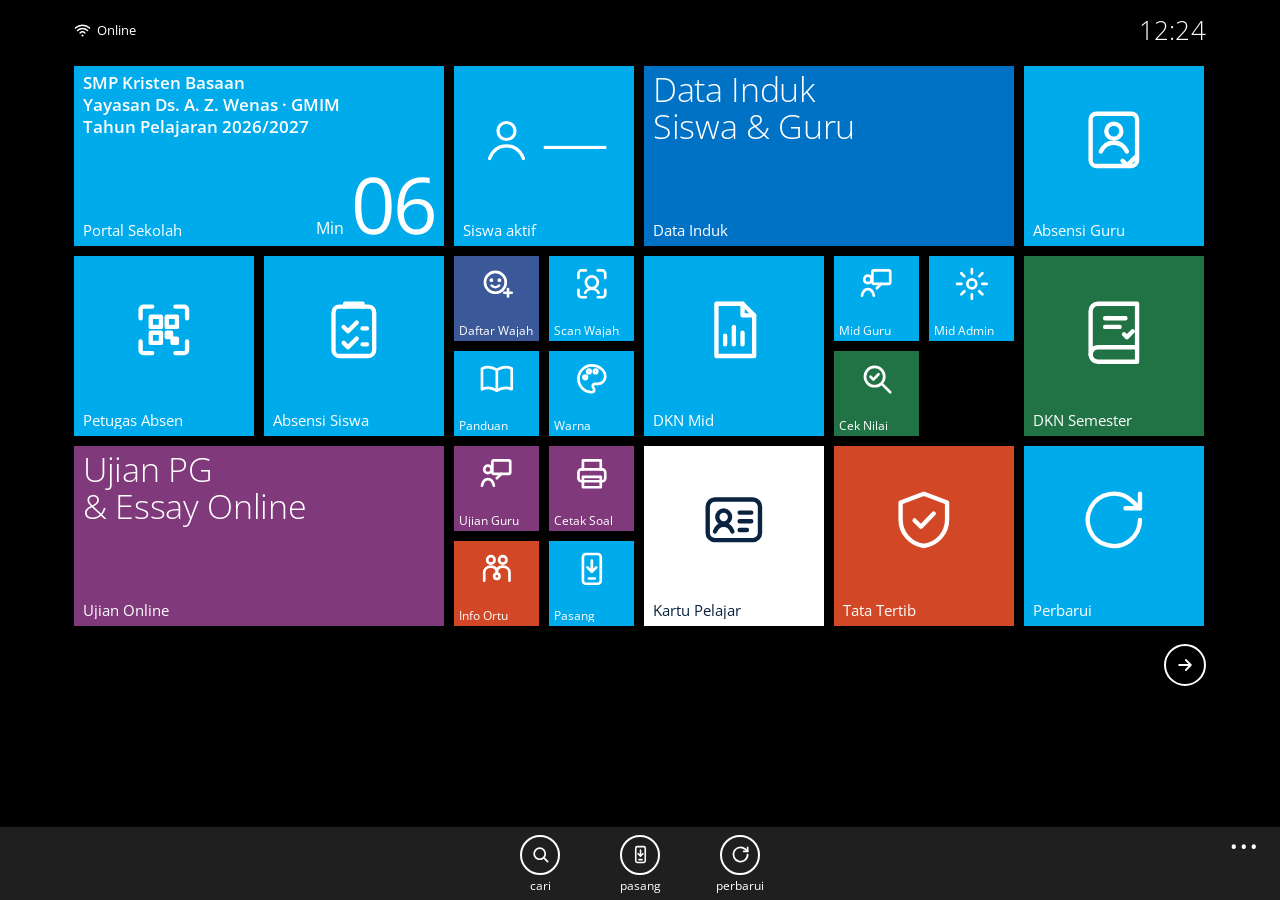
==== index.html @ 6b730ac7 "Add files via upload" ====
<!DOCTYPE html>
<html lang="id">
<head>
<meta charset="UTF-8">
<meta name="viewport" content="width=device-width, initial-scale=1, viewport-fit=cover">
<meta name="theme-color" content="#000000">
<meta name="description" content="Portal aplikasi sekolah SMP Kristen Basaan">
<meta http-equiv="Cache-Control" content="no-cache">
<meta name="apple-mobile-web-app-capable" content="yes">
<meta name="mobile-web-app-capable" content="yes">
<meta name="apple-mobile-web-app-status-bar-style" content="black">
<meta name="apple-mobile-web-app-title" content="Krisba">
<title>Portal SMP Kristen Basaan</title>
<link rel="manifest" href="manifest.webmanifest">
<link rel="icon" href="assets-landing/ikon-192.png">
<link rel="apple-touch-icon" href="assets-landing/ikon-180.png">
<link rel="preconnect" href="https://fonts.googleapis.com">
<link rel="preconnect" href="https://fonts.gstatic.com" crossorigin>
<link href="https://fonts.googleapis.com/css2?family=Open+Sans:wght@300;400;600&display=swap" rel="stylesheet">
<style>
/* =====================================================================
   Gaya "Windows Phone 8": latar hitam, ubin (tile) datar berwarna aksen,
   live tile yang berbalik, animasi turnstile, app bar bulat di bawah.
   ===================================================================== */
:root{--a:#00abec;--bar:#1f1f1f;--sub:#9a9a9a;--u:52px;--g:7px;--p:9px}
*{box-sizing:border-box}
html,body{margin:0;background:#000;color:#fff}
body{font-family:'Segoe WP','Segoe UI','Open Sans',system-ui,-apple-system,Roboto,sans-serif;-webkit-font-smoothing:antialiased;line-height:1.4;overflow-x:hidden}
a{color:inherit;text-decoration:none}
button{font:inherit;color:inherit}
svg{display:block}
.wrap{max-width:1180px;margin:0 auto;padding:0 14px}
@media (min-width:600px){.wrap{padding:0 24px}:root{--g:10px}}

/* ---------- status bar ---------- */
.sb{display:flex;align-items:center;justify-content:space-between;padding-top:calc(env(safe-area-inset-top) + 8px);min-height:52px;font-size:13px}
.sb .on{display:inline-flex;align-items:center;gap:6px;color:#fff}
.sb .on svg{width:17px;height:17px}
.sb .on.off{color:#ff5b5b}
.sb .jam{font-size:26px;font-weight:300;letter-spacing:.01em;font-variant-numeric:tabular-nums}

/* ---------- layar ---------- */
#layar{transform-origin:0 50%;padding-bottom:calc(96px + env(safe-area-inset-bottom))}
body.keluar #layar{animation:keluar .24s ease-in forwards}
@keyframes keluar{from{transform:perspective(1400px)}to{opacity:0;transform:perspective(1400px) rotateY(70deg)}}
#semua{display:none}
body.mode-semua #start{display:none}
body.mode-semua #semua{display:block}

/* ---------- grid ubin ---------- */
#ubin{--cols:6;display:grid;grid-template-columns:repeat(var(--cols),var(--u));grid-auto-rows:var(--u);gap:var(--g);grid-auto-flow:row dense;margin-top:14px;perspective:1600px}
@media (min-width:600px){#ubin{--cols:8}}
@media (min-width:1024px){#ubin{--cols:12}}
#ubin>*{animation:masuk .6s cubic-bezier(.1,.9,.2,1) both;animation-delay:var(--d,0ms);transform-origin:0 50%}
@keyframes masuk{from{opacity:0;transform:rotateY(-80deg) translateX(-14px)}to{opacity:1;transform:none}}
.W{grid-column:span 4;grid-row:span 2}
.M,.kl{grid-column:span 2;grid-row:span 2}
.kl{display:grid;grid-template-columns:1fr 1fr;grid-template-rows:1fr 1fr;gap:var(--g)}

.tile{position:relative;display:block;border:0;padding:0;margin:0;background:none;text-align:left;cursor:pointer;perspective:700px;-webkit-tap-highlight-color:transparent;-webkit-user-select:none;user-select:none}
.tile:focus-visible{outline:3px solid #fff;outline-offset:2px}
.tilt{position:absolute;inset:0;transform-style:preserve-3d;transition:transform .14s ease-out}
.flip{position:absolute;inset:0;transform-style:preserve-3d;transition:transform .85s cubic-bezier(.5,0,.2,1)}
.balik .flip{transform:rotateX(-180deg)}
.face{position:absolute;inset:0;overflow:hidden;background:var(--t,var(--a));color:var(--f,#fff);-webkit-backface-visibility:hidden;backface-visibility:hidden}
.face.back{transform:rotateX(180deg)}

.lbl{position:absolute;left:var(--p);right:var(--p);bottom:calc(var(--p)*.75);font-size:clamp(11.5px,calc(var(--u)*.24),15px);line-height:1.2;white-space:nowrap;overflow:hidden;text-overflow:ellipsis}
.ico{position:absolute;inset:0 0 calc(var(--u)*.38) 0;display:flex;align-items:center;justify-content:center;gap:calc(var(--u)*.1)}
.ico svg{width:calc(var(--u)*.82);height:calc(var(--u)*.82)}
.ico.n svg{width:calc(var(--u)*.6);height:calc(var(--u)*.6)}
.ico b{font-weight:300;font-size:calc(var(--u)*.8);line-height:1;letter-spacing:-.03em;font-variant-numeric:tabular-nums}
.ico b.pjg{font-size:calc(var(--u)*.4)}
.S .ico{bottom:calc(var(--u)*.34)}
.S .ico svg{width:calc(var(--u)*.42);height:calc(var(--u)*.42)}
.S .lbl{white-space:normal;font-size:clamp(9px,calc(var(--u)*.17),11.5px);line-height:1.08;left:5px;right:3px;bottom:4px;max-height:2.2em}
.ket{position:absolute;left:var(--p);right:var(--p);top:calc(var(--p)*.8);font-size:clamp(11.5px,calc(var(--u)*.235),15px);line-height:1.3;display:-webkit-box;-webkit-box-orient:vertical;-webkit-line-clamp:4;overflow:hidden}
.W .ket{-webkit-line-clamp:3;font-size:clamp(13px,calc(var(--u)*.28),19px);font-weight:300}
.judul{position:absolute;left:var(--p);right:var(--p);top:calc(var(--p)*.55);font-size:clamp(17px,calc(var(--u)*.44),34px);font-weight:300;line-height:1.1;letter-spacing:-.01em}
.lencana{position:absolute;right:var(--p);top:calc(var(--p)*.7);font-size:11px;font-weight:600;background:#fff;color:#000;padding:1px 6px;display:none}
.ada-baru .lencana{display:block}

/* ubin sekolah (gaya Calendar) */
.sek .teks{position:absolute;left:var(--p);right:var(--p);top:calc(var(--p)*.7);font-size:clamp(11.5px,calc(var(--u)*.25),17px);font-weight:600;line-height:1.28}
.sek .teks span{display:block;white-space:nowrap;overflow:hidden;text-overflow:ellipsis}
.sek .lbl{right:45%}
.tgl{position:absolute;right:var(--p);bottom:calc(var(--p)*.3);display:flex;align-items:baseline;gap:7px}
.tgl span{font-size:clamp(11.5px,calc(var(--u)*.26),16px)}
.tgl b{font-size:calc(var(--u)*.92);font-weight:400;line-height:1;letter-spacing:-.04em}
.logos{position:absolute;inset:0 0 calc(var(--u)*.4) 0;display:flex;align-items:center;justify-content:center;gap:calc(var(--u)*.35)}
.logos i{width:calc(var(--u)*1.15);height:calc(var(--u)*1.15);border-radius:50%;background:#fff;display:grid;place-items:center}
.logos img{width:80%;height:80%;object-fit:contain}

.ke-semua{display:flex;justify-content:flex-end;margin-top:18px}
.bulat{width:42px;height:42px;border:2px solid #fff;border-radius:50%;background:none;display:grid;place-items:center;cursor:pointer;flex:none;padding:0}
.bulat svg{width:20px;height:20px}
.bulat:active{background:#fff;color:#000}

/* ---------- daftar semua aplikasi (gaya app list / pivot) ---------- */
.pv-app{font-size:13px;font-weight:600;letter-spacing:.08em;text-transform:uppercase;margin-top:6px}
.pv-judul{font-size:clamp(42px,12vw,64px);font-weight:300;line-height:1.1;margin:0 0 14px;letter-spacing:-.02em}
.kotak-cari{display:flex;gap:12px;align-items:center;margin-bottom:6px}
.kotak-cari input{flex:1;min-width:0;font:inherit;font-size:17px;color:#000;background:#d6d6d6;border:2px solid #d6d6d6;border-radius:0;padding:7px 10px;outline:none;-webkit-appearance:none;appearance:none}
.kotak-cari input:focus{background:#fff;border-color:var(--a)}
.isi-daftar{columns:1}
@media (min-width:900px){.isi-daftar{columns:2;column-gap:48px}}
.grp{break-inside:avoid;padding-bottom:4px;animation:masuk .5s cubic-bezier(.1,.9,.2,1) both;animation-delay:var(--d,0ms);transform-origin:0 50%}
.huruf{width:50px;height:50px;background:var(--a);font-size:30px;font-weight:300;line-height:1;display:flex;align-items:flex-end;padding:0 0 4px 6px;margin:18px 0 8px;text-transform:lowercase}
.item{display:flex;align-items:center;gap:14px;padding:6px 0;-webkit-tap-highlight-color:transparent}
.item:active{opacity:.6}
.item i{width:50px;height:50px;flex:none;background:var(--t,var(--a));color:var(--f,#fff);display:grid;place-items:center}
.item i svg{width:28px;height:28px}
.item b{display:block;font-size:20px;font-weight:300;line-height:1.2}
.item small{display:block;color:var(--sub);font-size:13px}
.kosong{display:none;color:var(--sub);font-size:17px;font-weight:300;padding:24px 0}

/* ---------- app bar ---------- */
.ab{position:fixed;left:0;right:0;bottom:0;z-index:40;background:var(--bar);padding-bottom:env(safe-area-inset-bottom)}
.ab .baris{position:relative;display:flex;justify-content:center;gap:clamp(18px,7vw,44px);padding:8px 52px 6px}
.ab-btn{display:flex;flex-direction:column;align-items:center;gap:3px;background:none;border:0;padding:0;cursor:pointer;font-size:11.5px;min-width:56px;-webkit-tap-highlight-color:transparent}
.ab-btn i{width:40px;height:40px;border:2px solid #fff;border-radius:50%;display:grid;place-items:center}
.ab-btn svg{width:19px;height:19px}
.ab-btn:active i{background:#fff;color:#000}
.ab-btn.sorot i{background:var(--a);border-color:var(--a)}
.ab-btn.putar svg{animation:putar 1s linear infinite}
.ab-btn:disabled{opacity:.55;cursor:default}
@keyframes putar{to{transform:rotate(360deg)}}
.ab .titik{position:absolute;right:8px;top:2px;background:none;border:0;cursor:pointer;padding:8px 12px;font-size:20px;letter-spacing:2px;line-height:1}
.ab .menu{display:none;padding:2px 0 10px}
.ab.buka .menu{display:block}
.ab .menu button{display:block;width:100%;max-width:1180px;margin:0 auto;text-align:left;background:none;border:0;cursor:pointer;font-size:19px;font-weight:300;padding:9px 24px}
.ab .menu button:active{color:var(--a)}

/* ---------- toast & dialog ---------- */
.toast{position:fixed;left:0;right:0;top:0;z-index:60;background:var(--a);padding:calc(env(safe-area-inset-top) + 10px) 16px 10px;display:flex;gap:10px;align-items:center;font-size:14px;transform:translateY(-105%);transition:transform .32s cubic-bezier(.1,.9,.2,1)}
.toast.tampil{transform:none}
.toast img{width:22px;height:22px}
.toast b{font-weight:600;white-space:nowrap}
.dlg{position:fixed;inset:0;z-index:70;background:rgba(0,0,0,.7);display:none}
.dlg.tampil{display:block}
.dlg .kotak{background:var(--bar);padding:calc(env(safe-area-inset-top) + 22px) 22px 24px;animation:turun .3s cubic-bezier(.1,.9,.2,1)}
.dlg .dalam{max-width:640px;margin:0 auto}
@keyframes turun{from{transform:translateY(-30px);opacity:0}}
.dlg h3{margin:0 0 10px;font-size:24px;font-weight:600;line-height:1.2}
.dlg .isi{font-size:16px;line-height:1.5;color:#e4e4e4}
.dlg .isi ol{padding-left:22px;margin:8px 0}
.dlg .tb{display:flex;gap:12px;margin-top:22px}
.wbtn{flex:1;border:2px solid #fff;background:none;font-size:15px;font-weight:600;padding:9px 12px;cursor:pointer}
.wbtn:active{background:var(--a);border-color:var(--a)}
.sw{display:grid;grid-template-columns:repeat(5,1fr);gap:8px;margin-top:12px}
.sw button{aspect-ratio:1;border:0;cursor:pointer;padding:0}
.sw button.aktif{outline:3px solid #fff;outline-offset:-3px}

@media (prefers-reduced-motion:reduce){*{animation:none!important;transition:none!important}}
</style>
</head>
<body>

<div id="layar">
  <div class="wrap">
    <div class="sb">
      <span class="on" id="online"><svg viewBox="0 0 24 24" fill="none" stroke="currentColor" stroke-width="2" stroke-linecap="round"><path d="M2 8.5a15 15 0 0 1 20 0M5 12a10 10 0 0 1 14 0M8.5 15.5a5 5 0 0 1 7 0"/><path d="M12 19h.01" stroke-width="3"/></svg><span>Online</span></span>
      <span class="jam" id="jam" title="Waktu Indonesia Tengah">--:--</span>
    </div>

    <section id="start" aria-label="Layar utama">
      <h1 style="position:absolute;width:1px;height:1px;overflow:hidden;clip:rect(0 0 0 0)">Portal SMP Kristen Basaan</h1>
      <div id="ubin"></div>
      <div class="ke-semua"><button class="bulat" type="button" data-aksi="semua" aria-label="Semua aplikasi" title="Semua aplikasi"><svg viewBox="0 0 24 24" fill="none" stroke="currentColor" stroke-width="2.2" stroke-linecap="round" stroke-linejoin="round"><path d="M5 12h14M13 6l6 6-6 6"/></svg></button></div>
    </section>

    <section id="semua" aria-label="Semua aplikasi">
      <div class="pv-app">SMP Kristen Basaan</div>
      <h2 class="pv-judul">aplikasi</h2>
      <div class="kotak-cari">
        <button class="bulat" type="button" data-aksi="kembali" aria-label="Kembali" title="Kembali"><svg viewBox="0 0 24 24" fill="none" stroke="currentColor" stroke-width="2.2" stroke-linecap="round" stroke-linejoin="round"><path d="M19 12H5M11 6l-6 6 6 6"/></svg></button>
        <input id="cari" type="search" placeholder="cari aplikasi" aria-label="Cari aplikasi" autocomplete="off">
      </div>
      <div class="isi-daftar" id="isiDaftar"></div>
      <div class="kosong" id="kosong">Aplikasi tidak ditemukan.</div>
    </section>
  </div>
</div>

<nav class="ab" id="ab" aria-label="Menu portal">
  <div class="baris">
    <button class="ab-btn" type="button" data-aksi="cari"><i><svg viewBox="0 0 24 24" fill="none" stroke="currentColor" stroke-width="2.2" stroke-linecap="round"><circle cx="11" cy="11" r="7"/><path d="M21 21l-4.3-4.3"/></svg></i><span>cari</span></button>
    <button class="ab-btn" type="button" data-aksi="pasang" id="abPasang"><i><svg viewBox="0 0 24 24" fill="none" stroke="currentColor" stroke-width="2" stroke-linecap="round" stroke-linejoin="round"><rect x="6" y="2" width="12" height="20" rx="2"/><path d="M12 6.5v7.5M9 11l3 3 3-3M10 18.5h4"/></svg></i><span data-lbl="pasang">pasang</span></button>
    <button class="ab-btn" type="button" data-aksi="perbarui" id="abPerbarui"><i><svg viewBox="0 0 24 24" fill="none" stroke="currentColor" stroke-width="2.2" stroke-linecap="round" stroke-linejoin="round"><path d="M21 12a9 9 0 1 1-3-6.7L21 8"/><path d="M21 3v5h-5"/></svg></i><span>perbarui</span></button>
    <button class="titik" type="button" data-aksi="menu" aria-label="Menu lainnya" aria-expanded="false">•••</button>
  </div>
  <div class="menu">
    <button type="button" data-aksi="aksen">warna aksen</button>
    <button type="button" data-aksi="panduan">panduan (PDF)</button>
    <button type="button" data-aksi="tentang">tentang portal</button>
  </div>
</nav>

<div class="toast" id="toast" role="status" aria-live="polite"><img src="assets-landing/ikon-192.png" alt=""><span id="toastTxt"></span></div>
<div class="dlg" id="dlg" role="dialog" aria-modal="true" aria-labelledby="dlgJudul"><div class="kotak"><div class="dalam"><h3 id="dlgJudul"></h3><div class="isi" id="dlgIsi"></div><div class="tb" id="dlgTb"></div></div></div></div>

<script>
(function () {
'use strict';

/* =====================================================================
   PENGATURAN PORTAL

   PEMBARUAN OTOMATIS — tidak perlu mengubah nomor versi apa pun:
   - Halaman ini memeriksa dirinya sendiri di server setiap 5 menit, saat
     dibuka kembali, dan saat internet tersambung. Begitu isi index.html di
     server berubah, semua HP otomatis memuat versi baru.
   - versi.json dipakai sebagai "tombol paksa": ubah isinya (mis. tanggal baru)
     bila ingin semua HP juga memperbarui SELURUH aplikasi (service worker
     aplikasi 0–10) sekaligus. Nilai versi.json juga yang tampil sebagai versi portal.

   - DATA_INDUK_URL: URL Web App Data Induk (untuk angka statistik). Boleh dikosongkan.
   - Alamat aplikasi bersifat relatif terhadap folder ini. Jika suatu aplikasi
     di-hosting di alamat lain, ganti "url"-nya dengan alamat lengkap (https://...).
   ===================================================================== */
const DATA_INDUK_URL = 'https://script.google.com/macros/s/AKfycbw5OyCdVKuZvcABAaWWwzDQKWeN-kHJ4f0nIugc8HxNvtVBzZh9BpjzLQHwcuIa_aFY/exec';
const INTERVAL_CEK = 5 * 60 * 1000;

const IKON = {
  induk: '<path d="M4 6c0-1.7 3.6-3 8-3s8 1.3 8 3-3.6 3-8 3-8-1.3-8-3z"/><path d="M4 6v6c0 1.7 3.6 3 8 3s8-1.3 8-3V6"/><path d="M4 12v6c0 1.7 3.6 3 8 3 1 0 2-.1 2.9-.2"/><circle cx="18.5" cy="18.5" r="2.5"/><path d="M18.5 14.8v1.2M18.5 21v1.2M22.2 18.5H21M16 18.5h-1.2"/>',
  absenGuru: '<rect x="4" y="3" width="16" height="18" rx="2"/><circle cx="12" cy="9" r="2.6"/><path d="M7.5 16c.9-1.9 2.6-3 4.5-3s3.6 1.1 4.5 3"/><path d="M15 19.2l1.6 1.6 3.4-3.4"/>',
  petugas: '<path d="M4 8V5a1 1 0 0 1 1-1h3M16 4h3a1 1 0 0 1 1 1v3M20 16v3a1 1 0 0 1-1 1h-3M8 20H5a1 1 0 0 1-1-1v-3"/><rect x="7.5" y="7.5" width="3.5" height="3.5"/><rect x="13" y="7.5" width="3.5" height="3.5"/><rect x="7.5" y="13" width="3.5" height="3.5"/><path d="M13 13h1.5v1.5H13zM15 15h1.5v1.5H15z"/>',
  absenSiswa: '<rect x="5" y="4" width="14" height="17" rx="2"/><path d="M9 4V3h6v1"/><path d="M8.5 11l1.5 1.5 3-3M8.5 16.5l1.5 1.5 3-3"/><path d="M15 11.5h1.5M15 17h1.5"/>',
  kartu: '<rect x="3" y="5" width="18" height="14" rx="2.5"/><circle cx="8.5" cy="11" r="2.2"/><path d="M5.5 16c.6-1.5 1.7-2.3 3-2.3s2.4.8 3 2.3"/><path d="M14 9.5h4M14 12.5h4M14 15.5h2.5"/>',
  daftarWajah: '<circle cx="11" cy="11" r="7"/><path d="M8.3 9.5h.01M13.7 9.5h.01" stroke-width="2.6"/><path d="M8.5 13.2c1.4 1.3 3.6 1.3 5 0"/><path d="M19.5 15.5v5M17 18h5"/>',
  dknMid: '<path d="M6 3h9l4 4v14H6z"/><path d="M15 3v4h4"/><path d="M9 17v-3M12 17v-6M15 17v-4"/>',
  dknSem: '<path d="M4 5.5A2.5 2.5 0 0 1 6.5 3H20v15H6.5A2.5 2.5 0 0 0 4 20.5z"/><path d="M4 20.5A2.5 2.5 0 0 0 6.5 23H20v-5"/><path d="M9 8h7M9 11h5"/><path d="M15.5 13.5l1 1 2-2"/>',
  ujian: '<path d="M14 3H6a2 2 0 0 0-2 2v14a2 2 0 0 0 2 2h12a2 2 0 0 0 2-2V9z"/><path d="M14 3v6h6"/><path d="M8 13h3M8 17h6"/><path d="M15.2 13.8l1.3 1.3 2.6-2.6"/>',
  scanWajah: '<path d="M3 8V5a2 2 0 0 1 2-2h3M16 3h3a2 2 0 0 1 2 2v3M21 16v3a2 2 0 0 1-2 2h-3M8 21H5a2 2 0 0 1-2-2v-3"/><circle cx="12" cy="11" r="4"/><path d="M7.5 18c1-1.8 2.6-2.7 4.5-2.7s3.5.9 4.5 2.7"/>',
  tatib: '<path d="M12 3l8 3v6c0 4.6-3.4 8.3-8 9-4.6-.7-8-4.4-8-9V6z"/><path d="M8.8 12.2l2.2 2.2 4.4-4.6"/>',
  siswa: '<circle cx="12" cy="8" r="4"/><path d="M4 21c1.5-4 4.5-6 8-6s6.5 2 8 6"/>',
  lp: '<circle cx="9" cy="8" r="3"/><circle cx="17" cy="9" r="2.5"/><path d="M3 20c.8-3.3 3.2-5 6-5s5.2 1.7 6 5M14.5 15.3c2.8-.6 5.6.9 6.5 4.7"/>',
  guru: '<path d="M2 9l10-5 10 5-10 5z"/><path d="M6 11v5c3 2.5 9 2.5 12 0v-5"/>',
  kelas: '<rect x="3" y="4" width="18" height="13" rx="2"/><path d="M8 21h8M12 17v4"/>',
  pengajar: '<rect x="9" y="3" width="12" height="9" rx="1"/><circle cx="6" cy="9" r="2.5"/><path d="M2 20c.5-3 2-4.5 4-4.5s3.5 1.5 4 4.5"/><path d="M12 15l3-3"/>',
  admin: '<circle cx="12" cy="12" r="3"/><path d="M12 2v3M12 19v3M2 12h3M19 12h3M4.9 4.9L7 7M17 17l2.1 2.1M4.9 19.1L7 17M17 7l2.1-2.1"/>',
  cek: '<circle cx="10.5" cy="10.5" r="6.5"/><path d="M21 21l-5.6-5.6"/><path d="M7.8 10.6l1.9 1.9 3.4-3.6"/>',
  cetak: '<path d="M6 9V3h12v6"/><rect x="3" y="9" width="18" height="8" rx="2"/><path d="M6 14h12v7H6z"/>',
  ortu: '<circle cx="8" cy="6" r="2.5"/><circle cx="16" cy="6" r="2.5"/><path d="M3.5 20v-5.5C3.5 12 5.5 10.5 8 10.5s4 1.5 4 4"/><path d="M12 14.5c0-2.5 1.5-4 4-4s4.5 1.5 4.5 4V20"/><circle cx="12" cy="17" r="1.8"/>',
  panduan: '<path d="M2 5c3-1.3 6.5-1.3 10 1 3.5-2.3 7-2.3 10-1v14c-3-1.3-6.5-1.3-10 1-3.5-2.3-7-2.3-10-1z"/><path d="M12 6v14"/>',
  pasang: '<rect x="6" y="2" width="12" height="20" rx="2"/><path d="M12 6.5v7.5M9 11l3 3 3-3M10 18.5h4"/>',
  perbarui: '<path d="M21 12a9 9 0 1 1-3-6.7L21 8"/><path d="M21 3v5h-5"/>',
  aksen: '<path d="M12 3a9 9 0 1 0 0 18c1.1 0 1.6-.8 1.6-1.6 0-.5-.2-.8-.5-1.2-.3-.3-.5-.7-.5-1.2 0-.9.7-1.6 1.6-1.6H16a5 5 0 0 0 5-5c0-4.1-4-7.4-9-7.4z"/><circle cx="7.5" cy="11" r="1.2"/><circle cx="10" cy="7" r="1.2"/><circle cx="14.5" cy="7" r="1.2"/>'
};
const svg = (n, w) => '<svg viewBox="0 0 24 24" fill="none" stroke="currentColor" stroke-width="' + (w || 1.6) + '" stroke-linecap="round" stroke-linejoin="round" aria-hidden="true">' + IKON[n] + '</svg>';

/* Semua aplikasi & tautan. warna/fg = warna ubin khusus (kosong = warna aksen). */
const APP = {
  induk:       { nama: 'Data Induk Siswa & Guru', pendek: 'Data Induk', kat: 'Data Induk', ikon: 'induk', warna: '#0072c6',
                 ket: 'Kelola data siswa & guru lengkap dengan foto. Perubahan otomatis dikirim ke seluruh aplikasi sekolah.',
                 url: '0. Data Induk/index.html', cari: 'master siswa guru foto kelas wali' },
  absenGuru:   { nama: 'Absensi Guru', kat: 'Kehadiran', ikon: 'absenGuru', ket: 'Catat jam datang & pulang guru setiap hari.', url: '1. Absen Guru/AbsenGuru.html' },
  petugas:     { nama: 'Petugas Absen Siswa', pendek: 'Petugas Absen', kat: 'Kehadiran', ikon: 'petugas', ket: 'Petugas memindai kartu QR siswa di gerbang.', url: '2. Petugas Absen Siswa/absen-petugas.html', cari: 'qr scan gerbang' },
  absenSiswa:  { nama: 'Absensi Siswa', kat: 'Kehadiran', ikon: 'absenSiswa', ket: 'Absensi per mata pelajaran, rekap & laporan kehadiran.', url: '3. Absen Siswa/index.html' },
  daftarWajah: { nama: 'Daftar Wajah', kat: 'Kehadiran', ikon: 'daftarWajah', warna: '#3b5998', ket: 'Daftarkan wajah siswa untuk absensi pengenalan wajah.', url: '5. Daftar Wajah/Daftar_Wajah.html' },
  scanWajah:   { nama: 'Scan Wajah', kat: 'Kehadiran', ikon: 'scanWajah', ket: 'Absensi otomatis dengan kamera pengenal wajah.', url: '8. Scan Wajah/ScanWajah.html', cari: 'kamera face' },
  dknMid:      { nama: 'DKN Mid Semester', pendek: 'DKN Mid', kat: 'Penilaian & Rapor', ikon: 'dknMid', ket: 'Input nilai & cetak rapor tengah semester.', url: '5. DKN Mid Semester/index.html', cari: 'nilai rapor uts' },
  midGuru:     { nama: 'DKN Mid Semester — Guru', pendek: 'Mid Guru', kat: 'Penilaian & Rapor', ikon: 'pengajar', url: '5. DKN Mid Semester/guru.html' },
  midAdmin:    { nama: 'DKN Mid Semester — Admin', pendek: 'Mid Admin', kat: 'Penilaian & Rapor', ikon: 'admin', url: '5. DKN Mid Semester/admin.html' },
  dknSem:      { nama: 'DKN Semester (SIPAS)', pendek: 'DKN Semester', kat: 'Penilaian & Rapor', ikon: 'dknSem', warna: '#217346', ket: 'Penilaian akademik, leger & rapor semester.', url: '6. DKN Semester/index.html', cari: 'nilai rapor leger sipas' },
  cekNilai:    { nama: 'Cek Nilai Siswa', pendek: 'Cek Nilai', kat: 'Penilaian & Rapor', ikon: 'cek', warna: '#217346', url: '6. DKN Semester/cek-nilai.html' },
  ujian:       { nama: 'Ujian PG & Essay Online', pendek: 'Ujian Online', kat: 'Penilaian & Rapor', ikon: 'ujian', warna: '#80397b', ket: 'Ujian berbasis HP — pilihan ganda & essay dinilai AI.', url: '7. Ujian PG dan Essay Online/index.html', cari: 'ujian soal pg essay' },
  ujianGuru:   { nama: 'Ujian Online — Guru', pendek: 'Ujian Guru', kat: 'Penilaian & Rapor', ikon: 'pengajar', warna: '#80397b', url: '7. Ujian PG dan Essay Online/guru.html' },
  cetakSoal:   { nama: 'Cetak Soal Ujian', pendek: 'Cetak Soal', kat: 'Penilaian & Rapor', ikon: 'cetak', warna: '#80397b', url: '7. Ujian PG dan Essay Online/Cetak_Soal.html' },
  kartu:       { nama: 'Cetak Kartu Pelajar', pendek: 'Kartu Pelajar', kat: 'Kesiswaan', ikon: 'kartu', warna: '#ffffff', fg: '#0a2340', ket: 'Buat kartu tanda pelajar dengan foto & kode QR NIS.', url: '4. Cetak Kartu/CetakKartu.html' },
  tatib:       { nama: 'Tata Tertib', kat: 'Kesiswaan', ikon: 'tatib', warna: '#d24726', ket: 'Catatan pelanggaran, poin & tindak lanjut kedisiplinan.', url: '9. Tata Tertib/index.html', cari: 'pelanggaran disiplin poin' },
  infoOrtu:    { nama: 'Info Siswa & Orang Tua', pendek: 'Info Ortu', kat: 'Kesiswaan', ikon: 'ortu', warna: '#d24726', url: '9. Tata Tertib/DashboardSiswa.html', cari: 'orang tua wali' },
  panduan:     { nama: 'Panduan Portal (PDF)', pendek: 'Panduan', kat: 'Bantuan', ikon: 'panduan', url: 'Panduan.pdf', tabBaru: true, cari: 'bantuan manual' }
};

const AKSEN = ['#a4c400', '#60a917', '#008a00', '#00aba9', '#00abec', '#0050ef', '#6a00ff', '#aa00ff', '#f472d0', '#d80073',
               '#a20025', '#e51400', '#fa6800', '#f0a30a', '#e3c800', '#825a2c', '#6d8764', '#647687', '#76608a', '#87794e'];

const $ = s => document.querySelector(s);
const $$ = s => [...document.querySelectorAll(s)];
const esc = v => String(v == null ? '' : v).replace(/[&<>"']/g, c => ({ '&': '&amp;', '<': '&lt;', '>': '&gt;', '"': '&quot;', "'": '&#39;' }[c]));
const tautan = u => /^https?:\/\//.test(u) ? u : encodeURI(u);
const simpan = (k, v) => { try { localStorage.setItem(k, v); } catch (e) { /* abaikan */ } };
const ambil = k => { try { return localStorage.getItem(k); } catch (e) { return null; } };

/* ---------------------------------------------------------------- warna aksen */
function pakaiAksen(w) { document.documentElement.style.setProperty('--a', w); }
pakaiAksen(ambil('portal_aksen') || '#00abec');

/* ---------------------------------------------------------------- ubin */
function gayaWarna(a) { return (a.warna ? '--t:' + a.warna + ';' : '') + (a.fg ? '--f:' + a.fg + ';' : ''); }
function ubin(tag, attr, uk, depan, belakang, kelas) {
  return '<' + tag + ' class="tile ' + uk + (belakang ? ' live' : '') + (kelas ? ' ' + kelas : '') + '" ' + attr + '><div class="tilt"><div class="flip">' +
    '<div class="face">' + depan + '</div>' + (belakang ? '<div class="face back">' + belakang + '</div>' : '') + '</div></div></' + tag + '>';
}
function ubinApp(id, uk, judul) {
  const a = APP[id], lbl = '<span class="lbl">' + esc(a.pendek || a.nama) + '</span>';
  const depan = judul ? '<div class="judul">' + esc(judul).replace(/\n/g, '<br>') + '</div>' + lbl
                      : '<div class="ico">' + svg(a.ikon, uk === 'S' ? 1.8 : 1.5) + '</div>' + lbl;
  const belakang = uk !== 'S' && a.ket ? '<div class="ket">' + esc(a.ket) + '</div>' + lbl : '';
  return ubin('a', 'href="' + tautan(a.url) + '"' + (a.tabBaru ? ' target="_blank" rel="noopener"' : '') + ' style="' + gayaWarna(a) + '" aria-label="' + esc(a.nama) + '" title="' + esc(a.nama) + '"', uk, depan, belakang);
}
function ubinAksi(aksi, uk, ikon, label, belakang, id) {
  return ubin('button', 'type="button" data-aksi="' + aksi + '"' + (id ? ' id="' + id + '"' : '') + ' aria-label="' + esc(label) + '" title="' + esc(label) + '"', uk,
    '<div class="ico">' + svg(ikon, uk === 'S' ? 1.8 : 1.5) + '</div><span class="lbl" data-lbl="' + aksi + '">' + esc(label) + '</span><span class="lencana">baru</span>', belakang);
}
const kluster = isi => '<div class="kl">' + isi.join('') + '</div>';

function gambarUbin() {
  const sekolah = ubin('div', 'role="img" aria-label="SMP Kristen Basaan" id="tSekolah"', 'W',
    '<div class="teks"><span>SMP Kristen Basaan</span><span>Yayasan Ds. A. Z. Wenas · GMIM</span><span id="tp">Tahun Pelajaran 2026/2027</span></div>' +
    '<span class="lbl">Portal Sekolah</span><span class="tgl"><span id="hari">—</span><b id="tglN">--</b></span>',
    '<div class="logos"><i><img src="assets-landing/logo-yayasan.png" alt="Logo GMIM"></i><i><img src="assets-landing/logo-tutwuri.png" alt="Logo Tut Wuri Handayani"></i></div>' +
    '<span class="lbl">Desa Basaan Satu · Ratatotok · Minahasa Tenggara</span>', 'sek');
  const stat = ubin('a', 'href="' + tautan(APP.induk.url) + '" id="tStat" aria-label="Statistik sekolah"', 'M', '', ' ', 'stat');
  $('#ubin').innerHTML = [
    sekolah, stat,
    ubinApp('induk', 'W', 'Data Induk\nSiswa & Guru'), ubinApp('absenGuru', 'M'),
    ubinApp('petugas', 'M'), ubinApp('absenSiswa', 'M'),
    kluster([ubinApp('daftarWajah', 'S'), ubinApp('scanWajah', 'S'), ubinApp('panduan', 'S'), ubinAksi('aksen', 'S', 'aksen', 'Warna')]),
    ubinApp('dknMid', 'M'), kluster([ubinApp('midGuru', 'S'), ubinApp('midAdmin', 'S'), ubinApp('cekNilai', 'S')]), ubinApp('dknSem', 'M'),
    ubinApp('ujian', 'W', 'Ujian PG\n& Essay Online'), kluster([ubinApp('ujianGuru', 'S'), ubinApp('cetakSoal', 'S'), ubinApp('infoOrtu', 'S'), ubinAksi('pasang', 'S', 'pasang', 'Pasang')]),
    ubinApp('kartu', 'M'), ubinApp('tatib', 'M'),
    ubinAksi('perbarui', 'M', 'perbarui', 'Perbarui', '<div class="ket" id="stPerbarui">Memeriksa pembaruan…</div><span class="lbl">Perbarui</span>', 'tPerbarui')
  ].join('');
  $$('#ubin > *').forEach((el, i) => el.style.setProperty('--d', Math.min(i * 45, 700) + 'ms'));
}

/* ukuran satu petak = lebar grid dibagi jumlah kolom */
function ukur() {
  const el = $('#ubin'); if (!el.offsetParent) return;
  const cs = getComputedStyle(el), kol = parseInt(cs.getPropertyValue('--cols'), 10) || 6, g = parseFloat(cs.columnGap) || 8;
  el.style.setProperty('--u', Math.max(36, Math.floor((el.clientWidth - (kol - 1) * g) / kol)) + 'px');
}

/* ---------------------------------------------------------------- live tile */
const STAT = [
  { ikon: 'siswa', n: '—', l: 'Siswa aktif' }, { ikon: 'lp', n: '—', l: 'Laki-laki / Perempuan' },
  { ikon: 'guru', n: '—', l: 'Guru aktif' }, { ikon: 'kelas', n: '—', l: 'Rombongan belajar' }
];
let iStat = 0;
function isiStat(face, s) { face.innerHTML = '<div class="ico n">' + svg(s.ikon, 1.5) + '<b' + (String(s.n).length > 4 ? ' class="pjg"' : '') + '>' + esc(s.n) + '</b></div><span class="lbl">' + esc(s.l) + '</span>'; }
function wajahStat(tampak) { const t = $('#tStat'), f = t.querySelectorAll('.face'), b = t.classList.contains('balik'); return f[(b ? 1 : 0) ^ (tampak ? 0 : 1)]; }
function putarStat() {
  iStat = (iStat + 1) % STAT.length;
  isiStat(wajahStat(false), STAT[iStat]);
  $('#tStat').classList.toggle('balik');
}
function putarAcak() {
  if (document.hidden) return;
  const calon = $$('#ubin .tile.live:not(.stat):not(.balik)');
  const el = calon[Math.floor(Math.random() * calon.length)];
  if (!el) return;
  el.classList.add('balik');
  setTimeout(() => el.classList.remove('balik'), 4500 + Math.random() * 3000);
}

/* efek miring saat ubin ditekan */
let miring = null;
document.addEventListener('pointerdown', e => {
  const t = e.target.closest('.tile'); if (!t) return;
  const r = t.getBoundingClientRect(), x = (e.clientX - r.left) / r.width - .5, y = (e.clientY - r.top) / r.height - .5;
  miring = t.querySelector('.tilt');
  miring.style.transform = 'rotateX(' + (-y * 16).toFixed(1) + 'deg) rotateY(' + (x * 16).toFixed(1) + 'deg) scale(.96)';
});
const lepasMiring = () => { if (miring) { miring.style.transform = ''; miring = null; } };
['pointerup', 'pointercancel', 'dragstart'].forEach(ev => document.addEventListener(ev, lepasMiring));
window.addEventListener('scroll', lepasMiring, { passive: true });

/* animasi keluar (turnstile) saat membuka aplikasi */
const kurangGerak = matchMedia('(prefers-reduced-motion: reduce)').matches;
document.addEventListener('click', e => {
  const a = e.target.closest('a.tile, a.item');
  if (!a || a.target === '_blank' || e.defaultPrevented || e.ctrlKey || e.metaKey || e.shiftKey || e.altKey || e.button || kurangGerak) return;
  e.preventDefault();
  document.body.classList.add('keluar');
  setTimeout(() => { location.href = a.href; }, 230);
});
window.addEventListener('pageshow', () => document.body.classList.remove('keluar'));

/* ---------------------------------------------------------------- daftar semua aplikasi */
function gambarDaftar() {
  const urut = Object.keys(APP).map(k => APP[k]).sort((a, b) => a.nama.localeCompare(b.nama, 'id'));
  const grup = {};
  urut.forEach(a => { const h = a.nama[0].toLowerCase(); (grup[h] = grup[h] || []).push(a); });
  $('#isiDaftar').innerHTML = Object.keys(grup).map((h, i) => '<div class="grp" style="--d:' + Math.min(i * 40, 500) + 'ms"><div class="huruf">' + esc(h) + '</div>' +
    grup[h].map(a => '<a class="item" href="' + tautan(a.url) + '"' + (a.tabBaru ? ' target="_blank" rel="noopener"' : '') +
      ' data-cari="' + esc((a.nama + ' ' + (a.pendek || '') + ' ' + a.kat + ' ' + (a.ket || '') + ' ' + (a.cari || '')).toLowerCase()) + '">' +
      '<i style="' + gayaWarna(a) + '">' + svg(a.ikon, 1.6) + '</i><span><b>' + esc(a.nama) + '</b><small>' + esc(a.kat) + '</small></span></a>').join('') + '</div>').join('');
}
function saring(q) {
  q = q.trim().toLowerCase();
  let ada = 0;
  $$('.item').forEach(el => { const ok = !q || el.dataset.cari.includes(q); el.style.display = ok ? '' : 'none'; if (ok) ada++; });
  $$('.grp').forEach(g => { g.style.display = [...g.querySelectorAll('.item')].some(x => x.style.display !== 'none') ? '' : 'none'; });
  $('#kosong').style.display = ada ? 'none' : 'block';
}
function rute() {
  const semua = location.hash === '#aplikasi';
  document.body.classList.toggle('mode-semua', semua);
  if (semua) { $$('.grp').forEach(g => { g.style.animation = 'none'; void g.offsetWidth; g.style.animation = ''; }); }
  else { ukur(); }
  window.scrollTo(0, 0);
}
function bukaSemua(fokus) {
  if (location.hash !== '#aplikasi') { history.pushState({ semua: 1 }, '', '#aplikasi'); rute(); }
  if (fokus) setTimeout(() => $('#cari').focus(), 60);
}
function kembali() {
  if (history.state && history.state.semua) history.back();
  else { history.replaceState(null, '', location.pathname + location.search); rute(); }
}
window.addEventListener('popstate', rute);

/* geser kiri = semua aplikasi, geser kanan = kembali */
let gx = null, gy = 0, gt = 0;
document.addEventListener('touchstart', e => { if (e.touches.length !== 1) { gx = null; return; } gx = e.touches[0].clientX; gy = e.touches[0].clientY; gt = Date.now(); }, { passive: true });
document.addEventListener('touchend', e => {
  if (gx == null || $('#dlg').classList.contains('tampil')) return;
  const t = e.changedTouches[0], dx = t.clientX - gx, dy = t.clientY - gy; gx = null;
  if (Date.now() - gt > 700 || Math.abs(dx) < 70 || Math.abs(dy) > Math.abs(dx) * .6) return;
  const semua = document.body.classList.contains('mode-semua');
  if (dx < 0 && !semua) bukaSemua(false); else if (dx > 0 && semua) kembali();
}, { passive: true });

/* ---------------------------------------------------------------- toast & dialog */
function toast(judul, teks, ms) {
  $('#toastTxt').innerHTML = '<b>' + esc(judul) + '</b> ' + esc(teks || '');
  $('#toast').classList.add('tampil');
  clearTimeout(toast.t);
  toast.t = setTimeout(() => $('#toast').classList.remove('tampil'), ms || 3500);
}
function dialog(judul, isiHtml, tombol) {
  $('#dlgJudul').textContent = judul;
  $('#dlgIsi').innerHTML = isiHtml;
  const tb = $('#dlgTb'); tb.innerHTML = '';
  (tombol || [{ t: 'ok' }]).forEach(b => {
    const el = document.createElement('button'); el.type = 'button'; el.className = 'wbtn'; el.textContent = b.t;
    el.onclick = () => { tutupDialog(); if (b.f) b.f(); };
    tb.appendChild(el);
  });
  $('#dlg').classList.add('tampil');
  setTimeout(() => { const f = tb.querySelector('button'); if (f) f.focus(); }, 30);
}
function tutupDialog() { $('#dlg').classList.remove('tampil'); }
$('#dlg').addEventListener('click', e => { if (e.target.id === 'dlg') tutupDialog(); });

function pilihAksen() {
  const kini = (ambil('portal_aksen') || '#00abec').toLowerCase();
  dialog('warna aksen', 'Pilih warna ubin portal di perangkat ini.<div class="sw">' +
    AKSEN.map(w => '<button type="button" style="background:' + w + '" data-w="' + w + '" aria-label="Warna ' + w + '"' + (w === kini ? ' class="aktif"' : '') + '></button>').join('') + '</div>',
    [{ t: 'selesai' }]);
  $$('.sw button').forEach(b => b.addEventListener('click', () => {
    pakaiAksen(b.dataset.w); simpan('portal_aksen', b.dataset.w);
    $$('.sw button').forEach(x => x.classList.toggle('aktif', x === b));
  }));
}

/* ---------------------------------------------------------------- jam & status */
const HARI = ['Minggu', 'Senin', 'Selasa', 'Rabu', 'Kamis', 'Jumat', 'Sabtu'];
const BULAN = ['Januari', 'Februari', 'Maret', 'April', 'Mei', 'Juni', 'Juli', 'Agustus', 'September', 'Oktober', 'November', 'Desember'];
function waktuWita() { const d = new Date(); return new Date(d.getTime() + d.getTimezoneOffset() * 60000 + 8 * 3600000); }
function tikJam() {
  const w = waktuWita();
  $('#jam').textContent = w.getHours() + ':' + String(w.getMinutes()).padStart(2, '0');
  $('#hari').textContent = HARI[w.getDay()].slice(0, 3);
  $('#tglN').textContent = String(w.getDate()).padStart(2, '0');
  $('#tSekolah').title = HARI[w.getDay()] + ', ' + w.getDate() + ' ' + BULAN[w.getMonth()] + ' ' + w.getFullYear();
}
function statusOnline() {
  const on = navigator.onLine;
  $('#online').classList.toggle('off', !on);
  $('#online span').textContent = on ? 'Online' : 'Offline';
}

/* ---------------------------------------------------------------- statistik dari Data Induk */
function tampilStat(d) {
  if (!d) return;
  const n = v => v == null || v === '' ? '—' : v;
  STAT[0].n = n(d.siswaAktif); STAT[1].n = n(d.siswaL) + '/' + n(d.siswaP); STAT[2].n = n(d.guruAktif); STAT[3].n = n(d.jumlahKelas);
  isiStat(wajahStat(true), STAT[iStat]);
  if (d.tahunPelajaran) $('#tp').textContent = 'TP ' + d.tahunPelajaran + (d.semester ? ' · Semester ' + d.semester : '');
}
async function muatStat() {
  try { tampilStat(JSON.parse(ambil('portal_stat') || 'null')); } catch (e) { /* abaikan */ }
  if (!DATA_INDUK_URL || DATA_INDUK_URL.indexOf('PASTE_') === 0 || !navigator.onLine) return;
  try {
    const r = await fetch(DATA_INDUK_URL + '?action=ringkasan&t=' + Date.now(), { cache: 'no-store' });
    const d = await r.json();
    if (d && d.ok) { tampilStat(d); simpan('portal_stat', JSON.stringify(d)); }
  } catch (e) { /* tetap tampilkan angka terakhir */ }
}

/* ---------------------------------------------------------------- pasang (install) */
let tundaPasang = null;
const diIOS = /iphone|ipad|ipod/i.test(navigator.userAgent) || (navigator.platform === 'MacIntel' && navigator.maxTouchPoints > 1);
const terpasang = () => matchMedia('(display-mode: standalone)').matches || matchMedia('(display-mode: fullscreen)').matches || navigator.standalone === true;
function uiPasang() {
  const sudah = terpasang();
  $$('[data-lbl="pasang"]').forEach(el => { el.textContent = sudah ? (el.closest('.ab') ? 'terpasang' : 'Terpasang') : (el.closest('.ab') ? 'pasang' : 'Pasang'); });
  $('#abPasang').classList.toggle('sorot', !!tundaPasang && !sudah);
}
window.addEventListener('beforeinstallprompt', e => { e.preventDefault(); tundaPasang = e; uiPasang(); });
window.addEventListener('appinstalled', () => { tundaPasang = null; uiPasang(); toast('Terpasang', 'Portal sudah ada di layar utama HP.'); });
async function pasang() {
  if (terpasang()) { toast('Sudah terpasang', 'Portal sedang berjalan sebagai aplikasi.'); return; }
  if (tundaPasang) {
    const e = tundaPasang; tundaPasang = null;
    e.prompt();
    try { const p = await e.userChoice; if (p.outcome !== 'accepted') toast('Dibatalkan', 'Portal belum dipasang.'); } catch (x) { /* abaikan */ }
    uiPasang();
    return;
  }
  if (location.protocol === 'file:') {
    dialog('pasang portal', 'Portal sedang dibuka dari file lokal. Buka portal lewat alamat web (https://…) agar bisa dipasang di HP.');
  } else if (diIOS) {
    dialog('pasang di iPhone / iPad', '<ol><li>Buka halaman ini di <b>Safari</b>.</li><li>Ketuk tombol <b>Bagikan</b> (kotak dengan panah ke atas).</li><li>Pilih <b>Tambahkan ke Layar Utama</b>, lalu ketuk <b>Tambah</b>.</li></ol>');
  } else {
    dialog('pasang portal', '<ol><li>Buka menu browser <b>⋮</b> (pojok kanan atas).</li><li>Pilih <b>Instal aplikasi</b> atau <b>Tambahkan ke layar utama</b>.</li><li>Ketuk <b>Instal</b>.</li></ol>Disarankan memakai Google Chrome atau Microsoft Edge.');
  }
}

/* ---------------------------------------------------------------- pembaruan otomatis & manual */
let sedangMuatUlang = false, dasarHalaman = null, adaBaru = false, teksStatus = '';
const versiTampil = () => ambil('portal_versi') || '—';
function hashTeks(s) { let h = 0x811c9dc5; for (let i = 0; i < s.length; i++) { h ^= s.charCodeAt(i); h = Math.imul(h, 16777619); } return (h >>> 0).toString(36); }
function statusPerbarui(teks, baru) {
  teksStatus = teks; adaBaru = !!baru;
  const el = $('#stPerbarui'); if (el) el.textContent = 'Portal versi ' + versiTampil() + '. ' + teks;
  $('#tPerbarui').classList.toggle('ada-baru', adaBaru);
  $('#abPerbarui').classList.toggle('sorot', adaBaru);
}
async function hashServer() {
  const r = await fetch(location.pathname + '?cek=' + Date.now(), { cache: 'no-store' });
  if (!r.ok) throw new Error('HTTP ' + r.status);
  return hashTeks(await r.text());
}
async function versiServer() {
  const r = await fetch('versi.json?t=' + Date.now(), { cache: 'no-store' });
  if (!r.ok) throw new Error('HTTP ' + r.status);
  return (await r.json()).versi;
}
async function cekVersi(otomatis) {
  if (location.protocol === 'file:') { statusPerbarui('Dibuka dari file lokal.'); return false; }
  if (!navigator.onLine) { statusPerbarui('Offline — memakai versi tersimpan.'); return false; }
  try {
    const [v, h] = await Promise.all([versiServer().catch(() => null), hashServer()]);
    if (!dasarHalaman) dasarHalaman = h;                        // isi halaman yang sedang tampil
    const lama = ambil('portal_versi');
    const paksa = !!(v && lama && v !== lama);                 // versi.json diubah → perbarui semua aplikasi
    if (v && !lama) simpan('portal_versi', v);
    const baru = paksa || h !== dasarHalaman;
    const jam = waktuWita(), j = jam.getHours() + '.' + String(jam.getMinutes()).padStart(2, '0');
    statusPerbarui(baru ? 'Versi baru tersedia.' : 'Sudah terbaru · dicek ' + j + '.', baru);
    if (baru && otomatis && !sedangMuatUlang) {
      const token = (v || '') + '|' + h;
      if (sessionStorage.getItem('portal_coba') !== token) {   // cegah muat ulang berulang bila server belum sinkron
        sessionStorage.setItem('portal_coba', token);
        if (v) simpan('portal_versi', v);
        toast('Pembaruan', 'Memuat versi terbaru portal…');
        setTimeout(muatUlangBersih, 1200);
      }
    }
    return baru;
  } catch (e) { statusPerbarui('Tidak bisa memeriksa pembaruan.'); return false; }
}
async function muatUlangBersih() {
  if (sedangMuatUlang) return;
  sedangMuatUlang = true;
  try {
    // hanya cache milik portal yang dibersihkan — cache aplikasi lain (mis. soal ujian offline) tidak disentuh
    if (window.caches) { const ks = await caches.keys(); await Promise.all(ks.filter(k => k.indexOf('portal-') === 0).map(k => caches.delete(k))); }
    // minta setiap aplikasi memeriksa versi barunya (aplikasi sendiri yang memutuskan kapan memakai versi baru)
    if (navigator.serviceWorker) { const rs = await navigator.serviceWorker.getRegistrations(); await Promise.all(rs.map(r => r.update().catch(() => {}))); }
  } catch (e) { /* abaikan */ }
  location.replace(location.pathname + '?v=' + Date.now() + location.hash);
}
async function perbaruiManual() {
  const b = $('#abPerbarui');
  if (!navigator.onLine) { toast('Offline', 'Sambungkan internet lalu coba lagi.'); return; }
  b.disabled = true; b.classList.add('putar');
  toast('Memperbarui', 'Memeriksa portal & semua aplikasi…', 8000);
  sessionStorage.removeItem('portal_coba');
  try { const v = await versiServer(); if (v) simpan('portal_versi', v); } catch (e) { /* abaikan */ }
  await muatStat();
  await muatUlangBersih();
}
function tentang() {
  dialog('tentang portal',
    'Portal SMP Kristen Basaan<br>Versi <b>' + esc(versiTampil()) + '</b><br>' + esc(teksStatus) +
    '<br><br>Portal memeriksa pembaruan otomatis setiap 5 menit, saat dibuka kembali, dan saat internet tersambung. ' +
    'Ketuk <b>perbarui</b> untuk memuat ulang portal dan meminta semua aplikasi memeriksa versi terbarunya.' +
    (terpasang() ? '<br><br>Status: terpasang sebagai aplikasi.' : ''),
    [{ t: 'perbarui sekarang', f: perbaruiManual }, { t: 'tutup' }]);
}

/* ---------------------------------------------------------------- tombol */
function tutupMenu() { $('#ab').classList.remove('buka'); $('.ab .titik').setAttribute('aria-expanded', 'false'); }
document.addEventListener('click', e => {
  const t = e.target.closest('[data-aksi]');
  if (!t) { if (!e.target.closest('.ab')) tutupMenu(); return; }
  const aksi = t.dataset.aksi;
  if (aksi !== 'menu') tutupMenu();
  if (aksi === 'menu') { const b = $('#ab').classList.toggle('buka'); t.setAttribute('aria-expanded', String(b)); }
  else if (aksi === 'semua') bukaSemua(false);
  else if (aksi === 'cari') bukaSemua(true);
  else if (aksi === 'kembali') kembali();
  else if (aksi === 'pasang') pasang();
  else if (aksi === 'perbarui') perbaruiManual();
  else if (aksi === 'aksen') pilihAksen();
  else if (aksi === 'panduan') window.open(tautan(APP.panduan.url), '_blank', 'noopener');
  else if (aksi === 'tentang') tentang();
});
document.addEventListener('keydown', e => {
  if (e.key !== 'Escape') return;
  if ($('#dlg').classList.contains('tampil')) tutupDialog();
  else if ($('#ab').classList.contains('buka')) tutupMenu();
  else if (document.body.classList.contains('mode-semua')) kembali();
});

/* ---------------------------------------------------------------- mulai */
gambarUbin();
gambarDaftar();
isiStat(wajahStat(true), STAT[0]);
ukur();
window.addEventListener('resize', ukur);
rute();
$('#cari').addEventListener('input', e => saring(e.target.value));
tikJam(); setInterval(tikJam, 10000);
uiPasang();
const mqStandalone = matchMedia('(display-mode: standalone)');
if (mqStandalone.addEventListener) mqStandalone.addEventListener('change', uiPasang);
statusOnline();
window.addEventListener('online', () => { statusOnline(); cekVersi(true); muatStat(); });
window.addEventListener('offline', () => { statusOnline(); statusPerbarui('Offline — memakai versi tersimpan.'); });
muatStat();
setTimeout(() => cekVersi(true), 600);
setInterval(() => cekVersi(true), INTERVAL_CEK);
setInterval(muatStat, 10 * 60 * 1000);
document.addEventListener('visibilitychange', () => { if (document.visibilityState === 'visible') { cekVersi(true); muatStat(); } });
setInterval(() => { if (!document.hidden) putarStat(); }, 4200);
setTimeout(() => setInterval(putarAcak, 2600), 1500);
if (/[?&]v=/.test(location.search)) { history.replaceState(history.state, '', location.pathname + location.hash); setTimeout(() => toast('Selesai', 'Portal sudah versi terbaru.', 2500), 700); }

// service worker portal — scope hanya halaman ini, aplikasi di subfolder TIDAK ikut dikendalikan
if ('serviceWorker' in navigator && /^https?:$/.test(location.protocol)) {
  const nama = /\.html?$/i.test(location.pathname) ? location.pathname.split('/').pop() : 'index.html';
  navigator.serviceWorker.register('sw-portal.js', { scope: './' + nama, updateViaCache: 'none' }).catch(() => {});
}
})();
</script>
</body>
</html>
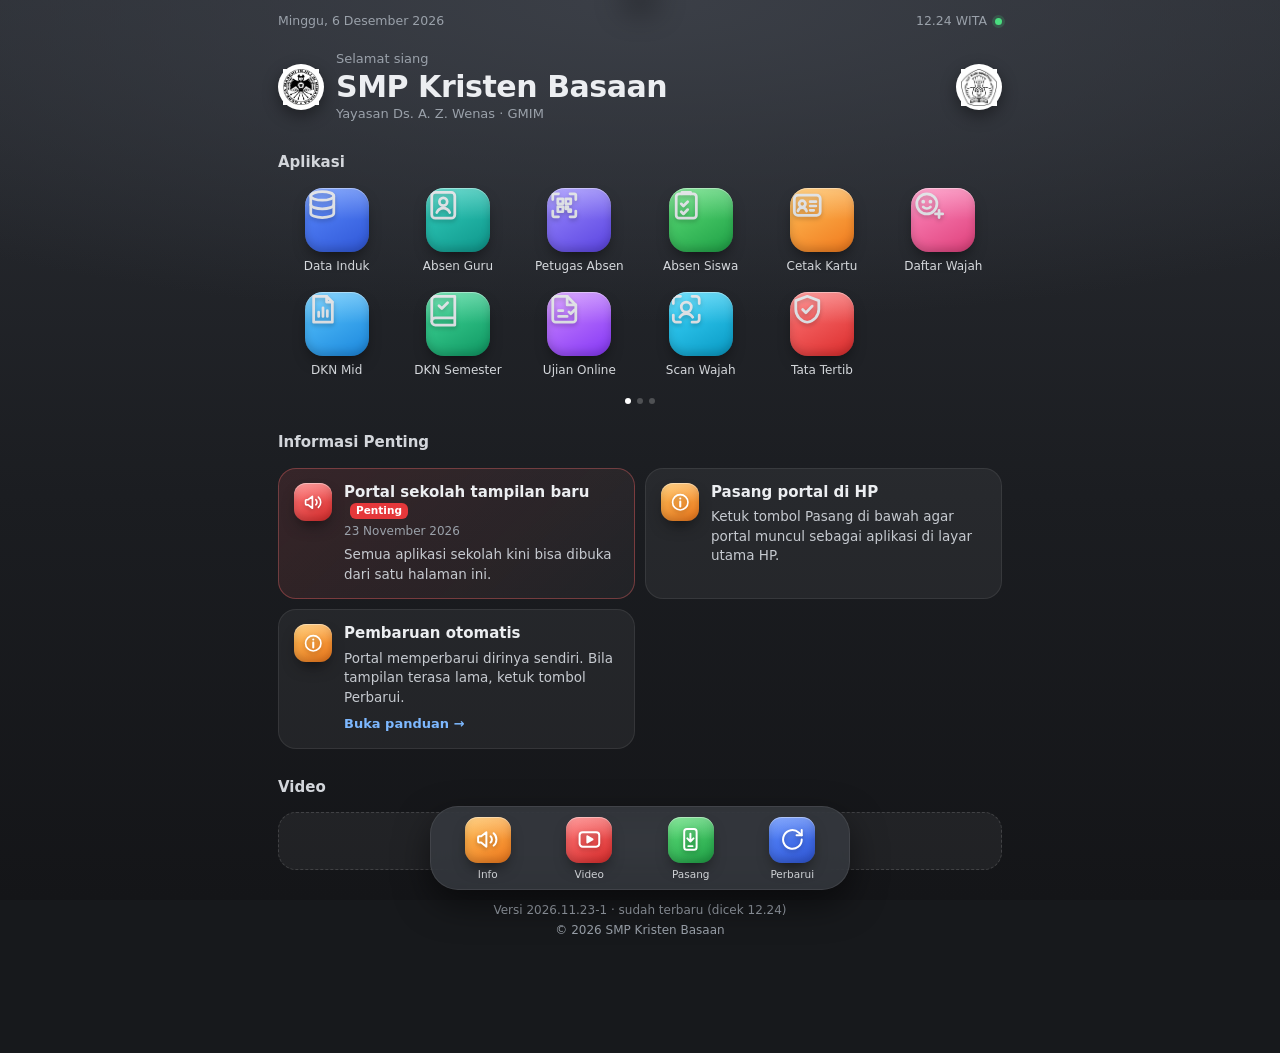
==== commit d2bd1dea: "Add files via upload" ====
--- a/index.html
+++ b/index.html
@@ -3,7 +3,7 @@
 <head>
 <meta charset="UTF-8">
 <meta name="viewport" content="width=device-width, initial-scale=1, viewport-fit=cover">
-<meta name="theme-color" content="#000000">
+<meta name="theme-color" content="#1c1e22">
 <meta name="description" content="Portal aplikasi sekolah SMP Kristen Basaan">
 <meta http-equiv="Cache-Control" content="no-cache">
 <meta name="apple-mobile-web-app-capable" content="yes">
@@ -14,521 +14,430 @@
 <link rel="manifest" href="manifest.webmanifest">
 <link rel="icon" href="assets-landing/ikon-192.png">
 <link rel="apple-touch-icon" href="assets-landing/ikon-180.png">
-<link rel="preconnect" href="https://fonts.googleapis.com">
-<link rel="preconnect" href="https://fonts.gstatic.com" crossorigin>
-<link href="https://fonts.googleapis.com/css2?family=Open+Sans:wght@300;400;600&display=swap" rel="stylesheet">
+
+<script>
+/* #####################################################################
+   ##                                                                 ##
+   ##   PENGATURAN PORTAL — CUKUP UBAH BAGIAN INI                     ##
+   ##                                                                 ##
+   ##   Aturan menulis:                                               ##
+   ##   - Teks ditulis di antara tanda kutip '...'                    ##
+   ##   - Setiap baris { ... } diakhiri tanda koma ,                  ##
+   ##   - Bila teks mengandung tanda kutip ', tulis \'  (mis. Jum\'at)##
+   ##   Setelah diubah, upload index.html ke GitHub → semua HP        ##
+   ##   otomatis memakai versi baru dalam beberapa menit.             ##
+   ##                                                                 ##
+   ##################################################################### */
+
+
+/* =====================================================================
+   [1] JUDUL DI BAGIAN ATAS
+   ===================================================================== */
+const PORTAL = {
+  judul:     'SMP Kristen Basaan',
+  subjudul:  'Yayasan Ds. A. Z. Wenas · GMIM',
+  logoKiri:  'assets-landing/logo-yayasan.png',   // kosongkan '' bila tidak dipakai
+  logoKanan: 'assets-landing/logo-tutwuri.png'    // kosongkan '' bila tidak dipakai
+};
+
+
+/* =====================================================================
+   [2] IKON APLIKASI
+   ---------------------------------------------------------------------
+   MENAMBAH ikon : salin satu baris { ... }, tempel di bawahnya, ubah isinya.
+   MENGHAPUS ikon: hapus barisnya.
+   MENGURUTKAN   : pindahkan barisnya ke atas / bawah.
+
+   nama   : tulisan di bawah ikon (usahakan pendek)
+   link   : alamat yang dibuka, mis. '0. Data Induk/index.html'  atau  'https://...'
+   ikon   : nama gambar ikon. Pilihan:
+            data, guru, qr, ceklis, kartu, wajahPlus, nilai, rapor, ujian, scan, tatib,
+            buku, video, info, pengumuman, kalender, link, rumah, foto, pesan, uang, piala
+   warna  : dua warna gradasi latar ikon ['atas', 'bawah']
+   gambar : (boleh tidak diisi) pakai gambar sendiri sebagai ikon,
+            mis. gambar: 'assets-landing/ikon-saya.png'  → menggantikan 'ikon'
+   tabBaru: (boleh tidak diisi) true = dibuka di tab baru
+   ===================================================================== */
+const APLIKASI = [
+  { nama: 'Data Induk',    link: '0. Data Induk/index.html',                  ikon: 'data',      warna: ['#5b8cff', '#2f56d6'] },
+  { nama: 'Absen Guru',    link: '1. Absen Guru/AbsenGuru.html',              ikon: 'guru',      warna: ['#34d1bf', '#0e958a'] },
+  { nama: 'Petugas Absen', link: '2. Petugas Absen Siswa/absen-petugas.html', ikon: 'qr',        warna: ['#9b8cff', '#5a43e0'] },
+  { nama: 'Absen Siswa',   link: '3. Absen Siswa/index.html',                 ikon: 'ceklis',    warna: ['#5fe07a', '#1e9f45'] },
+  { nama: 'Cetak Kartu',   link: '4. Cetak Kartu/CetakKartu.html',            ikon: 'kartu',     warna: ['#ffc15a', '#f0781c'] },
+  { nama: 'Daftar Wajah',  link: '5. Daftar Wajah/Daftar_Wajah.html',         ikon: 'wajahPlus', warna: ['#ff8cc0', '#de3f7a'] },
+  { nama: 'DKN Mid',       link: '5. DKN Mid Semester/index.html',            ikon: 'nilai',     warna: ['#5cc8ff', '#1b86dc'] },
+  { nama: 'DKN Semester',  link: '6. DKN Semester/index.html',                ikon: 'rapor',     warna: ['#45dd9c', '#0f9662'] },
+  { nama: 'Ujian Online',  link: '7. Ujian PG dan Essay Online/index.html',   ikon: 'ujian',     warna: ['#cf8cff', '#8436f5'] },
+  { nama: 'Scan Wajah',    link: '8. Scan Wajah/ScanWajah.html',              ikon: 'scan',      warna: ['#3ed8ff', '#0898c2'] },
+  { nama: 'Tata Tertib',   link: '9. Tata Tertib/index.html',                 ikon: 'tatib',     warna: ['#ff7a7a', '#db2c2c'] },
+  // { nama: 'Nama Baru',  link: 'folder/halaman.html',                       ikon: 'link',      warna: ['#9aa3ae', '#5b6470'] },
+];
+
+
+/* =====================================================================
+   [3] INFORMASI PENTING
+   ---------------------------------------------------------------------
+   MENAMBAH info: salin satu baris { ... }. Info paling atas tampil paling atas.
+
+   judul    : judul pengumuman
+   isi      : isi pengumuman (pindah baris dengan \n)
+   tanggal  : 'TAHUN-BULAN-TANGGAL', mis. '2026-11-23'   (boleh '' )
+   penting  : true = diberi tanda merah "Penting"
+   link     : (boleh '') alamat untuk "Selengkapnya", mis. file PDF / Google Drive
+   teksLink : (boleh tidak diisi) tulisan tombol link, bawaan "Selengkapnya"
+   ===================================================================== */
+const INFO = [
+  { judul: 'Portal sekolah tampilan baru', isi: 'Semua aplikasi sekolah kini bisa dibuka dari satu halaman ini.', tanggal: '2026-11-23', penting: true, link: '' },
+  { judul: 'Pasang portal di HP', isi: 'Ketuk tombol Pasang di bawah agar portal muncul sebagai aplikasi di layar utama HP.', tanggal: '', penting: false, link: '' },
+  { judul: 'Pembaruan otomatis', isi: 'Portal memperbarui dirinya sendiri. Bila tampilan terasa lama, ketuk tombol Perbarui.', tanggal: '', penting: false, link: 'Panduan.pdf', teksLink: 'Buka panduan' },
+];
+
+
+/* =====================================================================
+   [4] LINK VIDEO
+   ---------------------------------------------------------------------
+   MENAMBAH video: salin contoh di bawah, hapus tanda // di depannya.
+   Video YouTube otomatis memakai gambar sampulnya & diputar di halaman ini.
+   Video selain YouTube (Google Drive, dll.) dibuka di tab baru.
+
+   judul  : judul video
+   link   : alamat video, mis. 'https://youtu.be/xxxxxxxxxxx' atau 'https://www.youtube.com/watch?v=...'
+   ket    : (boleh tidak diisi) keterangan singkat
+   gambar : (boleh tidak diisi) gambar sampul sendiri untuk video non-YouTube
+   ===================================================================== */
+const VIDEO = [
+  // { judul: 'Cara absen dengan Scan Wajah', link: 'https://youtu.be/XXXXXXXXXXX', ket: 'Panduan untuk guru' },
+  // { judul: 'Cara mengerjakan Ujian Online', link: 'https://www.youtube.com/watch?v=XXXXXXXXXXX' },
+];
+
+/* ######################  AKHIR PENGATURAN  ########################## */
+</script>
+
 <style>
-/* =====================================================================
-   Gaya "Windows Phone 8": latar hitam, ubin (tile) datar berwarna aksen,
-   live tile yang berbalik, animasi turnstile, app bar bulat di bawah.
-   ===================================================================== */
-:root{--a:#00abec;--bar:#1f1f1f;--sub:#9a9a9a;--u:52px;--g:7px;--p:9px}
+:root{--teks:#eceef1;--redup:#9aa1aa;--kartu:rgba(255,255,255,.055);--garis:rgba(255,255,255,.08);--ikon:clamp(52px,15.5vw,64px)}
 *{box-sizing:border-box}
-html,body{margin:0;background:#000;color:#fff}
-body{font-family:'Segoe WP','Segoe UI','Open Sans',system-ui,-apple-system,Roboto,sans-serif;-webkit-font-smoothing:antialiased;line-height:1.4;overflow-x:hidden}
+html{background:#17191c}
+body{margin:0;min-height:100vh;color:var(--teks);font-family:system-ui,-apple-system,'Segoe UI',Roboto,'Helvetica Neue',Arial,sans-serif;-webkit-font-smoothing:antialiased;line-height:1.45}
+body::before{content:"";position:fixed;inset:0;z-index:-1;background:radial-gradient(130% 55% at 50% 0%,#3b3f47 0%,rgba(59,63,71,0) 65%),linear-gradient(180deg,#2a2d33 0%,#1b1d21 55%,#141518 100%)}
 a{color:inherit;text-decoration:none}
 button{font:inherit;color:inherit}
 svg{display:block}
-.wrap{max-width:1180px;margin:0 auto;padding:0 14px}
-@media (min-width:600px){.wrap{padding:0 24px}:root{--g:10px}}
-
-/* ---------- status bar ---------- */
-.sb{display:flex;align-items:center;justify-content:space-between;padding-top:calc(env(safe-area-inset-top) + 8px);min-height:52px;font-size:13px}
-.sb .on{display:inline-flex;align-items:center;gap:6px;color:#fff}
-.sb .on svg{width:17px;height:17px}
-.sb .on.off{color:#ff5b5b}
-.sb .jam{font-size:26px;font-weight:300;letter-spacing:.01em;font-variant-numeric:tabular-nums}
-
-/* ---------- layar ---------- */
-#layar{transform-origin:0 50%;padding-bottom:calc(96px + env(safe-area-inset-bottom))}
-body.keluar #layar{animation:keluar .24s ease-in forwards}
-@keyframes keluar{from{transform:perspective(1400px)}to{opacity:0;transform:perspective(1400px) rotateY(70deg)}}
-#semua{display:none}
-body.mode-semua #start{display:none}
-body.mode-semua #semua{display:block}
-
-/* ---------- grid ubin ---------- */
-#ubin{--cols:6;display:grid;grid-template-columns:repeat(var(--cols),var(--u));grid-auto-rows:var(--u);gap:var(--g);grid-auto-flow:row dense;margin-top:14px;perspective:1600px}
-@media (min-width:600px){#ubin{--cols:8}}
-@media (min-width:1024px){#ubin{--cols:12}}
-#ubin>*{animation:masuk .6s cubic-bezier(.1,.9,.2,1) both;animation-delay:var(--d,0ms);transform-origin:0 50%}
-@keyframes masuk{from{opacity:0;transform:rotateY(-80deg) translateX(-14px)}to{opacity:1;transform:none}}
-.W{grid-column:span 4;grid-row:span 2}
-.M,.kl{grid-column:span 2;grid-row:span 2}
-.kl{display:grid;grid-template-columns:1fr 1fr;grid-template-rows:1fr 1fr;gap:var(--g)}
-
-.tile{position:relative;display:block;border:0;padding:0;margin:0;background:none;text-align:left;cursor:pointer;perspective:700px;-webkit-tap-highlight-color:transparent;-webkit-user-select:none;user-select:none}
-.tile:focus-visible{outline:3px solid #fff;outline-offset:2px}
-.tilt{position:absolute;inset:0;transform-style:preserve-3d;transition:transform .14s ease-out}
-.flip{position:absolute;inset:0;transform-style:preserve-3d;transition:transform .85s cubic-bezier(.5,0,.2,1)}
-.balik .flip{transform:rotateX(-180deg)}
-.face{position:absolute;inset:0;overflow:hidden;background:var(--t,var(--a));color:var(--f,#fff);-webkit-backface-visibility:hidden;backface-visibility:hidden}
-.face.back{transform:rotateX(180deg)}
-
-.lbl{position:absolute;left:var(--p);right:var(--p);bottom:calc(var(--p)*.75);font-size:clamp(11.5px,calc(var(--u)*.24),15px);line-height:1.2;white-space:nowrap;overflow:hidden;text-overflow:ellipsis}
-.ico{position:absolute;inset:0 0 calc(var(--u)*.38) 0;display:flex;align-items:center;justify-content:center;gap:calc(var(--u)*.1)}
-.ico svg{width:calc(var(--u)*.82);height:calc(var(--u)*.82)}
-.ico.n svg{width:calc(var(--u)*.6);height:calc(var(--u)*.6)}
-.ico b{font-weight:300;font-size:calc(var(--u)*.8);line-height:1;letter-spacing:-.03em;font-variant-numeric:tabular-nums}
-.ico b.pjg{font-size:calc(var(--u)*.4)}
-.S .ico{bottom:calc(var(--u)*.34)}
-.S .ico svg{width:calc(var(--u)*.42);height:calc(var(--u)*.42)}
-.S .lbl{white-space:normal;font-size:clamp(9px,calc(var(--u)*.17),11.5px);line-height:1.08;left:5px;right:3px;bottom:4px;max-height:2.2em}
-.ket{position:absolute;left:var(--p);right:var(--p);top:calc(var(--p)*.8);font-size:clamp(11.5px,calc(var(--u)*.235),15px);line-height:1.3;display:-webkit-box;-webkit-box-orient:vertical;-webkit-line-clamp:4;overflow:hidden}
-.W .ket{-webkit-line-clamp:3;font-size:clamp(13px,calc(var(--u)*.28),19px);font-weight:300}
-.judul{position:absolute;left:var(--p);right:var(--p);top:calc(var(--p)*.55);font-size:clamp(17px,calc(var(--u)*.44),34px);font-weight:300;line-height:1.1;letter-spacing:-.01em}
-.lencana{position:absolute;right:var(--p);top:calc(var(--p)*.7);font-size:11px;font-weight:600;background:#fff;color:#000;padding:1px 6px;display:none}
-.ada-baru .lencana{display:block}
-
-/* ubin sekolah (gaya Calendar) */
-.sek .teks{position:absolute;left:var(--p);right:var(--p);top:calc(var(--p)*.7);font-size:clamp(11.5px,calc(var(--u)*.25),17px);font-weight:600;line-height:1.28}
-.sek .teks span{display:block;white-space:nowrap;overflow:hidden;text-overflow:ellipsis}
-.sek .lbl{right:45%}
-.tgl{position:absolute;right:var(--p);bottom:calc(var(--p)*.3);display:flex;align-items:baseline;gap:7px}
-.tgl span{font-size:clamp(11.5px,calc(var(--u)*.26),16px)}
-.tgl b{font-size:calc(var(--u)*.92);font-weight:400;line-height:1;letter-spacing:-.04em}
-.logos{position:absolute;inset:0 0 calc(var(--u)*.4) 0;display:flex;align-items:center;justify-content:center;gap:calc(var(--u)*.35)}
-.logos i{width:calc(var(--u)*1.15);height:calc(var(--u)*1.15);border-radius:50%;background:#fff;display:grid;place-items:center}
-.logos img{width:80%;height:80%;object-fit:contain}
-
-.ke-semua{display:flex;justify-content:flex-end;margin-top:18px}
-.bulat{width:42px;height:42px;border:2px solid #fff;border-radius:50%;background:none;display:grid;place-items:center;cursor:pointer;flex:none;padding:0}
-.bulat svg{width:20px;height:20px}
-.bulat:active{background:#fff;color:#000}
-
-/* ---------- daftar semua aplikasi (gaya app list / pivot) ---------- */
-.pv-app{font-size:13px;font-weight:600;letter-spacing:.08em;text-transform:uppercase;margin-top:6px}
-.pv-judul{font-size:clamp(42px,12vw,64px);font-weight:300;line-height:1.1;margin:0 0 14px;letter-spacing:-.02em}
-.kotak-cari{display:flex;gap:12px;align-items:center;margin-bottom:6px}
-.kotak-cari input{flex:1;min-width:0;font:inherit;font-size:17px;color:#000;background:#d6d6d6;border:2px solid #d6d6d6;border-radius:0;padding:7px 10px;outline:none;-webkit-appearance:none;appearance:none}
-.kotak-cari input:focus{background:#fff;border-color:var(--a)}
-.isi-daftar{columns:1}
-@media (min-width:900px){.isi-daftar{columns:2;column-gap:48px}}
-.grp{break-inside:avoid;padding-bottom:4px;animation:masuk .5s cubic-bezier(.1,.9,.2,1) both;animation-delay:var(--d,0ms);transform-origin:0 50%}
-.huruf{width:50px;height:50px;background:var(--a);font-size:30px;font-weight:300;line-height:1;display:flex;align-items:flex-end;padding:0 0 4px 6px;margin:18px 0 8px;text-transform:lowercase}
-.item{display:flex;align-items:center;gap:14px;padding:6px 0;-webkit-tap-highlight-color:transparent}
-.item:active{opacity:.6}
-.item i{width:50px;height:50px;flex:none;background:var(--t,var(--a));color:var(--f,#fff);display:grid;place-items:center}
-.item i svg{width:28px;height:28px}
-.item b{display:block;font-size:20px;font-weight:300;line-height:1.2}
-.item small{display:block;color:var(--sub);font-size:13px}
-.kosong{display:none;color:var(--sub);font-size:17px;font-weight:300;padding:24px 0}
-
-/* ---------- app bar ---------- */
-.ab{position:fixed;left:0;right:0;bottom:0;z-index:40;background:var(--bar);padding-bottom:env(safe-area-inset-bottom)}
-.ab .baris{position:relative;display:flex;justify-content:center;gap:clamp(18px,7vw,44px);padding:8px 52px 6px}
-.ab-btn{display:flex;flex-direction:column;align-items:center;gap:3px;background:none;border:0;padding:0;cursor:pointer;font-size:11.5px;min-width:56px;-webkit-tap-highlight-color:transparent}
-.ab-btn i{width:40px;height:40px;border:2px solid #fff;border-radius:50%;display:grid;place-items:center}
-.ab-btn svg{width:19px;height:19px}
-.ab-btn:active i{background:#fff;color:#000}
-.ab-btn.sorot i{background:var(--a);border-color:var(--a)}
-.ab-btn.putar svg{animation:putar 1s linear infinite}
-.ab-btn:disabled{opacity:.55;cursor:default}
+.wrap{max-width:760px;margin:0 auto;padding:0 18px calc(112px + env(safe-area-inset-bottom))}
+
+/* ---------- atas ---------- */
+.atas{display:flex;justify-content:space-between;align-items:center;gap:10px;padding-top:calc(env(safe-area-inset-top) + 12px);font-size:12.5px;color:var(--redup)}
+.atas .kanan{display:flex;align-items:center;gap:8px;font-variant-numeric:tabular-nums}
+.on{width:7px;height:7px;border-radius:50%;background:#4ade80;box-shadow:0 0 0 3px rgba(74,222,128,.18)}
+.on.off{background:#f87171;box-shadow:0 0 0 3px rgba(248,113,113,.18)}
+.kepala{display:flex;align-items:center;gap:12px;margin:20px 0 4px}
+.logo{width:46px;height:46px;border-radius:50%;background:#fff;display:grid;place-items:center;flex:none;box-shadow:0 6px 16px rgba(0,0,0,.4)}
+.logo img{width:80%;height:80%;object-fit:contain}
+.kepala .teks{flex:1;min-width:0}
+.sapa{font-size:13px;color:var(--redup)}
+h1{margin:1px 0 1px;font-size:clamp(22px,6.4vw,30px);line-height:1.15;font-weight:700;letter-spacing:-.015em}
+.sub{font-size:13px;color:var(--redup)}
+h2{display:flex;align-items:center;gap:8px;margin:28px 0 14px;font-size:15px;font-weight:600;color:#d3d6db}
+h2 small{margin-left:auto;font-weight:400;font-size:12px;color:var(--redup)}
+
+/* ---------- ikon aplikasi ---------- */
+.apps{display:grid;grid-template-columns:repeat(4,minmax(0,1fr));gap:18px 4px}
+@media (min-width:600px){.apps{grid-template-columns:repeat(6,minmax(0,1fr))}}
+.app{display:flex;flex-direction:column;align-items:center;gap:7px;text-align:center;-webkit-tap-highlight-color:transparent;outline:none}
+.app span{font-size:12px;line-height:1.25;color:#d9dce0;max-width:100%;display:-webkit-box;-webkit-line-clamp:2;-webkit-box-orient:vertical;overflow:hidden}
+.ik{position:relative;width:var(--ikon);height:var(--ikon);flex:none;border-radius:28%;display:grid;place-items:center;color:#fff;background:linear-gradient(150deg,var(--w1,#9aa3ae),var(--w2,#5b6470));box-shadow:inset 0 1px 0 rgba(255,255,255,.38),inset 0 -4px 8px rgba(0,0,0,.18),0 8px 16px -6px rgba(0,0,0,.65);transition:transform .15s}
+.ik::after{content:"";position:absolute;inset:0;border-radius:inherit;background:linear-gradient(180deg,rgba(255,255,255,.26),rgba(255,255,255,0) 50%);pointer-events:none}
+.ik svg{width:54%;height:54%;filter:drop-shadow(0 2px 2px rgba(0,0,0,.25))}
+.ik img{width:100%;height:100%;object-fit:cover;border-radius:inherit}
+.app:active .ik,.dock button:active .ik{transform:scale(.9)}
+.app:focus-visible .ik,.dock button:focus-visible .ik{outline:2px solid #fff;outline-offset:3px}
+.titik{display:flex;justify-content:center;gap:6px;margin-top:20px}
+.titik i{width:6px;height:6px;border-radius:50%;background:rgba(255,255,255,.22)}
+.titik i:first-child{background:#fff}
+
+/* ---------- informasi ---------- */
+.info{display:grid;gap:10px}
+@media (min-width:700px){.info{grid-template-columns:1fr 1fr}}
+.kartu{display:flex;gap:12px;align-items:flex-start;background:var(--kartu);border:1px solid var(--garis);border-radius:18px;padding:14px 15px}
+.kartu.penting{border-color:rgba(255,107,107,.35);background:linear-gradient(135deg,rgba(255,92,92,.12),rgba(255,255,255,.04))}
+.kartu .ik{--ikon:38px;border-radius:12px}
+.kartu .isi{flex:1;min-width:0}
+.kartu h3{margin:0;font-size:15px;line-height:1.3}
+.tag{display:inline-block;font-size:10.5px;font-weight:700;background:#e5383b;color:#fff;border-radius:6px;padding:1px 6px;margin-left:6px;vertical-align:2px}
+.kartu small{display:block;color:var(--redup);font-size:12px;margin-top:1px}
+.kartu p{margin:5px 0 0;font-size:13.5px;color:#c6cad0;white-space:pre-line}
+.lanjut{display:inline-block;margin-top:7px;color:#7db8ff;font-size:13px;font-weight:600}
+
+/* ---------- video ---------- */
+.video{display:grid;grid-auto-flow:column;grid-auto-columns:78%;gap:12px;overflow-x:auto;scroll-snap-type:x mandatory;margin:0 -18px;padding:0 18px 6px;scrollbar-width:none}
+.video::-webkit-scrollbar{display:none}
+@media (min-width:700px){.video{grid-auto-flow:row;grid-template-columns:repeat(3,minmax(0,1fr));grid-auto-columns:auto;overflow:visible;margin:0;padding:0}}
+.vid{scroll-snap-align:start;display:block;width:100%;text-align:left;padding:0;cursor:pointer;background:var(--kartu);border:1px solid var(--garis);border-radius:18px;overflow:hidden;-webkit-tap-highlight-color:transparent}
+.vid .th{position:relative;display:block;aspect-ratio:16/9;background:linear-gradient(150deg,#3a3f48,#23262b)}
+.vid .th img{position:absolute;inset:0;width:100%;height:100%;object-fit:cover}
+.vid .main{position:absolute;left:50%;top:50%;width:46px;height:46px;margin:-23px 0 0 -23px;border-radius:50%;background:rgba(0,0,0,.55);display:grid;place-items:center;-webkit-backdrop-filter:blur(4px);backdrop-filter:blur(4px)}
+.vid .main svg{width:20px;height:20px;margin-left:3px}
+.vid b{display:block;padding:10px 12px 0;font-size:13.5px;font-weight:600;line-height:1.35}
+.vid small{display:block;padding:2px 12px 0;color:var(--redup);font-size:12px}
+.vid::after{content:"";display:block;height:11px}
+.vid:active{transform:scale(.98)}
+.kosong{color:var(--redup);font-size:13.5px;background:var(--kartu);border:1px dashed rgba(255,255,255,.14);border-radius:18px;padding:18px;text-align:center}
+
+.kaki{margin-top:30px;text-align:center;color:var(--redup);font-size:12px;line-height:1.7}
+
+/* ---------- dock bawah ---------- */
+.dock{--ikon:46px;position:fixed;left:50%;bottom:calc(10px + env(safe-area-inset-bottom));transform:translateX(-50%);z-index:30;width:min(420px,calc(100% - 24px));display:grid;grid-template-columns:repeat(4,1fr);padding:10px 6px 7px;border-radius:28px;background:rgba(56,59,66,.78);-webkit-backdrop-filter:blur(14px);backdrop-filter:blur(14px);border:1px solid rgba(255,255,255,.08);box-shadow:0 14px 34px rgba(0,0,0,.5)}
+.dock button{position:relative;display:flex;flex-direction:column;align-items:center;gap:4px;background:none;border:0;padding:0;cursor:pointer;font-size:10.5px;color:#d9dce0;-webkit-tap-highlight-color:transparent;outline:none}
+.dock button.ada::before{content:"";position:absolute;z-index:2;top:-3px;left:calc(50% + 15px);width:12px;height:12px;border-radius:50%;background:#ff3b30;border:2px solid #383b42}
+.dock button:disabled{opacity:.6}
+.dock .putar svg{animation:putar 1s linear infinite}
 @keyframes putar{to{transform:rotate(360deg)}}
-.ab .titik{position:absolute;right:8px;top:2px;background:none;border:0;cursor:pointer;padding:8px 12px;font-size:20px;letter-spacing:2px;line-height:1}
-.ab .menu{display:none;padding:2px 0 10px}
-.ab.buka .menu{display:block}
-.ab .menu button{display:block;width:100%;max-width:1180px;margin:0 auto;text-align:left;background:none;border:0;cursor:pointer;font-size:19px;font-weight:300;padding:9px 24px}
-.ab .menu button:active{color:var(--a)}
-
-/* ---------- toast & dialog ---------- */
-.toast{position:fixed;left:0;right:0;top:0;z-index:60;background:var(--a);padding:calc(env(safe-area-inset-top) + 10px) 16px 10px;display:flex;gap:10px;align-items:center;font-size:14px;transform:translateY(-105%);transition:transform .32s cubic-bezier(.1,.9,.2,1)}
-.toast.tampil{transform:none}
-.toast img{width:22px;height:22px}
-.toast b{font-weight:600;white-space:nowrap}
-.dlg{position:fixed;inset:0;z-index:70;background:rgba(0,0,0,.7);display:none}
-.dlg.tampil{display:block}
-.dlg .kotak{background:var(--bar);padding:calc(env(safe-area-inset-top) + 22px) 22px 24px;animation:turun .3s cubic-bezier(.1,.9,.2,1)}
-.dlg .dalam{max-width:640px;margin:0 auto}
-@keyframes turun{from{transform:translateY(-30px);opacity:0}}
-.dlg h3{margin:0 0 10px;font-size:24px;font-weight:600;line-height:1.2}
-.dlg .isi{font-size:16px;line-height:1.5;color:#e4e4e4}
-.dlg .isi ol{padding-left:22px;margin:8px 0}
-.dlg .tb{display:flex;gap:12px;margin-top:22px}
-.wbtn{flex:1;border:2px solid #fff;background:none;font-size:15px;font-weight:600;padding:9px 12px;cursor:pointer}
-.wbtn:active{background:var(--a);border-color:var(--a)}
-.sw{display:grid;grid-template-columns:repeat(5,1fr);gap:8px;margin-top:12px}
-.sw button{aspect-ratio:1;border:0;cursor:pointer;padding:0}
-.sw button.aktif{outline:3px solid #fff;outline-offset:-3px}
+
+/* ---------- pesan & jendela ---------- */
+.toast{position:fixed;left:50%;top:calc(env(safe-area-inset-top) + 12px);z-index:60;transform:translate(-50%,-160%);transition:transform .3s cubic-bezier(.2,.9,.3,1);max-width:calc(100% - 24px);background:rgba(44,47,53,.97);border:1px solid var(--garis);border-radius:16px;padding:10px 16px;font-size:13.5px;box-shadow:0 12px 30px rgba(0,0,0,.45)}
+.toast.tampil{transform:translate(-50%,0)}
+.modal{position:fixed;inset:0;z-index:70;display:none;align-items:center;justify-content:center;padding:18px;background:rgba(0,0,0,.65)}
+.modal.tampil{display:flex}
+.mbox{width:min(440px,100%);background:#26292e;border:1px solid var(--garis);border-radius:22px;padding:20px;box-shadow:0 20px 50px rgba(0,0,0,.5);animation:naik .25s ease-out}
+@keyframes naik{from{transform:translateY(14px);opacity:0}}
+.mbox h3{margin:0 0 8px;font-size:18px}
+.mbox .isi{font-size:14.5px;color:#d0d3d8;line-height:1.55}
+.mbox ol{margin:6px 0;padding-left:20px}
+.tombol{display:flex;gap:10px;justify-content:flex-end;margin-top:18px}
+.tbl{border:0;border-radius:12px;padding:10px 16px;font-weight:600;cursor:pointer;background:rgba(255,255,255,.1)}
+.tbl.utama{background:#3b82f6}
+.mbox.lebar{width:min(900px,100%);padding:0;overflow:hidden}
+.vframe{aspect-ratio:16/9;background:#000}
+.vframe iframe{width:100%;height:100%;border:0;display:block}
+.vjudul{display:flex;align-items:center;gap:10px;padding:12px 14px}
+.vjudul b{flex:1;font-size:14.5px}
 
 @media (prefers-reduced-motion:reduce){*{animation:none!important;transition:none!important}}
 </style>
 </head>
 <body>
 
-<div id="layar">
-  <div class="wrap">
-    <div class="sb">
-      <span class="on" id="online"><svg viewBox="0 0 24 24" fill="none" stroke="currentColor" stroke-width="2" stroke-linecap="round"><path d="M2 8.5a15 15 0 0 1 20 0M5 12a10 10 0 0 1 14 0M8.5 15.5a5 5 0 0 1 7 0"/><path d="M12 19h.01" stroke-width="3"/></svg><span>Online</span></span>
-      <span class="jam" id="jam" title="Waktu Indonesia Tengah">--:--</span>
+<div class="wrap">
+  <div class="atas">
+    <span id="tanggal">&nbsp;</span>
+    <span class="kanan"><span id="jam">--.--</span><i class="on" id="online" title="Online"></i></span>
+  </div>
+
+  <header class="kepala">
+    <span class="logo" id="logoKiri"></span>
+    <div class="teks">
+      <div class="sapa" id="sapa">Selamat datang</div>
+      <h1 id="judul"></h1>
+      <div class="sub" id="subjudul"></div>
     </div>
-
-    <section id="start" aria-label="Layar utama">
-      <h1 style="position:absolute;width:1px;height:1px;overflow:hidden;clip:rect(0 0 0 0)">Portal SMP Kristen Basaan</h1>
-      <div id="ubin"></div>
-      <div class="ke-semua"><button class="bulat" type="button" data-aksi="semua" aria-label="Semua aplikasi" title="Semua aplikasi"><svg viewBox="0 0 24 24" fill="none" stroke="currentColor" stroke-width="2.2" stroke-linecap="round" stroke-linejoin="round"><path d="M5 12h14M13 6l6 6-6 6"/></svg></button></div>
-    </section>
-
-    <section id="semua" aria-label="Semua aplikasi">
-      <div class="pv-app">SMP Kristen Basaan</div>
-      <h2 class="pv-judul">aplikasi</h2>
-      <div class="kotak-cari">
-        <button class="bulat" type="button" data-aksi="kembali" aria-label="Kembali" title="Kembali"><svg viewBox="0 0 24 24" fill="none" stroke="currentColor" stroke-width="2.2" stroke-linecap="round" stroke-linejoin="round"><path d="M19 12H5M11 6l-6 6 6 6"/></svg></button>
-        <input id="cari" type="search" placeholder="cari aplikasi" aria-label="Cari aplikasi" autocomplete="off">
-      </div>
-      <div class="isi-daftar" id="isiDaftar"></div>
-      <div class="kosong" id="kosong">Aplikasi tidak ditemukan.</div>
-    </section>
-  </div>
+    <span class="logo" id="logoKanan"></span>
+  </header>
+
+  <h2>Aplikasi</h2>
+  <nav class="apps" id="apps" aria-label="Aplikasi sekolah"></nav>
+  <div class="titik" aria-hidden="true"><i></i><i></i><i></i></div>
+
+  <h2 id="info">Informasi Penting</h2>
+  <section class="info" id="daftarInfo"></section>
+
+  <h2 id="video">Video</h2>
+  <section class="video" id="daftarVideo"></section>
+
+  <footer class="kaki">
+    <div id="status">Memeriksa pembaruan…</div>
+    <div>© <span id="tahun">2026</span> SMP Kristen Basaan</div>
+  </footer>
 </div>
 
-<nav class="ab" id="ab" aria-label="Menu portal">
-  <div class="baris">
-    <button class="ab-btn" type="button" data-aksi="cari"><i><svg viewBox="0 0 24 24" fill="none" stroke="currentColor" stroke-width="2.2" stroke-linecap="round"><circle cx="11" cy="11" r="7"/><path d="M21 21l-4.3-4.3"/></svg></i><span>cari</span></button>
-    <button class="ab-btn" type="button" data-aksi="pasang" id="abPasang"><i><svg viewBox="0 0 24 24" fill="none" stroke="currentColor" stroke-width="2" stroke-linecap="round" stroke-linejoin="round"><rect x="6" y="2" width="12" height="20" rx="2"/><path d="M12 6.5v7.5M9 11l3 3 3-3M10 18.5h4"/></svg></i><span data-lbl="pasang">pasang</span></button>
-    <button class="ab-btn" type="button" data-aksi="perbarui" id="abPerbarui"><i><svg viewBox="0 0 24 24" fill="none" stroke="currentColor" stroke-width="2.2" stroke-linecap="round" stroke-linejoin="round"><path d="M21 12a9 9 0 1 1-3-6.7L21 8"/><path d="M21 3v5h-5"/></svg></i><span>perbarui</span></button>
-    <button class="titik" type="button" data-aksi="menu" aria-label="Menu lainnya" aria-expanded="false">•••</button>
-  </div>
-  <div class="menu">
-    <button type="button" data-aksi="aksen">warna aksen</button>
-    <button type="button" data-aksi="panduan">panduan (PDF)</button>
-    <button type="button" data-aksi="tentang">tentang portal</button>
-  </div>
+<nav class="dock" aria-label="Menu">
+  <button type="button" data-aksi="info"><span class="ik" style="--w1:#ffc15a;--w2:#f0781c" data-ikon="pengumuman"></span>Info</button>
+  <button type="button" data-aksi="video"><span class="ik" style="--w1:#ff7a7a;--w2:#db2c2c" data-ikon="video"></span>Video</button>
+  <button type="button" data-aksi="pasang" id="btnPasang"><span class="ik" style="--w1:#5fe07a;--w2:#1e9f45" data-ikon="pasang"></span><span id="lblPasang">Pasang</span></button>
+  <button type="button" data-aksi="perbarui" id="btnPerbarui"><span class="ik" style="--w1:#5b8cff;--w2:#2f56d6" data-ikon="perbarui"></span>Perbarui</button>
 </nav>
 
-<div class="toast" id="toast" role="status" aria-live="polite"><img src="assets-landing/ikon-192.png" alt=""><span id="toastTxt"></span></div>
-<div class="dlg" id="dlg" role="dialog" aria-modal="true" aria-labelledby="dlgJudul"><div class="kotak"><div class="dalam"><h3 id="dlgJudul"></h3><div class="isi" id="dlgIsi"></div><div class="tb" id="dlgTb"></div></div></div></div>
+<div class="toast" id="toast" role="status" aria-live="polite"></div>
+<div class="modal" id="modal" role="dialog" aria-modal="true"><div class="mbox" id="mbox"></div></div>
 
 <script>
 (function () {
 'use strict';
 
 /* =====================================================================
-   PENGATURAN PORTAL
-
-   PEMBARUAN OTOMATIS — tidak perlu mengubah nomor versi apa pun:
-   - Halaman ini memeriksa dirinya sendiri di server setiap 5 menit, saat
-     dibuka kembali, dan saat internet tersambung. Begitu isi index.html di
-     server berubah, semua HP otomatis memuat versi baru.
-   - versi.json dipakai sebagai "tombol paksa": ubah isinya (mis. tanggal baru)
-     bila ingin semua HP juga memperbarui SELURUH aplikasi (service worker
-     aplikasi 0–10) sekaligus. Nilai versi.json juga yang tampil sebagai versi portal.
-
-   - DATA_INDUK_URL: URL Web App Data Induk (untuk angka statistik). Boleh dikosongkan.
-   - Alamat aplikasi bersifat relatif terhadap folder ini. Jika suatu aplikasi
-     di-hosting di alamat lain, ganti "url"-nya dengan alamat lengkap (https://...).
+   [5] DAFTAR GAMBAR IKON (garis putih, ukuran 24×24)
+   Menambah gambar ikon baru: tambahkan baris  nama: '<path d="..."/>',
+   lalu pakai namanya di bagian [2]. Gambar bisa diambil dari lucide.dev
+   (salin isi di dalam tag <svg> ... </svg>).
    ===================================================================== */
-const DATA_INDUK_URL = 'https://script.google.com/macros/s/AKfycbw5OyCdVKuZvcABAaWWwzDQKWeN-kHJ4f0nIugc8HxNvtVBzZh9BpjzLQHwcuIa_aFY/exec';
-const INTERVAL_CEK = 5 * 60 * 1000;
-
 const IKON = {
-  induk: '<path d="M4 6c0-1.7 3.6-3 8-3s8 1.3 8 3-3.6 3-8 3-8-1.3-8-3z"/><path d="M4 6v6c0 1.7 3.6 3 8 3s8-1.3 8-3V6"/><path d="M4 12v6c0 1.7 3.6 3 8 3 1 0 2-.1 2.9-.2"/><circle cx="18.5" cy="18.5" r="2.5"/><path d="M18.5 14.8v1.2M18.5 21v1.2M22.2 18.5H21M16 18.5h-1.2"/>',
-  absenGuru: '<rect x="4" y="3" width="16" height="18" rx="2"/><circle cx="12" cy="9" r="2.6"/><path d="M7.5 16c.9-1.9 2.6-3 4.5-3s3.6 1.1 4.5 3"/><path d="M15 19.2l1.6 1.6 3.4-3.4"/>',
-  petugas: '<path d="M4 8V5a1 1 0 0 1 1-1h3M16 4h3a1 1 0 0 1 1 1v3M20 16v3a1 1 0 0 1-1 1h-3M8 20H5a1 1 0 0 1-1-1v-3"/><rect x="7.5" y="7.5" width="3.5" height="3.5"/><rect x="13" y="7.5" width="3.5" height="3.5"/><rect x="7.5" y="13" width="3.5" height="3.5"/><path d="M13 13h1.5v1.5H13zM15 15h1.5v1.5H15z"/>',
-  absenSiswa: '<rect x="5" y="4" width="14" height="17" rx="2"/><path d="M9 4V3h6v1"/><path d="M8.5 11l1.5 1.5 3-3M8.5 16.5l1.5 1.5 3-3"/><path d="M15 11.5h1.5M15 17h1.5"/>',
+  data: '<ellipse cx="12" cy="5.5" rx="8" ry="3"/><path d="M4 5.5v6c0 1.7 3.6 3 8 3s8-1.3 8-3v-6"/><path d="M4 11.5v6c0 1.7 3.6 3 8 3s8-1.3 8-3v-6"/>',
+  guru: '<rect x="4" y="3" width="16" height="18" rx="2.5"/><circle cx="12" cy="9.5" r="2.7"/><path d="M7.5 17c.9-1.9 2.6-3 4.5-3s3.6 1.1 4.5 3"/>',
+  qr: '<path d="M4 8V5a1 1 0 0 1 1-1h3M16 4h3a1 1 0 0 1 1 1v3M20 16v3a1 1 0 0 1-1 1h-3M8 20H5a1 1 0 0 1-1-1v-3"/><rect x="7.5" y="7.5" width="3.5" height="3.5"/><rect x="13" y="7.5" width="3.5" height="3.5"/><rect x="7.5" y="13" width="3.5" height="3.5"/><path d="M13 13h1.5v1.5H13zM15 15h1.5v1.5H15z"/>',
+  ceklis: '<rect x="5" y="4" width="14" height="17" rx="2"/><path d="M9 4V3h6v1"/><path d="M8.5 11l1.5 1.5 3-3M8.5 16.5l1.5 1.5 3-3"/>',
   kartu: '<rect x="3" y="5" width="18" height="14" rx="2.5"/><circle cx="8.5" cy="11" r="2.2"/><path d="M5.5 16c.6-1.5 1.7-2.3 3-2.3s2.4.8 3 2.3"/><path d="M14 9.5h4M14 12.5h4M14 15.5h2.5"/>',
-  daftarWajah: '<circle cx="11" cy="11" r="7"/><path d="M8.3 9.5h.01M13.7 9.5h.01" stroke-width="2.6"/><path d="M8.5 13.2c1.4 1.3 3.6 1.3 5 0"/><path d="M19.5 15.5v5M17 18h5"/>',
-  dknMid: '<path d="M6 3h9l4 4v14H6z"/><path d="M15 3v4h4"/><path d="M9 17v-3M12 17v-6M15 17v-4"/>',
-  dknSem: '<path d="M4 5.5A2.5 2.5 0 0 1 6.5 3H20v15H6.5A2.5 2.5 0 0 0 4 20.5z"/><path d="M4 20.5A2.5 2.5 0 0 0 6.5 23H20v-5"/><path d="M9 8h7M9 11h5"/><path d="M15.5 13.5l1 1 2-2"/>',
+  wajahPlus: '<circle cx="11" cy="11" r="7"/><path d="M8.5 9.5h.01M13.5 9.5h.01" stroke-width="2.6"/><path d="M8.5 13.2c1.4 1.3 3.6 1.3 5 0"/><path d="M19.5 15.5v5M17 18h5"/>',
+  nilai: '<path d="M6 3h9l4 4v14H6z"/><path d="M15 3v4h4"/><path d="M9.5 17v-3M12.5 17v-6M15.5 17v-4"/>',
+  rapor: '<path d="M4 5.5A2.5 2.5 0 0 1 6.5 3H20v15H6.5A2.5 2.5 0 0 0 4 20.5z"/><path d="M4 20.5A2.5 2.5 0 0 0 6.5 23H20v-5"/><path d="M9 9.5l2 2 4-4"/>',
   ujian: '<path d="M14 3H6a2 2 0 0 0-2 2v14a2 2 0 0 0 2 2h12a2 2 0 0 0 2-2V9z"/><path d="M14 3v6h6"/><path d="M8 13h3M8 17h6"/><path d="M15.2 13.8l1.3 1.3 2.6-2.6"/>',
-  scanWajah: '<path d="M3 8V5a2 2 0 0 1 2-2h3M16 3h3a2 2 0 0 1 2 2v3M21 16v3a2 2 0 0 1-2 2h-3M8 21H5a2 2 0 0 1-2-2v-3"/><circle cx="12" cy="11" r="4"/><path d="M7.5 18c1-1.8 2.6-2.7 4.5-2.7s3.5.9 4.5 2.7"/>',
+  scan: '<path d="M3 8V5a2 2 0 0 1 2-2h3M16 3h3a2 2 0 0 1 2 2v3M21 16v3a2 2 0 0 1-2 2h-3M8 21H5a2 2 0 0 1-2-2v-3"/><circle cx="12" cy="10.5" r="3.5"/><path d="M7.5 17.5c1-1.6 2.6-2.5 4.5-2.5s3.5.9 4.5 2.5"/>',
   tatib: '<path d="M12 3l8 3v6c0 4.6-3.4 8.3-8 9-4.6-.7-8-4.4-8-9V6z"/><path d="M8.8 12.2l2.2 2.2 4.4-4.6"/>',
-  siswa: '<circle cx="12" cy="8" r="4"/><path d="M4 21c1.5-4 4.5-6 8-6s6.5 2 8 6"/>',
-  lp: '<circle cx="9" cy="8" r="3"/><circle cx="17" cy="9" r="2.5"/><path d="M3 20c.8-3.3 3.2-5 6-5s5.2 1.7 6 5M14.5 15.3c2.8-.6 5.6.9 6.5 4.7"/>',
-  guru: '<path d="M2 9l10-5 10 5-10 5z"/><path d="M6 11v5c3 2.5 9 2.5 12 0v-5"/>',
-  kelas: '<rect x="3" y="4" width="18" height="13" rx="2"/><path d="M8 21h8M12 17v4"/>',
-  pengajar: '<rect x="9" y="3" width="12" height="9" rx="1"/><circle cx="6" cy="9" r="2.5"/><path d="M2 20c.5-3 2-4.5 4-4.5s3.5 1.5 4 4.5"/><path d="M12 15l3-3"/>',
-  admin: '<circle cx="12" cy="12" r="3"/><path d="M12 2v3M12 19v3M2 12h3M19 12h3M4.9 4.9L7 7M17 17l2.1 2.1M4.9 19.1L7 17M17 7l2.1-2.1"/>',
-  cek: '<circle cx="10.5" cy="10.5" r="6.5"/><path d="M21 21l-5.6-5.6"/><path d="M7.8 10.6l1.9 1.9 3.4-3.6"/>',
-  cetak: '<path d="M6 9V3h12v6"/><rect x="3" y="9" width="18" height="8" rx="2"/><path d="M6 14h12v7H6z"/>',
-  ortu: '<circle cx="8" cy="6" r="2.5"/><circle cx="16" cy="6" r="2.5"/><path d="M3.5 20v-5.5C3.5 12 5.5 10.5 8 10.5s4 1.5 4 4"/><path d="M12 14.5c0-2.5 1.5-4 4-4s4.5 1.5 4.5 4V20"/><circle cx="12" cy="17" r="1.8"/>',
-  panduan: '<path d="M2 5c3-1.3 6.5-1.3 10 1 3.5-2.3 7-2.3 10-1v14c-3-1.3-6.5-1.3-10 1-3.5-2.3-7-2.3-10-1z"/><path d="M12 6v14"/>',
-  pasang: '<rect x="6" y="2" width="12" height="20" rx="2"/><path d="M12 6.5v7.5M9 11l3 3 3-3M10 18.5h4"/>',
+  buku: '<path d="M2 5c3-1.3 6.5-1.3 10 1 3.5-2.3 7-2.3 10-1v14c-3-1.3-6.5-1.3-10 1-3.5-2.3-7-2.3-10-1z"/><path d="M12 6v14"/>',
+  video: '<rect x="2.5" y="5" width="19" height="14" rx="3"/><path d="M10 9l5 3-5 3z" fill="currentColor"/>',
+  info: '<circle cx="12" cy="12" r="9"/><path d="M12 11v6M12 7.5h.01" stroke-width="2.4"/>',
+  pengumuman: '<path d="M3 10v4a1 1 0 0 0 1 1h2l5 4V5L6 9H4a1 1 0 0 0-1 1z"/><path d="M15 9a4 4 0 0 1 0 6M18 6a8 8 0 0 1 0 12"/>',
+  kalender: '<rect x="3" y="5" width="18" height="16" rx="2.5"/><path d="M3 10h18M8 3v4M16 3v4"/>',
+  link: '<path d="M10 14a5 5 0 0 0 7 0l3-3a5 5 0 0 0-7-7l-1 1"/><path d="M14 10a5 5 0 0 0-7 0l-3 3a5 5 0 0 0 7 7l1-1"/>',
+  rumah: '<path d="M3 11l9-7 9 7"/><path d="M5 10v10h14V10"/><path d="M10 20v-6h4v6"/>',
+  foto: '<rect x="3" y="5" width="18" height="14" rx="2.5"/><circle cx="9" cy="10" r="2"/><path d="M21 16l-5-5-8 8"/>',
+  pesan: '<path d="M4 5h16v11H9l-5 4z"/>',
+  uang: '<rect x="2.5" y="6" width="19" height="12" rx="2"/><circle cx="12" cy="12" r="2.5"/><path d="M6 9.5v5M18 9.5v5"/>',
+  piala: '<path d="M8 4h8v6a4 4 0 0 1-8 0z"/><path d="M8 6H5a3 3 0 0 0 3 4M16 6h3a3 3 0 0 1-3 4"/><path d="M12 14v4M8 21h8M9.5 18h5"/>',
+  pasang: '<rect x="6" y="2" width="12" height="20" rx="2.5"/><path d="M12 6.5v7.5M9 11l3 3 3-3M10 18.5h4"/>',
   perbarui: '<path d="M21 12a9 9 0 1 1-3-6.7L21 8"/><path d="M21 3v5h-5"/>',
-  aksen: '<path d="M12 3a9 9 0 1 0 0 18c1.1 0 1.6-.8 1.6-1.6 0-.5-.2-.8-.5-1.2-.3-.3-.5-.7-.5-1.2 0-.9.7-1.6 1.6-1.6H16a5 5 0 0 0 5-5c0-4.1-4-7.4-9-7.4z"/><circle cx="7.5" cy="11" r="1.2"/><circle cx="10" cy="7" r="1.2"/><circle cx="14.5" cy="7" r="1.2"/>'
+  main: '<path d="M7 4l13 8-13 8z" fill="currentColor" stroke="none"/>'
 };
-const svg = (n, w) => '<svg viewBox="0 0 24 24" fill="none" stroke="currentColor" stroke-width="' + (w || 1.6) + '" stroke-linecap="round" stroke-linejoin="round" aria-hidden="true">' + IKON[n] + '</svg>';
-
-/* Semua aplikasi & tautan. warna/fg = warna ubin khusus (kosong = warna aksen). */
-const APP = {
-  induk:       { nama: 'Data Induk Siswa & Guru', pendek: 'Data Induk', kat: 'Data Induk', ikon: 'induk', warna: '#0072c6',
-                 ket: 'Kelola data siswa & guru lengkap dengan foto. Perubahan otomatis dikirim ke seluruh aplikasi sekolah.',
-                 url: '0. Data Induk/index.html', cari: 'master siswa guru foto kelas wali' },
-  absenGuru:   { nama: 'Absensi Guru', kat: 'Kehadiran', ikon: 'absenGuru', ket: 'Catat jam datang & pulang guru setiap hari.', url: '1. Absen Guru/AbsenGuru.html' },
-  petugas:     { nama: 'Petugas Absen Siswa', pendek: 'Petugas Absen', kat: 'Kehadiran', ikon: 'petugas', ket: 'Petugas memindai kartu QR siswa di gerbang.', url: '2. Petugas Absen Siswa/absen-petugas.html', cari: 'qr scan gerbang' },
-  absenSiswa:  { nama: 'Absensi Siswa', kat: 'Kehadiran', ikon: 'absenSiswa', ket: 'Absensi per mata pelajaran, rekap & laporan kehadiran.', url: '3. Absen Siswa/index.html' },
-  daftarWajah: { nama: 'Daftar Wajah', kat: 'Kehadiran', ikon: 'daftarWajah', warna: '#3b5998', ket: 'Daftarkan wajah siswa untuk absensi pengenalan wajah.', url: '5. Daftar Wajah/Daftar_Wajah.html' },
-  scanWajah:   { nama: 'Scan Wajah', kat: 'Kehadiran', ikon: 'scanWajah', ket: 'Absensi otomatis dengan kamera pengenal wajah.', url: '8. Scan Wajah/ScanWajah.html', cari: 'kamera face' },
-  dknMid:      { nama: 'DKN Mid Semester', pendek: 'DKN Mid', kat: 'Penilaian & Rapor', ikon: 'dknMid', ket: 'Input nilai & cetak rapor tengah semester.', url: '5. DKN Mid Semester/index.html', cari: 'nilai rapor uts' },
-  midGuru:     { nama: 'DKN Mid Semester — Guru', pendek: 'Mid Guru', kat: 'Penilaian & Rapor', ikon: 'pengajar', url: '5. DKN Mid Semester/guru.html' },
-  midAdmin:    { nama: 'DKN Mid Semester — Admin', pendek: 'Mid Admin', kat: 'Penilaian & Rapor', ikon: 'admin', url: '5. DKN Mid Semester/admin.html' },
-  dknSem:      { nama: 'DKN Semester (SIPAS)', pendek: 'DKN Semester', kat: 'Penilaian & Rapor', ikon: 'dknSem', warna: '#217346', ket: 'Penilaian akademik, leger & rapor semester.', url: '6. DKN Semester/index.html', cari: 'nilai rapor leger sipas' },
-  cekNilai:    { nama: 'Cek Nilai Siswa', pendek: 'Cek Nilai', kat: 'Penilaian & Rapor', ikon: 'cek', warna: '#217346', url: '6. DKN Semester/cek-nilai.html' },
-  ujian:       { nama: 'Ujian PG & Essay Online', pendek: 'Ujian Online', kat: 'Penilaian & Rapor', ikon: 'ujian', warna: '#80397b', ket: 'Ujian berbasis HP — pilihan ganda & essay dinilai AI.', url: '7. Ujian PG dan Essay Online/index.html', cari: 'ujian soal pg essay' },
-  ujianGuru:   { nama: 'Ujian Online — Guru', pendek: 'Ujian Guru', kat: 'Penilaian & Rapor', ikon: 'pengajar', warna: '#80397b', url: '7. Ujian PG dan Essay Online/guru.html' },
-  cetakSoal:   { nama: 'Cetak Soal Ujian', pendek: 'Cetak Soal', kat: 'Penilaian & Rapor', ikon: 'cetak', warna: '#80397b', url: '7. Ujian PG dan Essay Online/Cetak_Soal.html' },
-  kartu:       { nama: 'Cetak Kartu Pelajar', pendek: 'Kartu Pelajar', kat: 'Kesiswaan', ikon: 'kartu', warna: '#ffffff', fg: '#0a2340', ket: 'Buat kartu tanda pelajar dengan foto & kode QR NIS.', url: '4. Cetak Kartu/CetakKartu.html' },
-  tatib:       { nama: 'Tata Tertib', kat: 'Kesiswaan', ikon: 'tatib', warna: '#d24726', ket: 'Catatan pelanggaran, poin & tindak lanjut kedisiplinan.', url: '9. Tata Tertib/index.html', cari: 'pelanggaran disiplin poin' },
-  infoOrtu:    { nama: 'Info Siswa & Orang Tua', pendek: 'Info Ortu', kat: 'Kesiswaan', ikon: 'ortu', warna: '#d24726', url: '9. Tata Tertib/DashboardSiswa.html', cari: 'orang tua wali' },
-  panduan:     { nama: 'Panduan Portal (PDF)', pendek: 'Panduan', kat: 'Bantuan', ikon: 'panduan', url: 'Panduan.pdf', tabBaru: true, cari: 'bantuan manual' }
-};
-
-const AKSEN = ['#a4c400', '#60a917', '#008a00', '#00aba9', '#00abec', '#0050ef', '#6a00ff', '#aa00ff', '#f472d0', '#d80073',
-               '#a20025', '#e51400', '#fa6800', '#f0a30a', '#e3c800', '#825a2c', '#6d8764', '#647687', '#76608a', '#87794e'];
+
+/* =====================================================================
+   Kode di bawah ini mengatur cara kerja portal — tidak perlu diubah.
+   ===================================================================== */
+const INTERVAL_CEK = 5 * 60 * 1000;   // periksa pembaruan tiap 5 menit
+const HARI = ['Minggu', 'Senin', 'Selasa', 'Rabu', 'Kamis', 'Jumat', 'Sabtu'];
+const BULAN = ['Januari', 'Februari', 'Maret', 'April', 'Mei', 'Juni', 'Juli', 'Agustus', 'September', 'Oktober', 'November', 'Desember'];
 
 const $ = s => document.querySelector(s);
-const $$ = s => [...document.querySelectorAll(s)];
 const esc = v => String(v == null ? '' : v).replace(/[&<>"']/g, c => ({ '&': '&amp;', '<': '&lt;', '>': '&gt;', '"': '&quot;', "'": '&#39;' }[c]));
-const tautan = u => /^https?:\/\//.test(u) ? u : encodeURI(u);
+const tautan = u => /^(https?:|mailto:|tel:)/i.test(u || '') ? u : encodeURI(u || '#');
 const simpan = (k, v) => { try { localStorage.setItem(k, v); } catch (e) { /* abaikan */ } };
 const ambil = k => { try { return localStorage.getItem(k); } catch (e) { return null; } };
-
-/* ---------------------------------------------------------------- warna aksen */
-function pakaiAksen(w) { document.documentElement.style.setProperty('--a', w); }
-pakaiAksen(ambil('portal_aksen') || '#00abec');
-
-/* ---------------------------------------------------------------- ubin */
-function gayaWarna(a) { return (a.warna ? '--t:' + a.warna + ';' : '') + (a.fg ? '--f:' + a.fg + ';' : ''); }
-function ubin(tag, attr, uk, depan, belakang, kelas) {
-  return '<' + tag + ' class="tile ' + uk + (belakang ? ' live' : '') + (kelas ? ' ' + kelas : '') + '" ' + attr + '><div class="tilt"><div class="flip">' +
-    '<div class="face">' + depan + '</div>' + (belakang ? '<div class="face back">' + belakang + '</div>' : '') + '</div></div></' + tag + '>';
-}
-function ubinApp(id, uk, judul) {
-  const a = APP[id], lbl = '<span class="lbl">' + esc(a.pendek || a.nama) + '</span>';
-  const depan = judul ? '<div class="judul">' + esc(judul).replace(/\n/g, '<br>') + '</div>' + lbl
-                      : '<div class="ico">' + svg(a.ikon, uk === 'S' ? 1.8 : 1.5) + '</div>' + lbl;
-  const belakang = uk !== 'S' && a.ket ? '<div class="ket">' + esc(a.ket) + '</div>' + lbl : '';
-  return ubin('a', 'href="' + tautan(a.url) + '"' + (a.tabBaru ? ' target="_blank" rel="noopener"' : '') + ' style="' + gayaWarna(a) + '" aria-label="' + esc(a.nama) + '" title="' + esc(a.nama) + '"', uk, depan, belakang);
-}
-function ubinAksi(aksi, uk, ikon, label, belakang, id) {
-  return ubin('button', 'type="button" data-aksi="' + aksi + '"' + (id ? ' id="' + id + '"' : '') + ' aria-label="' + esc(label) + '" title="' + esc(label) + '"', uk,
-    '<div class="ico">' + svg(ikon, uk === 'S' ? 1.8 : 1.5) + '</div><span class="lbl" data-lbl="' + aksi + '">' + esc(label) + '</span><span class="lencana">baru</span>', belakang);
-}
-const kluster = isi => '<div class="kl">' + isi.join('') + '</div>';
-
-function gambarUbin() {
-  const sekolah = ubin('div', 'role="img" aria-label="SMP Kristen Basaan" id="tSekolah"', 'W',
-    '<div class="teks"><span>SMP Kristen Basaan</span><span>Yayasan Ds. A. Z. Wenas · GMIM</span><span id="tp">Tahun Pelajaran 2026/2027</span></div>' +
-    '<span class="lbl">Portal Sekolah</span><span class="tgl"><span id="hari">—</span><b id="tglN">--</b></span>',
-    '<div class="logos"><i><img src="assets-landing/logo-yayasan.png" alt="Logo GMIM"></i><i><img src="assets-landing/logo-tutwuri.png" alt="Logo Tut Wuri Handayani"></i></div>' +
-    '<span class="lbl">Desa Basaan Satu · Ratatotok · Minahasa Tenggara</span>', 'sek');
-  const stat = ubin('a', 'href="' + tautan(APP.induk.url) + '" id="tStat" aria-label="Statistik sekolah"', 'M', '', ' ', 'stat');
-  $('#ubin').innerHTML = [
-    sekolah, stat,
-    ubinApp('induk', 'W', 'Data Induk\nSiswa & Guru'), ubinApp('absenGuru', 'M'),
-    ubinApp('petugas', 'M'), ubinApp('absenSiswa', 'M'),
-    kluster([ubinApp('daftarWajah', 'S'), ubinApp('scanWajah', 'S'), ubinApp('panduan', 'S'), ubinAksi('aksen', 'S', 'aksen', 'Warna')]),
-    ubinApp('dknMid', 'M'), kluster([ubinApp('midGuru', 'S'), ubinApp('midAdmin', 'S'), ubinApp('cekNilai', 'S')]), ubinApp('dknSem', 'M'),
-    ubinApp('ujian', 'W', 'Ujian PG\n& Essay Online'), kluster([ubinApp('ujianGuru', 'S'), ubinApp('cetakSoal', 'S'), ubinApp('infoOrtu', 'S'), ubinAksi('pasang', 'S', 'pasang', 'Pasang')]),
-    ubinApp('kartu', 'M'), ubinApp('tatib', 'M'),
-    ubinAksi('perbarui', 'M', 'perbarui', 'Perbarui', '<div class="ket" id="stPerbarui">Memeriksa pembaruan…</div><span class="lbl">Perbarui</span>', 'tPerbarui')
-  ].join('');
-  $$('#ubin > *').forEach((el, i) => el.style.setProperty('--d', Math.min(i * 45, 700) + 'ms'));
-}
-
-/* ukuran satu petak = lebar grid dibagi jumlah kolom */
-function ukur() {
-  const el = $('#ubin'); if (!el.offsetParent) return;
-  const cs = getComputedStyle(el), kol = parseInt(cs.getPropertyValue('--cols'), 10) || 6, g = parseFloat(cs.columnGap) || 8;
-  el.style.setProperty('--u', Math.max(36, Math.floor((el.clientWidth - (kol - 1) * g) / kol)) + 'px');
-}
-
-/* ---------------------------------------------------------------- live tile */
-const STAT = [
-  { ikon: 'siswa', n: '—', l: 'Siswa aktif' }, { ikon: 'lp', n: '—', l: 'Laki-laki / Perempuan' },
-  { ikon: 'guru', n: '—', l: 'Guru aktif' }, { ikon: 'kelas', n: '—', l: 'Rombongan belajar' }
-];
-let iStat = 0;
-function isiStat(face, s) { face.innerHTML = '<div class="ico n">' + svg(s.ikon, 1.5) + '<b' + (String(s.n).length > 4 ? ' class="pjg"' : '') + '>' + esc(s.n) + '</b></div><span class="lbl">' + esc(s.l) + '</span>'; }
-function wajahStat(tampak) { const t = $('#tStat'), f = t.querySelectorAll('.face'), b = t.classList.contains('balik'); return f[(b ? 1 : 0) ^ (tampak ? 0 : 1)]; }
-function putarStat() {
-  iStat = (iStat + 1) % STAT.length;
-  isiStat(wajahStat(false), STAT[iStat]);
-  $('#tStat').classList.toggle('balik');
-}
-function putarAcak() {
-  if (document.hidden) return;
-  const calon = $$('#ubin .tile.live:not(.stat):not(.balik)');
-  const el = calon[Math.floor(Math.random() * calon.length)];
-  if (!el) return;
-  el.classList.add('balik');
-  setTimeout(() => el.classList.remove('balik'), 4500 + Math.random() * 3000);
-}
-
-/* efek miring saat ubin ditekan */
-let miring = null;
-document.addEventListener('pointerdown', e => {
-  const t = e.target.closest('.tile'); if (!t) return;
-  const r = t.getBoundingClientRect(), x = (e.clientX - r.left) / r.width - .5, y = (e.clientY - r.top) / r.height - .5;
-  miring = t.querySelector('.tilt');
-  miring.style.transform = 'rotateX(' + (-y * 16).toFixed(1) + 'deg) rotateY(' + (x * 16).toFixed(1) + 'deg) scale(.96)';
-});
-const lepasMiring = () => { if (miring) { miring.style.transform = ''; miring = null; } };
-['pointerup', 'pointercancel', 'dragstart'].forEach(ev => document.addEventListener(ev, lepasMiring));
-window.addEventListener('scroll', lepasMiring, { passive: true });
-
-/* animasi keluar (turnstile) saat membuka aplikasi */
-const kurangGerak = matchMedia('(prefers-reduced-motion: reduce)').matches;
-document.addEventListener('click', e => {
-  const a = e.target.closest('a.tile, a.item');
-  if (!a || a.target === '_blank' || e.defaultPrevented || e.ctrlKey || e.metaKey || e.shiftKey || e.altKey || e.button || kurangGerak) return;
-  e.preventDefault();
-  document.body.classList.add('keluar');
-  setTimeout(() => { location.href = a.href; }, 230);
-});
-window.addEventListener('pageshow', () => document.body.classList.remove('keluar'));
-
-/* ---------------------------------------------------------------- daftar semua aplikasi */
-function gambarDaftar() {
-  const urut = Object.keys(APP).map(k => APP[k]).sort((a, b) => a.nama.localeCompare(b.nama, 'id'));
-  const grup = {};
-  urut.forEach(a => { const h = a.nama[0].toLowerCase(); (grup[h] = grup[h] || []).push(a); });
-  $('#isiDaftar').innerHTML = Object.keys(grup).map((h, i) => '<div class="grp" style="--d:' + Math.min(i * 40, 500) + 'ms"><div class="huruf">' + esc(h) + '</div>' +
-    grup[h].map(a => '<a class="item" href="' + tautan(a.url) + '"' + (a.tabBaru ? ' target="_blank" rel="noopener"' : '') +
-      ' data-cari="' + esc((a.nama + ' ' + (a.pendek || '') + ' ' + a.kat + ' ' + (a.ket || '') + ' ' + (a.cari || '')).toLowerCase()) + '">' +
-      '<i style="' + gayaWarna(a) + '">' + svg(a.ikon, 1.6) + '</i><span><b>' + esc(a.nama) + '</b><small>' + esc(a.kat) + '</small></span></a>').join('') + '</div>').join('');
-}
-function saring(q) {
-  q = q.trim().toLowerCase();
-  let ada = 0;
-  $$('.item').forEach(el => { const ok = !q || el.dataset.cari.includes(q); el.style.display = ok ? '' : 'none'; if (ok) ada++; });
-  $$('.grp').forEach(g => { g.style.display = [...g.querySelectorAll('.item')].some(x => x.style.display !== 'none') ? '' : 'none'; });
-  $('#kosong').style.display = ada ? 'none' : 'block';
-}
-function rute() {
-  const semua = location.hash === '#aplikasi';
-  document.body.classList.toggle('mode-semua', semua);
-  if (semua) { $$('.grp').forEach(g => { g.style.animation = 'none'; void g.offsetWidth; g.style.animation = ''; }); }
-  else { ukur(); }
-  window.scrollTo(0, 0);
-}
-function bukaSemua(fokus) {
-  if (location.hash !== '#aplikasi') { history.pushState({ semua: 1 }, '', '#aplikasi'); rute(); }
-  if (fokus) setTimeout(() => $('#cari').focus(), 60);
-}
-function kembali() {
-  if (history.state && history.state.semua) history.back();
-  else { history.replaceState(null, '', location.pathname + location.search); rute(); }
-}
-window.addEventListener('popstate', rute);
-
-/* geser kiri = semua aplikasi, geser kanan = kembali */
-let gx = null, gy = 0, gt = 0;
-document.addEventListener('touchstart', e => { if (e.touches.length !== 1) { gx = null; return; } gx = e.touches[0].clientX; gy = e.touches[0].clientY; gt = Date.now(); }, { passive: true });
-document.addEventListener('touchend', e => {
-  if (gx == null || $('#dlg').classList.contains('tampil')) return;
-  const t = e.changedTouches[0], dx = t.clientX - gx, dy = t.clientY - gy; gx = null;
-  if (Date.now() - gt > 700 || Math.abs(dx) < 70 || Math.abs(dy) > Math.abs(dx) * .6) return;
-  const semua = document.body.classList.contains('mode-semua');
-  if (dx < 0 && !semua) bukaSemua(false); else if (dx > 0 && semua) kembali();
-}, { passive: true });
-
-/* ---------------------------------------------------------------- toast & dialog */
-function toast(judul, teks, ms) {
-  $('#toastTxt').innerHTML = '<b>' + esc(judul) + '</b> ' + esc(teks || '');
+const svg = n => '<svg viewBox="0 0 24 24" fill="none" stroke="currentColor" stroke-width="1.9" stroke-linecap="round" stroke-linejoin="round" aria-hidden="true">' + (IKON[n] || IKON.link) + '</svg>';
+function ikon(o, kelas) {
+  const w = o.warna || [];
+  const gaya = w[0] ? ' style="--w1:' + esc(w[0]) + ';--w2:' + esc(w[1] || w[0]) + '"' : '';
+  return '<span class="ik' + (kelas ? ' ' + kelas : '') + '"' + gaya + '>' + (o.gambar ? '<img src="' + esc(tautan(o.gambar)) + '" alt="" loading="lazy">' : svg(o.ikon)) + '</span>';
+}
+const tabBaru = o => o.tabBaru || /^https?:/i.test(o.link || '') ? ' target="_blank" rel="noopener"' : '';
+
+/* ---------------------------------------------------------------- isi halaman */
+function gambarJudul() {
+  $('#judul').textContent = PORTAL.judul || '';
+  $('#subjudul').textContent = PORTAL.subjudul || '';
+  [['#logoKiri', PORTAL.logoKiri], ['#logoKanan', PORTAL.logoKanan]].forEach(([id, src]) => {
+    const el = $(id);
+    if (src) el.innerHTML = '<img src="' + esc(tautan(src)) + '" alt="Logo">'; else el.style.display = 'none';
+  });
+}
+function gambarAplikasi() {
+  $('#apps').innerHTML = APLIKASI.map(a =>
+    '<a class="app" href="' + esc(tautan(a.link)) + '"' + tabBaru(a) + ' title="' + esc(a.nama) + '">' + ikon(a) + '<span>' + esc(a.nama) + '</span></a>').join('');
+}
+function tglIndo(t) {
+  const m = /^(\d{4})-(\d{1,2})-(\d{1,2})$/.exec(t || '');
+  return m ? (+m[3]) + ' ' + BULAN[+m[2] - 1] + ' ' + m[1] : (t || '');
+}
+function gambarInfo() {
+  $('#daftarInfo').innerHTML = INFO.length ? INFO.map(i =>
+    '<article class="kartu' + (i.penting ? ' penting' : '') + '">' +
+      ikon({ ikon: i.penting ? 'pengumuman' : 'info', warna: i.penting ? ['#ff7a7a', '#db2c2c'] : ['#ffc15a', '#f0781c'] }) +
+      '<div class="isi"><h3>' + esc(i.judul) + (i.penting ? '<span class="tag">Penting</span>' : '') + '</h3>' +
+      (i.tanggal ? '<small>' + esc(tglIndo(i.tanggal)) + '</small>' : '') +
+      (i.isi ? '<p>' + esc(i.isi) + '</p>' : '') +
+      (i.link ? '<a class="lanjut" href="' + esc(tautan(i.link)) + '" target="_blank" rel="noopener">' + esc(i.teksLink || 'Selengkapnya') + ' →</a>' : '') +
+    '</div></article>').join('') : '<div class="kosong">Belum ada informasi.</div>';
+}
+function idYoutube(u) {
+  const m = /(?:youtu\.be\/|youtube\.com\/(?:watch\?(?:.*&)?v=|embed\/|shorts\/|live\/))([\w-]{11})/.exec(u || '');
+  return m ? m[1] : null;
+}
+function gambarVideo() {
+  $('#daftarVideo').style.display = VIDEO.length ? '' : 'block';
+  $('#daftarVideo').innerHTML = VIDEO.length ? VIDEO.map((v, i) => {
+    const id = idYoutube(v.link);
+    const sampul = v.gambar ? tautan(v.gambar) : id ? 'https://i.ytimg.com/vi/' + id + '/mqdefault.jpg' : '';
+    return '<button class="vid" type="button" data-video="' + i + '"><span class="th">' + (sampul ? '<img src="' + esc(sampul) + '" alt="" loading="lazy">' : '') +
+      '<span class="main">' + svg('main') + '</span></span><b>' + esc(v.judul) + '</b>' + (v.ket ? '<small>' + esc(v.ket) + '</small>' : '') + '</button>';
+  }).join('') : '<div class="kosong" style="grid-column:1/-1">Belum ada video.</div>';
+}
+function putarVideo(v) {
+  const id = idYoutube(v.link);
+  if (!id) { window.open(tautan(v.link), '_blank', 'noopener'); return; }
+  $('#mbox').className = 'mbox lebar';
+  $('#mbox').innerHTML = '<div class="vframe"><iframe src="https://www.youtube-nocookie.com/embed/' + id + '?autoplay=1&rel=0" title="' + esc(v.judul) +
+    '" allow="autoplay; encrypted-media; picture-in-picture; fullscreen" allowfullscreen></iframe></div>' +
+    '<div class="vjudul"><b>' + esc(v.judul) + '</b><button class="tbl" type="button" data-tutup>Tutup</button></div>';
+  $('#modal').classList.add('tampil');
+}
+
+/* ---------------------------------------------------------------- pesan & jendela */
+function toast(teks, ms) {
+  $('#toast').textContent = teks;
   $('#toast').classList.add('tampil');
   clearTimeout(toast.t);
   toast.t = setTimeout(() => $('#toast').classList.remove('tampil'), ms || 3500);
 }
 function dialog(judul, isiHtml, tombol) {
-  $('#dlgJudul').textContent = judul;
-  $('#dlgIsi').innerHTML = isiHtml;
-  const tb = $('#dlgTb'); tb.innerHTML = '';
-  (tombol || [{ t: 'ok' }]).forEach(b => {
-    const el = document.createElement('button'); el.type = 'button'; el.className = 'wbtn'; el.textContent = b.t;
-    el.onclick = () => { tutupDialog(); if (b.f) b.f(); };
-    tb.appendChild(el);
+  $('#mbox').className = 'mbox';
+  $('#mbox').innerHTML = '<h3>' + esc(judul) + '</h3><div class="isi">' + isiHtml + '</div><div class="tombol"></div>';
+  (tombol || [{ t: 'OK', utama: true }]).forEach(b => {
+    const el = document.createElement('button');
+    el.type = 'button'; el.className = 'tbl' + (b.utama ? ' utama' : ''); el.textContent = b.t;
+    el.onclick = () => { tutupModal(); if (b.f) b.f(); };
+    $('#mbox .tombol').appendChild(el);
   });
-  $('#dlg').classList.add('tampil');
-  setTimeout(() => { const f = tb.querySelector('button'); if (f) f.focus(); }, 30);
-}
-function tutupDialog() { $('#dlg').classList.remove('tampil'); }
-$('#dlg').addEventListener('click', e => { if (e.target.id === 'dlg') tutupDialog(); });
-
-function pilihAksen() {
-  const kini = (ambil('portal_aksen') || '#00abec').toLowerCase();
-  dialog('warna aksen', 'Pilih warna ubin portal di perangkat ini.<div class="sw">' +
-    AKSEN.map(w => '<button type="button" style="background:' + w + '" data-w="' + w + '" aria-label="Warna ' + w + '"' + (w === kini ? ' class="aktif"' : '') + '></button>').join('') + '</div>',
-    [{ t: 'selesai' }]);
-  $$('.sw button').forEach(b => b.addEventListener('click', () => {
-    pakaiAksen(b.dataset.w); simpan('portal_aksen', b.dataset.w);
-    $$('.sw button').forEach(x => x.classList.toggle('aktif', x === b));
-  }));
-}
-
-/* ---------------------------------------------------------------- jam & status */
-const HARI = ['Minggu', 'Senin', 'Selasa', 'Rabu', 'Kamis', 'Jumat', 'Sabtu'];
-const BULAN = ['Januari', 'Februari', 'Maret', 'April', 'Mei', 'Juni', 'Juli', 'Agustus', 'September', 'Oktober', 'November', 'Desember'];
+  $('#modal').classList.add('tampil');
+}
+function tutupModal() { $('#modal').classList.remove('tampil'); $('#mbox').innerHTML = ''; }
+$('#modal').addEventListener('click', e => { if (e.target.id === 'modal' || e.target.closest('[data-tutup]')) tutupModal(); });
+document.addEventListener('keydown', e => { if (e.key === 'Escape') tutupModal(); });
+
+/* ---------------------------------------------------------------- jam */
 function waktuWita() { const d = new Date(); return new Date(d.getTime() + d.getTimezoneOffset() * 60000 + 8 * 3600000); }
 function tikJam() {
-  const w = waktuWita();
-  $('#jam').textContent = w.getHours() + ':' + String(w.getMinutes()).padStart(2, '0');
-  $('#hari').textContent = HARI[w.getDay()].slice(0, 3);
-  $('#tglN').textContent = String(w.getDate()).padStart(2, '0');
-  $('#tSekolah').title = HARI[w.getDay()] + ', ' + w.getDate() + ' ' + BULAN[w.getMonth()] + ' ' + w.getFullYear();
+  const w = waktuWita(), j = w.getHours();
+  $('#tanggal').textContent = HARI[w.getDay()] + ', ' + w.getDate() + ' ' + BULAN[w.getMonth()] + ' ' + w.getFullYear();
+  $('#jam').textContent = String(j).padStart(2, '0') + '.' + String(w.getMinutes()).padStart(2, '0') + ' WITA';
+  $('#sapa').textContent = 'Selamat ' + (j < 4 ? 'malam' : j < 11 ? 'pagi' : j < 15 ? 'siang' : j < 18 ? 'sore' : 'malam');
+  $('#tahun').textContent = w.getFullYear();
 }
 function statusOnline() {
   const on = navigator.onLine;
   $('#online').classList.toggle('off', !on);
-  $('#online span').textContent = on ? 'Online' : 'Offline';
-}
-
-/* ---------------------------------------------------------------- statistik dari Data Induk */
-function tampilStat(d) {
-  if (!d) return;
-  const n = v => v == null || v === '' ? '—' : v;
-  STAT[0].n = n(d.siswaAktif); STAT[1].n = n(d.siswaL) + '/' + n(d.siswaP); STAT[2].n = n(d.guruAktif); STAT[3].n = n(d.jumlahKelas);
-  isiStat(wajahStat(true), STAT[iStat]);
-  if (d.tahunPelajaran) $('#tp').textContent = 'TP ' + d.tahunPelajaran + (d.semester ? ' · Semester ' + d.semester : '');
-}
-async function muatStat() {
-  try { tampilStat(JSON.parse(ambil('portal_stat') || 'null')); } catch (e) { /* abaikan */ }
-  if (!DATA_INDUK_URL || DATA_INDUK_URL.indexOf('PASTE_') === 0 || !navigator.onLine) return;
-  try {
-    const r = await fetch(DATA_INDUK_URL + '?action=ringkasan&t=' + Date.now(), { cache: 'no-store' });
-    const d = await r.json();
-    if (d && d.ok) { tampilStat(d); simpan('portal_stat', JSON.stringify(d)); }
-  } catch (e) { /* tetap tampilkan angka terakhir */ }
-}
-
-/* ---------------------------------------------------------------- pasang (install) */
+  $('#online').title = on ? 'Online' : 'Offline';
+}
+
+/* ---------------------------------------------------------------- tombol PASANG (install) */
 let tundaPasang = null;
 const diIOS = /iphone|ipad|ipod/i.test(navigator.userAgent) || (navigator.platform === 'MacIntel' && navigator.maxTouchPoints > 1);
 const terpasang = () => matchMedia('(display-mode: standalone)').matches || matchMedia('(display-mode: fullscreen)').matches || navigator.standalone === true;
 function uiPasang() {
   const sudah = terpasang();
-  $$('[data-lbl="pasang"]').forEach(el => { el.textContent = sudah ? (el.closest('.ab') ? 'terpasang' : 'Terpasang') : (el.closest('.ab') ? 'pasang' : 'Pasang'); });
-  $('#abPasang').classList.toggle('sorot', !!tundaPasang && !sudah);
+  $('#lblPasang').textContent = sudah ? 'Terpasang' : 'Pasang';
+  $('#btnPasang').classList.toggle('ada', !!tundaPasang && !sudah);
 }
 window.addEventListener('beforeinstallprompt', e => { e.preventDefault(); tundaPasang = e; uiPasang(); });
-window.addEventListener('appinstalled', () => { tundaPasang = null; uiPasang(); toast('Terpasang', 'Portal sudah ada di layar utama HP.'); });
+window.addEventListener('appinstalled', () => { tundaPasang = null; uiPasang(); toast('Portal sudah terpasang di layar utama HP.'); });
 async function pasang() {
-  if (terpasang()) { toast('Sudah terpasang', 'Portal sedang berjalan sebagai aplikasi.'); return; }
+  if (terpasang()) { toast('Portal sudah terpasang sebagai aplikasi.'); return; }
   if (tundaPasang) {
     const e = tundaPasang; tundaPasang = null;
     e.prompt();
-    try { const p = await e.userChoice; if (p.outcome !== 'accepted') toast('Dibatalkan', 'Portal belum dipasang.'); } catch (x) { /* abaikan */ }
+    try { const p = await e.userChoice; if (p.outcome !== 'accepted') toast('Pemasangan dibatalkan.'); } catch (x) { /* abaikan */ }
     uiPasang();
     return;
   }
-  if (location.protocol === 'file:') {
-    dialog('pasang portal', 'Portal sedang dibuka dari file lokal. Buka portal lewat alamat web (https://…) agar bisa dipasang di HP.');
-  } else if (diIOS) {
-    dialog('pasang di iPhone / iPad', '<ol><li>Buka halaman ini di <b>Safari</b>.</li><li>Ketuk tombol <b>Bagikan</b> (kotak dengan panah ke atas).</li><li>Pilih <b>Tambahkan ke Layar Utama</b>, lalu ketuk <b>Tambah</b>.</li></ol>');
-  } else {
-    dialog('pasang portal', '<ol><li>Buka menu browser <b>⋮</b> (pojok kanan atas).</li><li>Pilih <b>Instal aplikasi</b> atau <b>Tambahkan ke layar utama</b>.</li><li>Ketuk <b>Instal</b>.</li></ol>Disarankan memakai Google Chrome atau Microsoft Edge.');
-  }
-}
-
-/* ---------------------------------------------------------------- pembaruan otomatis & manual */
-let sedangMuatUlang = false, dasarHalaman = null, adaBaru = false, teksStatus = '';
-const versiTampil = () => ambil('portal_versi') || '—';
+  if (location.protocol === 'file:') dialog('Pasang portal', 'Portal sedang dibuka dari file lokal. Buka lewat alamat web (https://…) agar bisa dipasang di HP.');
+  else if (diIOS) dialog('Pasang di iPhone / iPad', '<ol><li>Buka halaman ini di <b>Safari</b>.</li><li>Ketuk tombol <b>Bagikan</b> (kotak dengan panah ke atas).</li><li>Pilih <b>Tambahkan ke Layar Utama</b>, lalu <b>Tambah</b>.</li></ol>');
+  else dialog('Pasang portal', '<ol><li>Buka menu browser <b>⋮</b> (pojok kanan atas).</li><li>Pilih <b>Instal aplikasi</b> atau <b>Tambahkan ke layar utama</b>.</li><li>Ketuk <b>Instal</b>.</li></ol>Disarankan memakai Google Chrome atau Microsoft Edge.');
+}
+
+/* ---------------------------------------------------------------- tombol PERBARUI & pembaruan otomatis
+   - Portal membandingkan dirinya dengan index.html di server (tiap 5 menit, saat dibuka
+     kembali, dan saat internet tersambung). Bila berbeda → otomatis memuat versi baru.
+   - versi.json = "tombol paksa": ubah isinya bila ingin semua HP juga memperbarui
+     SELURUH aplikasi 0–9 sekaligus. */
+let sedangMuatUlang = false, dasarHalaman = null;
 function hashTeks(s) { let h = 0x811c9dc5; for (let i = 0; i < s.length; i++) { h ^= s.charCodeAt(i); h = Math.imul(h, 16777619); } return (h >>> 0).toString(36); }
-function statusPerbarui(teks, baru) {
-  teksStatus = teks; adaBaru = !!baru;
-  const el = $('#stPerbarui'); if (el) el.textContent = 'Portal versi ' + versiTampil() + '. ' + teks;
-  $('#tPerbarui').classList.toggle('ada-baru', adaBaru);
-  $('#abPerbarui').classList.toggle('sorot', adaBaru);
+function status(teks, baru) {
+  $('#status').textContent = 'Versi ' + (ambil('portal_versi') || '—') + ' · ' + teks;
+  $('#btnPerbarui').classList.toggle('ada', !!baru);
 }
 async function hashServer() {
   const r = await fetch(location.pathname + '?cek=' + Date.now(), { cache: 'no-store' });
@@ -541,108 +450,79 @@
   return (await r.json()).versi;
 }
 async function cekVersi(otomatis) {
-  if (location.protocol === 'file:') { statusPerbarui('Dibuka dari file lokal.'); return false; }
-  if (!navigator.onLine) { statusPerbarui('Offline — memakai versi tersimpan.'); return false; }
+  if (location.protocol === 'file:') { status('dibuka dari file lokal'); return; }
+  if (!navigator.onLine) { status('offline — memakai versi tersimpan'); return; }
   try {
     const [v, h] = await Promise.all([versiServer().catch(() => null), hashServer()]);
-    if (!dasarHalaman) dasarHalaman = h;                        // isi halaman yang sedang tampil
+    if (!dasarHalaman) dasarHalaman = h;
     const lama = ambil('portal_versi');
-    const paksa = !!(v && lama && v !== lama);                 // versi.json diubah → perbarui semua aplikasi
     if (v && !lama) simpan('portal_versi', v);
-    const baru = paksa || h !== dasarHalaman;
-    const jam = waktuWita(), j = jam.getHours() + '.' + String(jam.getMinutes()).padStart(2, '0');
-    statusPerbarui(baru ? 'Versi baru tersedia.' : 'Sudah terbaru · dicek ' + j + '.', baru);
+    const baru = !!(v && lama && v !== lama) || h !== dasarHalaman;
+    const w = waktuWita();
+    status(baru ? 'versi baru tersedia' : 'sudah terbaru (dicek ' + w.getHours() + '.' + String(w.getMinutes()).padStart(2, '0') + ')', baru);
     if (baru && otomatis && !sedangMuatUlang) {
       const token = (v || '') + '|' + h;
-      if (sessionStorage.getItem('portal_coba') !== token) {   // cegah muat ulang berulang bila server belum sinkron
+      if (sessionStorage.getItem('portal_coba') !== token) {   // cegah muat ulang berulang
         sessionStorage.setItem('portal_coba', token);
         if (v) simpan('portal_versi', v);
-        toast('Pembaruan', 'Memuat versi terbaru portal…');
+        toast('Memuat versi terbaru portal…');
         setTimeout(muatUlangBersih, 1200);
       }
     }
-    return baru;
-  } catch (e) { statusPerbarui('Tidak bisa memeriksa pembaruan.'); return false; }
+  } catch (e) { status('tidak bisa memeriksa pembaruan'); }
 }
 async function muatUlangBersih() {
   if (sedangMuatUlang) return;
   sedangMuatUlang = true;
   try {
-    // hanya cache milik portal yang dibersihkan — cache aplikasi lain (mis. soal ujian offline) tidak disentuh
+    // hanya cache milik portal yang dihapus — data aplikasi lain tidak disentuh
     if (window.caches) { const ks = await caches.keys(); await Promise.all(ks.filter(k => k.indexOf('portal-') === 0).map(k => caches.delete(k))); }
-    // minta setiap aplikasi memeriksa versi barunya (aplikasi sendiri yang memutuskan kapan memakai versi baru)
+    // minta setiap aplikasi memeriksa versi terbarunya
     if (navigator.serviceWorker) { const rs = await navigator.serviceWorker.getRegistrations(); await Promise.all(rs.map(r => r.update().catch(() => {}))); }
   } catch (e) { /* abaikan */ }
-  location.replace(location.pathname + '?v=' + Date.now() + location.hash);
-}
-async function perbaruiManual() {
-  const b = $('#abPerbarui');
-  if (!navigator.onLine) { toast('Offline', 'Sambungkan internet lalu coba lagi.'); return; }
-  b.disabled = true; b.classList.add('putar');
-  toast('Memperbarui', 'Memeriksa portal & semua aplikasi…', 8000);
+  location.replace(location.pathname + '?v=' + Date.now());
+}
+async function perbarui() {
+  if (!navigator.onLine) { toast('Tidak ada internet. Sambungkan lalu coba lagi.'); return; }
+  const b = $('#btnPerbarui');
+  b.disabled = true; b.querySelector('.ik').classList.add('putar');
+  toast('Memperbarui portal & semua aplikasi…', 8000);
   sessionStorage.removeItem('portal_coba');
   try { const v = await versiServer(); if (v) simpan('portal_versi', v); } catch (e) { /* abaikan */ }
-  await muatStat();
   await muatUlangBersih();
 }
-function tentang() {
-  dialog('tentang portal',
-    'Portal SMP Kristen Basaan<br>Versi <b>' + esc(versiTampil()) + '</b><br>' + esc(teksStatus) +
-    '<br><br>Portal memeriksa pembaruan otomatis setiap 5 menit, saat dibuka kembali, dan saat internet tersambung. ' +
-    'Ketuk <b>perbarui</b> untuk memuat ulang portal dan meminta semua aplikasi memeriksa versi terbarunya.' +
-    (terpasang() ? '<br><br>Status: terpasang sebagai aplikasi.' : ''),
-    [{ t: 'perbarui sekarang', f: perbaruiManual }, { t: 'tutup' }]);
-}
 
 /* ---------------------------------------------------------------- tombol */
-function tutupMenu() { $('#ab').classList.remove('buka'); $('.ab .titik').setAttribute('aria-expanded', 'false'); }
 document.addEventListener('click', e => {
+  const v = e.target.closest('[data-video]');
+  if (v) { putarVideo(VIDEO[+v.dataset.video]); return; }
   const t = e.target.closest('[data-aksi]');
-  if (!t) { if (!e.target.closest('.ab')) tutupMenu(); return; }
-  const aksi = t.dataset.aksi;
-  if (aksi !== 'menu') tutupMenu();
-  if (aksi === 'menu') { const b = $('#ab').classList.toggle('buka'); t.setAttribute('aria-expanded', String(b)); }
-  else if (aksi === 'semua') bukaSemua(false);
-  else if (aksi === 'cari') bukaSemua(true);
-  else if (aksi === 'kembali') kembali();
-  else if (aksi === 'pasang') pasang();
-  else if (aksi === 'perbarui') perbaruiManual();
-  else if (aksi === 'aksen') pilihAksen();
-  else if (aksi === 'panduan') window.open(tautan(APP.panduan.url), '_blank', 'noopener');
-  else if (aksi === 'tentang') tentang();
+  if (!t) return;
+  const a = t.dataset.aksi;
+  if (a === 'info' || a === 'video') document.getElementById(a).scrollIntoView({ behavior: 'smooth', block: 'start' });
+  else if (a === 'pasang') pasang();
+  else if (a === 'perbarui') perbarui();
 });
-document.addEventListener('keydown', e => {
-  if (e.key !== 'Escape') return;
-  if ($('#dlg').classList.contains('tampil')) tutupDialog();
-  else if ($('#ab').classList.contains('buka')) tutupMenu();
-  else if (document.body.classList.contains('mode-semua')) kembali();
-});
 
 /* ---------------------------------------------------------------- mulai */
-gambarUbin();
-gambarDaftar();
-isiStat(wajahStat(true), STAT[0]);
-ukur();
-window.addEventListener('resize', ukur);
-rute();
-$('#cari').addEventListener('input', e => saring(e.target.value));
-tikJam(); setInterval(tikJam, 10000);
+gambarJudul();
+gambarAplikasi();
+gambarInfo();
+gambarVideo();
+document.querySelectorAll('[data-ikon]').forEach(el => { el.innerHTML = svg(el.dataset.ikon); });
+tikJam(); setInterval(tikJam, 15000);
+statusOnline();
 uiPasang();
-const mqStandalone = matchMedia('(display-mode: standalone)');
-if (mqStandalone.addEventListener) mqStandalone.addEventListener('change', uiPasang);
-statusOnline();
-window.addEventListener('online', () => { statusOnline(); cekVersi(true); muatStat(); });
-window.addEventListener('offline', () => { statusOnline(); statusPerbarui('Offline — memakai versi tersimpan.'); });
-muatStat();
+const mq = matchMedia('(display-mode: standalone)');
+if (mq.addEventListener) mq.addEventListener('change', uiPasang);
+window.addEventListener('online', () => { statusOnline(); cekVersi(true); });
+window.addEventListener('offline', () => { statusOnline(); status('offline — memakai versi tersimpan'); });
 setTimeout(() => cekVersi(true), 600);
 setInterval(() => cekVersi(true), INTERVAL_CEK);
-setInterval(muatStat, 10 * 60 * 1000);
-document.addEventListener('visibilitychange', () => { if (document.visibilityState === 'visible') { cekVersi(true); muatStat(); } });
-setInterval(() => { if (!document.hidden) putarStat(); }, 4200);
-setTimeout(() => setInterval(putarAcak, 2600), 1500);
-if (/[?&]v=/.test(location.search)) { history.replaceState(history.state, '', location.pathname + location.hash); setTimeout(() => toast('Selesai', 'Portal sudah versi terbaru.', 2500), 700); }
-
-// service worker portal — scope hanya halaman ini, aplikasi di subfolder TIDAK ikut dikendalikan
+document.addEventListener('visibilitychange', () => { if (document.visibilityState === 'visible') cekVersi(true); });
+if (/[?&]v=/.test(location.search)) { history.replaceState(null, '', location.pathname); setTimeout(() => toast('Portal sudah versi terbaru.', 2500), 500); }
+
+// service worker portal — hanya mengendalikan halaman ini, aplikasi 0–9 tidak ikut
 if ('serviceWorker' in navigator && /^https?:$/.test(location.protocol)) {
   const nama = /\.html?$/i.test(location.pathname) ? location.pathname.split('/').pop() : 'index.html';
   navigator.serviceWorker.register('sw-portal.js', { scope: './' + nama, updateViaCache: 'none' }).catch(() => {});
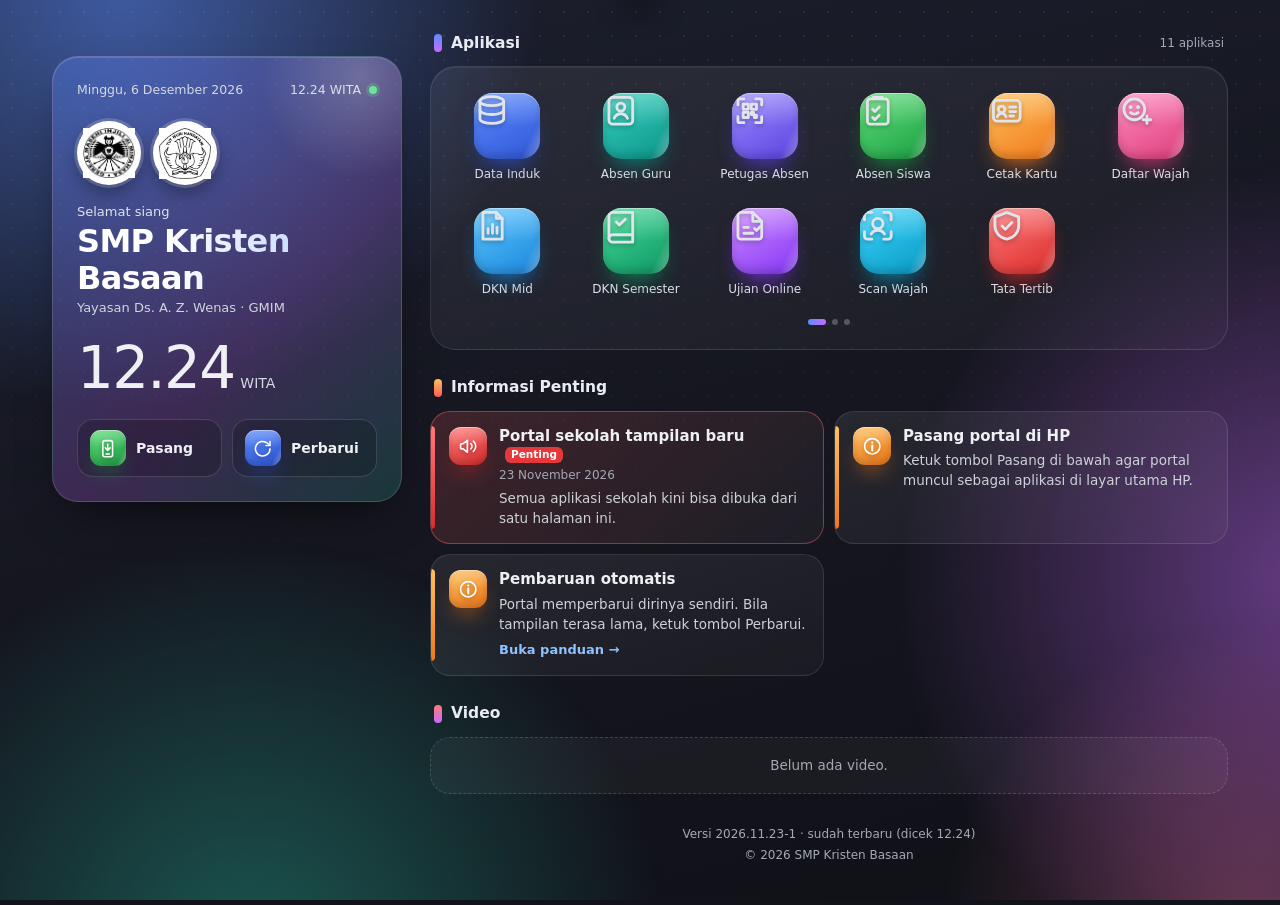
==== commit 574a029e: "Add files via upload" ====
--- a/index.html
+++ b/index.html
@@ -3,7 +3,7 @@
 <head>
 <meta charset="UTF-8">
 <meta name="viewport" content="width=device-width, initial-scale=1, viewport-fit=cover">
-<meta name="theme-color" content="#1c1e22">
+<meta name="theme-color" content="#1c1f2e">
 <meta name="description" content="Portal aplikasi sekolah SMP Kristen Basaan">
 <meta http-equiv="Cache-Control" content="no-cache">
 <meta name="apple-mobile-web-app-capable" content="yes">
@@ -114,145 +114,233 @@
 </script>
 
 <style>
-:root{--teks:#eceef1;--redup:#9aa1aa;--kartu:rgba(255,255,255,.055);--garis:rgba(255,255,255,.08);--ikon:clamp(52px,15.5vw,64px)}
+/* =====================================================================
+   TAMPILAN — warna utama bisa diganti di sini
+   ===================================================================== */
+:root{
+  --teks:#eef0f4;--redup:#a3a9b5;--kartu:rgba(255,255,255,.06);--garis:rgba(255,255,255,.1);
+  --aksen1:#5b8cff;--aksen2:#c86bff;   /* warna aksen garis & tombol. Warna cahaya latar: lihat .latar .b1 – .b4 */
+  --ikon:clamp(54px,15.5vw,64px)
+}
 *{box-sizing:border-box}
-html{background:#17191c}
-body{margin:0;min-height:100vh;color:var(--teks);font-family:system-ui,-apple-system,'Segoe UI',Roboto,'Helvetica Neue',Arial,sans-serif;-webkit-font-smoothing:antialiased;line-height:1.45}
-body::before{content:"";position:fixed;inset:0;z-index:-1;background:radial-gradient(130% 55% at 50% 0%,#3b3f47 0%,rgba(59,63,71,0) 65%),linear-gradient(180deg,#2a2d33 0%,#1b1d21 55%,#141518 100%)}
+html{background:#12131a}
+body{margin:0;min-height:100vh;color:var(--teks);font-family:system-ui,-apple-system,'Segoe UI',Roboto,'Helvetica Neue',Arial,sans-serif;-webkit-font-smoothing:antialiased;line-height:1.45;overflow-x:hidden}
 a{color:inherit;text-decoration:none}
 button{font:inherit;color:inherit}
 svg{display:block}
-.wrap{max-width:760px;margin:0 auto;padding:0 18px calc(112px + env(safe-area-inset-bottom))}
-
-/* ---------- atas ---------- */
-.atas{display:flex;justify-content:space-between;align-items:center;gap:10px;padding-top:calc(env(safe-area-inset-top) + 12px);font-size:12.5px;color:var(--redup)}
+
+/* ---------- latar bercahaya (bergerak pelan) ---------- */
+.latar{position:fixed;inset:0;z-index:-1;overflow:hidden;background:linear-gradient(165deg,#1c1f2e 0%,#15161f 50%,#101117 100%)}
+.latar i{position:absolute;width:75vmax;height:75vmax;border-radius:50%;will-change:transform}
+.latar .b1{top:-38vmax;left:-28vmax;background:radial-gradient(circle,rgba(91,140,255,.55),transparent 62%);animation:hanyut1 24s ease-in-out infinite alternate}
+.latar .b2{top:8vmax;right:-40vmax;background:radial-gradient(circle,rgba(200,107,255,.45),transparent 62%);animation:hanyut2 28s ease-in-out infinite alternate}
+.latar .b3{bottom:-42vmax;left:-18vmax;background:radial-gradient(circle,rgba(46,230,197,.32),transparent 62%);animation:hanyut3 32s ease-in-out infinite alternate}
+.latar .b4{bottom:-30vmax;right:-25vmax;width:55vmax;height:55vmax;background:radial-gradient(circle,rgba(255,122,168,.3),transparent 62%);animation:hanyut1 36s ease-in-out infinite alternate-reverse}
+.latar::after{content:"";position:absolute;inset:0;background-image:radial-gradient(rgba(255,255,255,.07) 1px,transparent 1.2px);background-size:24px 24px;-webkit-mask-image:linear-gradient(180deg,#000,transparent 70%);mask-image:linear-gradient(180deg,#000,transparent 70%)}
+@keyframes hanyut1{to{transform:translate(12vmax,8vmax) scale(1.1)}}
+@keyframes hanyut2{to{transform:translate(-14vmax,10vmax) scale(.92)}}
+@keyframes hanyut3{to{transform:translate(10vmax,-12vmax) scale(1.08)}}
+
+/* ---------- tata letak: HP = 1 kolom, laptop = 2 kolom ---------- */
+.wrap{max-width:760px;margin:0 auto;padding:0 16px calc(116px + env(safe-area-inset-bottom))}
+@media (min-width:1000px){
+  .wrap{max-width:1240px;display:grid;grid-template-columns:350px minmax(0,1fr);gap:28px;align-items:start;padding:28px 32px 40px}
+  .hero{position:sticky;top:28px}
+  .dock{display:none!important}
+}
+
+/* ---------- kartu judul (hero) ---------- */
+.hero{position:relative;overflow:hidden;margin-top:calc(env(safe-area-inset-top) + 12px);padding:16px 16px 18px;border-radius:26px;border:1px solid rgba(255,255,255,.14);
+  background:linear-gradient(135deg,rgba(91,140,255,.3),rgba(200,107,255,.22) 60%,rgba(46,230,197,.16));
+  box-shadow:0 20px 50px -20px rgba(0,0,0,.7),inset 0 1px 0 rgba(255,255,255,.15);animation:muncul .7s cubic-bezier(.2,.9,.3,1.1) backwards}
+.hero::before{content:"";position:absolute;width:220px;height:220px;right:-70px;top:-90px;border-radius:50%;background:radial-gradient(circle,rgba(255,255,255,.22),transparent 65%);pointer-events:none}
+.atas{display:flex;justify-content:space-between;align-items:center;gap:10px;font-size:12.5px;color:#d5d9e2}
 .atas .kanan{display:flex;align-items:center;gap:8px;font-variant-numeric:tabular-nums}
-.on{width:7px;height:7px;border-radius:50%;background:#4ade80;box-shadow:0 0 0 3px rgba(74,222,128,.18)}
-.on.off{background:#f87171;box-shadow:0 0 0 3px rgba(248,113,113,.18)}
-.kepala{display:flex;align-items:center;gap:12px;margin:20px 0 4px}
-.logo{width:46px;height:46px;border-radius:50%;background:#fff;display:grid;place-items:center;flex:none;box-shadow:0 6px 16px rgba(0,0,0,.4)}
+.on{width:8px;height:8px;border-radius:50%;background:#4ade80;box-shadow:0 0 0 3px rgba(74,222,128,.22);animation:denyut 2.4s ease-in-out infinite}
+.on.off{background:#f87171;box-shadow:0 0 0 3px rgba(248,113,113,.22)}
+@keyframes denyut{50%{box-shadow:0 0 0 6px rgba(74,222,128,0)}}
+.kepala{position:relative;display:flex;align-items:center;gap:12px;margin-top:14px}
+.logo{width:48px;height:48px;border-radius:50%;background:#fff;display:grid;place-items:center;flex:none;box-shadow:0 0 0 3px rgba(255,255,255,.18),0 8px 18px rgba(0,0,0,.35)}
 .logo img{width:80%;height:80%;object-fit:contain}
 .kepala .teks{flex:1;min-width:0}
-.sapa{font-size:13px;color:var(--redup)}
-h1{margin:1px 0 1px;font-size:clamp(22px,6.4vw,30px);line-height:1.15;font-weight:700;letter-spacing:-.015em}
-.sub{font-size:13px;color:var(--redup)}
-h2{display:flex;align-items:center;gap:8px;margin:28px 0 14px;font-size:15px;font-weight:600;color:#d3d6db}
-h2 small{margin-left:auto;font-weight:400;font-size:12px;color:var(--redup)}
-
-/* ---------- ikon aplikasi ---------- */
-.apps{display:grid;grid-template-columns:repeat(4,minmax(0,1fr));gap:18px 4px}
+.sapa{font-size:13px;color:#dfe3ea}
+h1{margin:1px 0 2px;font-size:clamp(22px,6.4vw,30px);line-height:1.15;font-weight:800;letter-spacing:-.02em;background:linear-gradient(90deg,#fff 30%,#cfe0ff 70%,#f3d3ff);-webkit-background-clip:text;background-clip:text;color:transparent}
+.sub{font-size:13px;color:#d0d5de}
+.jamBesar,.aksi-pc{display:none}
+@media (min-width:1000px){
+  .hero{margin-top:0;padding:24px}
+  .kepala{flex-wrap:wrap;margin-top:22px}
+  .kepala .teks{order:3;flex-basis:100%;margin-top:6px}
+  .logo{width:64px;height:64px}
+  h1{font-size:32px}
+  .jamBesar{display:block;margin-top:22px;font-size:58px;font-weight:200;line-height:1;letter-spacing:-.03em;font-variant-numeric:tabular-nums}
+  .jamBesar small{font-size:14px;font-weight:500;color:#d5d9e2;margin-left:6px;letter-spacing:0}
+  .aksi-pc{display:grid;grid-template-columns:1fr 1fr;gap:10px;margin-top:22px}
+  .aksi-pc button{position:relative;display:flex;align-items:center;gap:10px;padding:10px 12px;border-radius:16px;border:1px solid rgba(255,255,255,.14);background:rgba(0,0,0,.18);cursor:pointer;font-weight:600;font-size:14px;transition:background .2s,transform .2s}
+  .aksi-pc button:hover{background:rgba(255,255,255,.1);transform:translateY(-2px)}
+  .aksi-pc .ik{--ikon:36px;border-radius:11px}
+  .aksi-pc button.ada::before{content:"";position:absolute;top:6px;right:8px;width:10px;height:10px;border-radius:50%;background:#ff3b30;animation:denyutMerah 1.6s infinite}
+}
+
+/* ---------- judul bagian ---------- */
+h2{display:flex;align-items:center;gap:9px;margin:26px 4px 12px;font-size:15.5px;font-weight:700;color:#e9ecf2;scroll-margin-top:16px}
+h2::before{content:"";width:8px;height:18px;border-radius:4px;background:linear-gradient(180deg,var(--c1,var(--aksen1)),var(--c2,var(--aksen2)))}
+h2 small{margin-left:auto;font-weight:500;font-size:12px;color:var(--redup)}
+@media (min-width:1000px){main>h2:first-child{margin-top:4px}}
+.panel{border-radius:26px;padding:20px 8px 18px;background:linear-gradient(160deg,rgba(255,255,255,.075),rgba(255,255,255,.025));border:1px solid var(--garis);box-shadow:inset 0 1px 0 rgba(255,255,255,.06)}
+
+/* ---------- ikon aplikasi (bergerak) ---------- */
+.apps{display:grid;grid-template-columns:repeat(4,minmax(0,1fr));gap:20px 4px}
 @media (min-width:600px){.apps{grid-template-columns:repeat(6,minmax(0,1fr))}}
-.app{display:flex;flex-direction:column;align-items:center;gap:7px;text-align:center;-webkit-tap-highlight-color:transparent;outline:none}
-.app span{font-size:12px;line-height:1.25;color:#d9dce0;max-width:100%;display:-webkit-box;-webkit-line-clamp:2;-webkit-box-orient:vertical;overflow:hidden}
-.ik{position:relative;width:var(--ikon);height:var(--ikon);flex:none;border-radius:28%;display:grid;place-items:center;color:#fff;background:linear-gradient(150deg,var(--w1,#9aa3ae),var(--w2,#5b6470));box-shadow:inset 0 1px 0 rgba(255,255,255,.38),inset 0 -4px 8px rgba(0,0,0,.18),0 8px 16px -6px rgba(0,0,0,.65);transition:transform .15s}
-.ik::after{content:"";position:absolute;inset:0;border-radius:inherit;background:linear-gradient(180deg,rgba(255,255,255,.26),rgba(255,255,255,0) 50%);pointer-events:none}
-.ik svg{width:54%;height:54%;filter:drop-shadow(0 2px 2px rgba(0,0,0,.25))}
+@media (min-width:1000px){:root{--ikon:66px}.apps{grid-template-columns:repeat(auto-fill,minmax(108px,1fr));gap:26px 8px}.panel{padding:26px 16px 24px}}
+.app{display:flex;flex-direction:column;align-items:center;gap:8px;text-align:center;-webkit-tap-highlight-color:transparent;outline:none;transition:transform .15s;
+  animation:muncul .65s cubic-bezier(.2,.9,.3,1.35) backwards;animation-delay:calc(var(--i,0) * 60ms + .15s)}
+.app:active{transform:scale(.9)}
+.app span{font-size:12px;line-height:1.25;color:#e1e4ea;max-width:100%;display:-webkit-box;-webkit-line-clamp:2;-webkit-box-orient:vertical;overflow:hidden;transition:color .2s}
+@keyframes muncul{from{opacity:0;transform:translateY(18px) scale(.6)}}
+
+.ik{position:relative;width:var(--ikon);height:var(--ikon);flex:none;border-radius:28%;display:grid;place-items:center;color:#fff;
+  background:linear-gradient(150deg,var(--w1,#9aa3ae),var(--w2,#5b6470));
+  box-shadow:inset 0 1px 0 rgba(255,255,255,.4),inset 0 -4px 8px rgba(0,0,0,.18),0 12px 22px -10px var(--w2,#000),0 6px 12px -8px rgba(0,0,0,.6);transition:box-shadow .25s}
+.ik::after{content:"";position:absolute;inset:0;border-radius:inherit;background:linear-gradient(180deg,rgba(255,255,255,.28),rgba(255,255,255,0) 50%);pointer-events:none}
+.ik svg{position:relative;z-index:1;width:54%;height:54%;filter:drop-shadow(0 2px 2px rgba(0,0,0,.25))}
 .ik img{width:100%;height:100%;object-fit:cover;border-radius:inherit}
-.app:active .ik,.dock button:active .ik{transform:scale(.9)}
+/* melayang naik-turun */
+.app .ik{animation:melayang 4.2s ease-in-out infinite;animation-delay:calc(var(--i,0) * -.38s)}
+@keyframes melayang{0%,100%{transform:translateY(0)}50%{transform:translateY(-5px)}}
+/* kilauan yang menyapu ikon */
+.app .ik::before,.dock .ik::before,.aksi-pc .ik::before{content:"";position:absolute;inset:0;border-radius:inherit;z-index:2;pointer-events:none;
+  background:linear-gradient(115deg,transparent 38%,rgba(255,255,255,.5) 50%,transparent 62%);background-size:260% 100%;background-repeat:no-repeat;
+  animation:kilau 7s ease-in-out infinite;animation-delay:calc(var(--i,0) * .5s + 1s)}
+@keyframes kilau{0%{background-position:160% 0}22%,100%{background-position:-60% 0}}
+/* gambar di dalam ikon bergoyang saat disentuh / disorot */
+.app:hover .ik svg,.app:focus-visible .ik svg,.app:active .ik svg{animation:goyang .55s ease-in-out}
+.app:hover .ik{box-shadow:inset 0 1px 0 rgba(255,255,255,.4),inset 0 -4px 8px rgba(0,0,0,.18),0 16px 30px -8px var(--w2,#000),0 6px 12px -8px rgba(0,0,0,.6)}
+.app:hover span{color:#fff}
+@keyframes goyang{20%{transform:rotate(-12deg) scale(1.1)}45%{transform:rotate(9deg) scale(1.1)}70%{transform:rotate(-5deg)}}
 .app:focus-visible .ik,.dock button:focus-visible .ik{outline:2px solid #fff;outline-offset:3px}
-.titik{display:flex;justify-content:center;gap:6px;margin-top:20px}
-.titik i{width:6px;height:6px;border-radius:50%;background:rgba(255,255,255,.22)}
-.titik i:first-child{background:#fff}
+.titik{display:flex;justify-content:center;gap:6px;margin-top:22px}
+.titik i{width:6px;height:6px;border-radius:3px;background:rgba(255,255,255,.25)}
+.titik i:first-child{width:18px;background:linear-gradient(90deg,var(--aksen1),var(--aksen2))}
 
 /* ---------- informasi ---------- */
 .info{display:grid;gap:10px}
 @media (min-width:700px){.info{grid-template-columns:1fr 1fr}}
-.kartu{display:flex;gap:12px;align-items:flex-start;background:var(--kartu);border:1px solid var(--garis);border-radius:18px;padding:14px 15px}
-.kartu.penting{border-color:rgba(255,107,107,.35);background:linear-gradient(135deg,rgba(255,92,92,.12),rgba(255,255,255,.04))}
+.kartu{position:relative;overflow:hidden;display:flex;gap:12px;align-items:flex-start;background:linear-gradient(160deg,rgba(255,255,255,.08),rgba(255,255,255,.03));border:1px solid var(--garis);border-radius:20px;padding:15px 15px 15px 18px;animation:muncul .6s ease-out backwards;animation-delay:calc(var(--i,0) * 80ms + .4s);transition:transform .2s,border-color .2s}
+.kartu::before{content:"";position:absolute;left:0;top:14px;bottom:14px;width:4px;border-radius:0 4px 4px 0;background:linear-gradient(180deg,#ffc15a,#f0781c)}
+.kartu.penting{border-color:rgba(255,107,107,.4);background:linear-gradient(135deg,rgba(255,92,92,.18),rgba(255,255,255,.04))}
+.kartu.penting::before{background:linear-gradient(180deg,#ff7a7a,#db2c2c)}
+.kartu.penting .ik{animation:denyutMerah 2s infinite}
+@keyframes denyutMerah{0%{box-shadow:0 0 0 0 rgba(255,59,48,.55)}70%,100%{box-shadow:0 0 0 10px rgba(255,59,48,0)}}
+@media (hover:hover){.kartu:hover{transform:translateY(-3px);border-color:rgba(255,255,255,.2)}}
 .kartu .ik{--ikon:38px;border-radius:12px}
 .kartu .isi{flex:1;min-width:0}
 .kartu h3{margin:0;font-size:15px;line-height:1.3}
 .tag{display:inline-block;font-size:10.5px;font-weight:700;background:#e5383b;color:#fff;border-radius:6px;padding:1px 6px;margin-left:6px;vertical-align:2px}
 .kartu small{display:block;color:var(--redup);font-size:12px;margin-top:1px}
-.kartu p{margin:5px 0 0;font-size:13.5px;color:#c6cad0;white-space:pre-line}
-.lanjut{display:inline-block;margin-top:7px;color:#7db8ff;font-size:13px;font-weight:600}
+.kartu p{margin:5px 0 0;font-size:13.5px;color:#cdd1d8;white-space:pre-line}
+.lanjut{display:inline-block;margin-top:7px;color:#8fc2ff;font-size:13px;font-weight:600}
 
 /* ---------- video ---------- */
-.video{display:grid;grid-auto-flow:column;grid-auto-columns:78%;gap:12px;overflow-x:auto;scroll-snap-type:x mandatory;margin:0 -18px;padding:0 18px 6px;scrollbar-width:none}
+.video{display:grid;grid-auto-flow:column;grid-auto-columns:78%;gap:12px;overflow-x:auto;scroll-snap-type:x mandatory;margin:0 -16px;padding:0 16px 6px;scrollbar-width:none}
 .video::-webkit-scrollbar{display:none}
 @media (min-width:700px){.video{grid-auto-flow:row;grid-template-columns:repeat(3,minmax(0,1fr));grid-auto-columns:auto;overflow:visible;margin:0;padding:0}}
-.vid{scroll-snap-align:start;display:block;width:100%;text-align:left;padding:0;cursor:pointer;background:var(--kartu);border:1px solid var(--garis);border-radius:18px;overflow:hidden;-webkit-tap-highlight-color:transparent}
-.vid .th{position:relative;display:block;aspect-ratio:16/9;background:linear-gradient(150deg,#3a3f48,#23262b)}
-.vid .th img{position:absolute;inset:0;width:100%;height:100%;object-fit:cover}
-.vid .main{position:absolute;left:50%;top:50%;width:46px;height:46px;margin:-23px 0 0 -23px;border-radius:50%;background:rgba(0,0,0,.55);display:grid;place-items:center;-webkit-backdrop-filter:blur(4px);backdrop-filter:blur(4px)}
+.vid{scroll-snap-align:start;display:block;width:100%;text-align:left;padding:0;cursor:pointer;background:linear-gradient(160deg,rgba(255,255,255,.08),rgba(255,255,255,.03));border:1px solid var(--garis);border-radius:20px;overflow:hidden;-webkit-tap-highlight-color:transparent;transition:transform .2s}
+@media (hover:hover){.vid:hover{transform:translateY(-3px)}.vid:hover .th img{transform:scale(1.06)}}
+.vid .th{position:relative;display:block;aspect-ratio:16/9;overflow:hidden;background:linear-gradient(135deg,#5a3a80,#34508a)}
+.vid .th img{position:absolute;inset:0;width:100%;height:100%;object-fit:cover;transition:transform .4s}
+.vid .main{position:absolute;left:50%;top:50%;width:48px;height:48px;margin:-24px 0 0 -24px;border-radius:50%;background:rgba(255,40,60,.9);display:grid;place-items:center;box-shadow:0 0 0 0 rgba(255,40,60,.5);animation:denyutMerah 2.2s infinite}
 .vid .main svg{width:20px;height:20px;margin-left:3px}
 .vid b{display:block;padding:10px 12px 0;font-size:13.5px;font-weight:600;line-height:1.35}
 .vid small{display:block;padding:2px 12px 0;color:var(--redup);font-size:12px}
 .vid::after{content:"";display:block;height:11px}
 .vid:active{transform:scale(.98)}
-.kosong{color:var(--redup);font-size:13.5px;background:var(--kartu);border:1px dashed rgba(255,255,255,.14);border-radius:18px;padding:18px;text-align:center}
+.kosong{color:var(--redup);font-size:13.5px;background:rgba(255,255,255,.04);border:1px dashed rgba(255,255,255,.16);border-radius:20px;padding:18px;text-align:center}
 
 .kaki{margin-top:30px;text-align:center;color:var(--redup);font-size:12px;line-height:1.7}
 
-/* ---------- dock bawah ---------- */
-.dock{--ikon:46px;position:fixed;left:50%;bottom:calc(10px + env(safe-area-inset-bottom));transform:translateX(-50%);z-index:30;width:min(420px,calc(100% - 24px));display:grid;grid-template-columns:repeat(4,1fr);padding:10px 6px 7px;border-radius:28px;background:rgba(56,59,66,.78);-webkit-backdrop-filter:blur(14px);backdrop-filter:blur(14px);border:1px solid rgba(255,255,255,.08);box-shadow:0 14px 34px rgba(0,0,0,.5)}
-.dock button{position:relative;display:flex;flex-direction:column;align-items:center;gap:4px;background:none;border:0;padding:0;cursor:pointer;font-size:10.5px;color:#d9dce0;-webkit-tap-highlight-color:transparent;outline:none}
-.dock button.ada::before{content:"";position:absolute;z-index:2;top:-3px;left:calc(50% + 15px);width:12px;height:12px;border-radius:50%;background:#ff3b30;border:2px solid #383b42}
-.dock button:disabled{opacity:.6}
-.dock .putar svg{animation:putar 1s linear infinite}
+/* ---------- dock bawah (HP) ---------- */
+.dock{--ikon:46px;position:fixed;left:50%;bottom:calc(10px + env(safe-area-inset-bottom));transform:translateX(-50%);z-index:30;width:min(420px,calc(100% - 24px));display:grid;grid-template-columns:repeat(4,1fr);padding:10px 6px 7px;border-radius:28px;background:rgba(40,42,56,.72);-webkit-backdrop-filter:blur(16px) saturate(1.4);backdrop-filter:blur(16px) saturate(1.4);border:1px solid rgba(255,255,255,.12);box-shadow:0 14px 34px rgba(0,0,0,.5);animation:naikDock .6s .5s cubic-bezier(.2,.9,.3,1.2) backwards}
+@keyframes naikDock{from{transform:translate(-50%,140%)}}
+.dock button{position:relative;display:flex;flex-direction:column;align-items:center;gap:4px;background:none;border:0;padding:0;cursor:pointer;font-size:10.5px;color:#dfe2e8;-webkit-tap-highlight-color:transparent;outline:none;transition:transform .15s}
+.dock button:active{transform:scale(.88)}
+.dock button.ada::before{content:"";position:absolute;z-index:3;top:-3px;left:calc(50% + 15px);width:12px;height:12px;border-radius:50%;background:#ff3b30;border:2px solid #2c2e3a;animation:denyutMerah 1.6s infinite}
+.dock button:disabled,.aksi-pc button:disabled{opacity:.6}
+.putar svg{animation:putar 1s linear infinite}
 @keyframes putar{to{transform:rotate(360deg)}}
 
 /* ---------- pesan & jendela ---------- */
-.toast{position:fixed;left:50%;top:calc(env(safe-area-inset-top) + 12px);z-index:60;transform:translate(-50%,-160%);transition:transform .3s cubic-bezier(.2,.9,.3,1);max-width:calc(100% - 24px);background:rgba(44,47,53,.97);border:1px solid var(--garis);border-radius:16px;padding:10px 16px;font-size:13.5px;box-shadow:0 12px 30px rgba(0,0,0,.45)}
+.toast{position:fixed;left:50%;top:calc(env(safe-area-inset-top) + 12px);z-index:60;transform:translate(-50%,-160%);transition:transform .3s cubic-bezier(.2,.9,.3,1);max-width:calc(100% - 24px);background:rgba(40,42,56,.97);border:1px solid var(--garis);border-radius:16px;padding:10px 16px;font-size:13.5px;box-shadow:0 12px 30px rgba(0,0,0,.45)}
 .toast.tampil{transform:translate(-50%,0)}
-.modal{position:fixed;inset:0;z-index:70;display:none;align-items:center;justify-content:center;padding:18px;background:rgba(0,0,0,.65)}
+.modal{position:fixed;inset:0;z-index:70;display:none;align-items:center;justify-content:center;padding:18px;background:rgba(8,9,14,.7)}
 .modal.tampil{display:flex}
-.mbox{width:min(440px,100%);background:#26292e;border:1px solid var(--garis);border-radius:22px;padding:20px;box-shadow:0 20px 50px rgba(0,0,0,.5);animation:naik .25s ease-out}
-@keyframes naik{from{transform:translateY(14px);opacity:0}}
+.mbox{width:min(440px,100%);background:#232534;border:1px solid var(--garis);border-radius:22px;padding:20px;box-shadow:0 20px 50px rgba(0,0,0,.5);animation:muncul .3s ease-out}
 .mbox h3{margin:0 0 8px;font-size:18px}
-.mbox .isi{font-size:14.5px;color:#d0d3d8;line-height:1.55}
+.mbox .isi{font-size:14.5px;color:#d3d6dd;line-height:1.55}
 .mbox ol{margin:6px 0;padding-left:20px}
 .tombol{display:flex;gap:10px;justify-content:flex-end;margin-top:18px}
 .tbl{border:0;border-radius:12px;padding:10px 16px;font-weight:600;cursor:pointer;background:rgba(255,255,255,.1)}
-.tbl.utama{background:#3b82f6}
+.tbl.utama{background:linear-gradient(135deg,var(--aksen1),var(--aksen2))}
 .mbox.lebar{width:min(900px,100%);padding:0;overflow:hidden}
 .vframe{aspect-ratio:16/9;background:#000}
 .vframe iframe{width:100%;height:100%;border:0;display:block}
 .vjudul{display:flex;align-items:center;gap:10px;padding:12px 14px}
 .vjudul b{flex:1;font-size:14.5px}
 
-@media (prefers-reduced-motion:reduce){*{animation:none!important;transition:none!important}}
+@media (prefers-reduced-motion:reduce){*,*::before,*::after{animation:none!important;transition:none!important}}
 </style>
 </head>
 <body>
 
+<div class="latar" aria-hidden="true"><i class="b1"></i><i class="b2"></i><i class="b3"></i><i class="b4"></i></div>
+
 <div class="wrap">
-  <div class="atas">
-    <span id="tanggal">&nbsp;</span>
-    <span class="kanan"><span id="jam">--.--</span><i class="on" id="online" title="Online"></i></span>
-  </div>
-
-  <header class="kepala">
-    <span class="logo" id="logoKiri"></span>
-    <div class="teks">
-      <div class="sapa" id="sapa">Selamat datang</div>
-      <h1 id="judul"></h1>
-      <div class="sub" id="subjudul"></div>
+  <aside class="hero">
+    <div class="atas">
+      <span id="tanggal">&nbsp;</span>
+      <span class="kanan"><span id="jam">--.--</span><i class="on" id="online" title="Online"></i></span>
     </div>
-    <span class="logo" id="logoKanan"></span>
-  </header>
-
-  <h2>Aplikasi</h2>
-  <nav class="apps" id="apps" aria-label="Aplikasi sekolah"></nav>
-  <div class="titik" aria-hidden="true"><i></i><i></i><i></i></div>
-
-  <h2 id="info">Informasi Penting</h2>
-  <section class="info" id="daftarInfo"></section>
-
-  <h2 id="video">Video</h2>
-  <section class="video" id="daftarVideo"></section>
-
-  <footer class="kaki">
-    <div id="status">Memeriksa pembaruan…</div>
-    <div>© <span id="tahun">2026</span> SMP Kristen Basaan</div>
-  </footer>
+    <header class="kepala">
+      <span class="logo" id="logoKiri"></span>
+      <div class="teks">
+        <div class="sapa" id="sapa">Selamat datang</div>
+        <h1 id="judul"></h1>
+        <div class="sub" id="subjudul"></div>
+      </div>
+      <span class="logo" id="logoKanan"></span>
+    </header>
+    <div class="jamBesar"><span id="jamBesar">--.--</span><small>WITA</small></div>
+    <div class="aksi-pc">
+      <button type="button" data-aksi="pasang"><span class="ik" style="--w1:#5fe07a;--w2:#1e9f45" data-ikon="pasang"></span><span class="lblPasang">Pasang</span></button>
+      <button type="button" data-aksi="perbarui"><span class="ik" style="--w1:#5b8cff;--w2:#2f56d6" data-ikon="perbarui"></span>Perbarui</button>
+    </div>
+  </aside>
+
+  <main>
+    <h2 style="--c1:#5b8cff;--c2:#c86bff">Aplikasi <small id="jmlApp"></small></h2>
+    <div class="panel">
+      <nav class="apps" id="apps" aria-label="Aplikasi sekolah"></nav>
+      <div class="titik" aria-hidden="true"><i></i><i></i><i></i></div>
+    </div>
+
+    <h2 id="info" style="--c1:#ffc15a;--c2:#ff5c5c">Informasi Penting</h2>
+    <section class="info" id="daftarInfo"></section>
+
+    <h2 id="video" style="--c1:#ff7a7a;--c2:#c86bff">Video</h2>
+    <section class="video" id="daftarVideo"></section>
+
+    <footer class="kaki">
+      <div id="status">Memeriksa pembaruan…</div>
+      <div>© <span id="tahun">2026</span> SMP Kristen Basaan</div>
+    </footer>
+  </main>
 </div>
 
 <nav class="dock" aria-label="Menu">
-  <button type="button" data-aksi="info"><span class="ik" style="--w1:#ffc15a;--w2:#f0781c" data-ikon="pengumuman"></span>Info</button>
-  <button type="button" data-aksi="video"><span class="ik" style="--w1:#ff7a7a;--w2:#db2c2c" data-ikon="video"></span>Video</button>
-  <button type="button" data-aksi="pasang" id="btnPasang"><span class="ik" style="--w1:#5fe07a;--w2:#1e9f45" data-ikon="pasang"></span><span id="lblPasang">Pasang</span></button>
-  <button type="button" data-aksi="perbarui" id="btnPerbarui"><span class="ik" style="--w1:#5b8cff;--w2:#2f56d6" data-ikon="perbarui"></span>Perbarui</button>
+  <button type="button" data-aksi="info"><span class="ik" style="--w1:#ffc15a;--w2:#f0781c;--i:0" data-ikon="pengumuman"></span>Info</button>
+  <button type="button" data-aksi="video"><span class="ik" style="--w1:#ff7a7a;--w2:#db2c2c;--i:1" data-ikon="video"></span>Video</button>
+  <button type="button" data-aksi="pasang"><span class="ik" style="--w1:#5fe07a;--w2:#1e9f45;--i:2" data-ikon="pasang"></span><span class="lblPasang">Pasang</span></button>
+  <button type="button" data-aksi="perbarui"><span class="ik" style="--w1:#5b8cff;--w2:#2f56d6;--i:3" data-ikon="perbarui"></span>Perbarui</button>
 </nav>
 
 <div class="toast" id="toast" role="status" aria-live="polite"></div>
@@ -326,8 +414,9 @@
   });
 }
 function gambarAplikasi() {
-  $('#apps').innerHTML = APLIKASI.map(a =>
-    '<a class="app" href="' + esc(tautan(a.link)) + '"' + tabBaru(a) + ' title="' + esc(a.nama) + '">' + ikon(a) + '<span>' + esc(a.nama) + '</span></a>').join('');
+  $('#apps').innerHTML = APLIKASI.map((a, i) =>
+    '<a class="app" style="--i:' + i + '" href="' + esc(tautan(a.link)) + '"' + tabBaru(a) + ' title="' + esc(a.nama) + '">' + ikon(a) + '<span>' + esc(a.nama) + '</span></a>').join('');
+  $('#jmlApp').textContent = APLIKASI.length + ' aplikasi';
 }
 function tglIndo(t) {
   const m = /^(\d{4})-(\d{1,2})-(\d{1,2})$/.exec(t || '');
@@ -393,7 +482,9 @@
 function tikJam() {
   const w = waktuWita(), j = w.getHours();
   $('#tanggal').textContent = HARI[w.getDay()] + ', ' + w.getDate() + ' ' + BULAN[w.getMonth()] + ' ' + w.getFullYear();
-  $('#jam').textContent = String(j).padStart(2, '0') + '.' + String(w.getMinutes()).padStart(2, '0') + ' WITA';
+  const hm = String(j).padStart(2, '0') + '.' + String(w.getMinutes()).padStart(2, '0');
+  $('#jam').textContent = hm + ' WITA';
+  $('#jamBesar').textContent = hm;
   $('#sapa').textContent = 'Selamat ' + (j < 4 ? 'malam' : j < 11 ? 'pagi' : j < 15 ? 'siang' : j < 18 ? 'sore' : 'malam');
   $('#tahun').textContent = w.getFullYear();
 }
@@ -409,8 +500,8 @@
 const terpasang = () => matchMedia('(display-mode: standalone)').matches || matchMedia('(display-mode: fullscreen)').matches || navigator.standalone === true;
 function uiPasang() {
   const sudah = terpasang();
-  $('#lblPasang').textContent = sudah ? 'Terpasang' : 'Pasang';
-  $('#btnPasang').classList.toggle('ada', !!tundaPasang && !sudah);
+  document.querySelectorAll('.lblPasang').forEach(el => { el.textContent = sudah ? 'Terpasang' : 'Pasang'; });
+  document.querySelectorAll('[data-aksi="pasang"]').forEach(el => el.classList.toggle('ada', !!tundaPasang && !sudah));
 }
 window.addEventListener('beforeinstallprompt', e => { e.preventDefault(); tundaPasang = e; uiPasang(); });
 window.addEventListener('appinstalled', () => { tundaPasang = null; uiPasang(); toast('Portal sudah terpasang di layar utama HP.'); });
@@ -437,7 +528,7 @@
 function hashTeks(s) { let h = 0x811c9dc5; for (let i = 0; i < s.length; i++) { h ^= s.charCodeAt(i); h = Math.imul(h, 16777619); } return (h >>> 0).toString(36); }
 function status(teks, baru) {
   $('#status').textContent = 'Versi ' + (ambil('portal_versi') || '—') + ' · ' + teks;
-  $('#btnPerbarui').classList.toggle('ada', !!baru);
+  document.querySelectorAll('[data-aksi="perbarui"]').forEach(el => el.classList.toggle('ada', !!baru));
 }
 async function hashServer() {
   const r = await fetch(location.pathname + '?cek=' + Date.now(), { cache: 'no-store' });
@@ -484,8 +575,7 @@
 }
 async function perbarui() {
   if (!navigator.onLine) { toast('Tidak ada internet. Sambungkan lalu coba lagi.'); return; }
-  const b = $('#btnPerbarui');
-  b.disabled = true; b.querySelector('.ik').classList.add('putar');
+  document.querySelectorAll('[data-aksi="perbarui"]').forEach(b => { b.disabled = true; b.querySelector('.ik').classList.add('putar'); });
   toast('Memperbarui portal & semua aplikasi…', 8000);
   sessionStorage.removeItem('portal_coba');
   try { const v = await versiServer(); if (v) simpan('portal_versi', v); } catch (e) { /* abaikan */ }
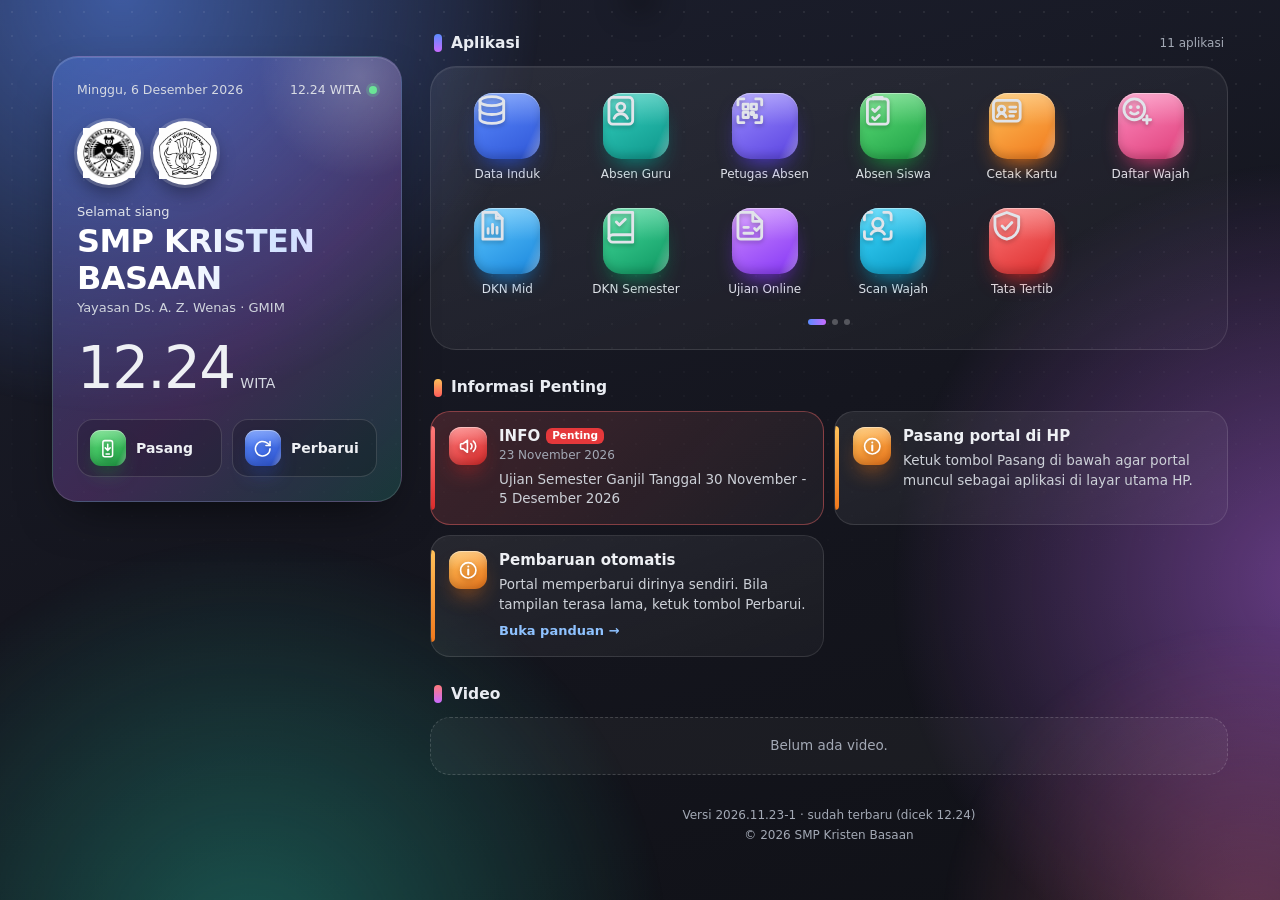
==== commit a4d1dd6f: "Update index.html" ====
--- a/index.html
+++ b/index.html
@@ -34,7 +34,7 @@
    [1] JUDUL DI BAGIAN ATAS
    ===================================================================== */
 const PORTAL = {
-  judul:     'SMP Kristen Basaan',
+  judul:     'SMP KRISTEN BASAAN',
   subjudul:  'Yayasan Ds. A. Z. Wenas · GMIM',
   logoKiri:  'assets-landing/logo-yayasan.png',   // kosongkan '' bila tidak dipakai
   logoKanan: 'assets-landing/logo-tutwuri.png'    // kosongkan '' bila tidak dipakai
@@ -87,7 +87,7 @@
    teksLink : (boleh tidak diisi) tulisan tombol link, bawaan "Selengkapnya"
    ===================================================================== */
 const INFO = [
-  { judul: 'Portal sekolah tampilan baru', isi: 'Semua aplikasi sekolah kini bisa dibuka dari satu halaman ini.', tanggal: '2026-11-23', penting: true, link: '' },
+  { judul: 'INFO', isi: 'Ujian Semester Ganjil Tanggal 30 November - 5 Desember 2026', tanggal: '2026-11-23', penting: true, link: '' },
   { judul: 'Pasang portal di HP', isi: 'Ketuk tombol Pasang di bawah agar portal muncul sebagai aplikasi di layar utama HP.', tanggal: '', penting: false, link: '' },
   { judul: 'Pembaruan otomatis', isi: 'Portal memperbarui dirinya sendiri. Bila tampilan terasa lama, ketuk tombol Perbarui.', tanggal: '', penting: false, link: 'Panduan.pdf', teksLink: 'Buka panduan' },
 ];
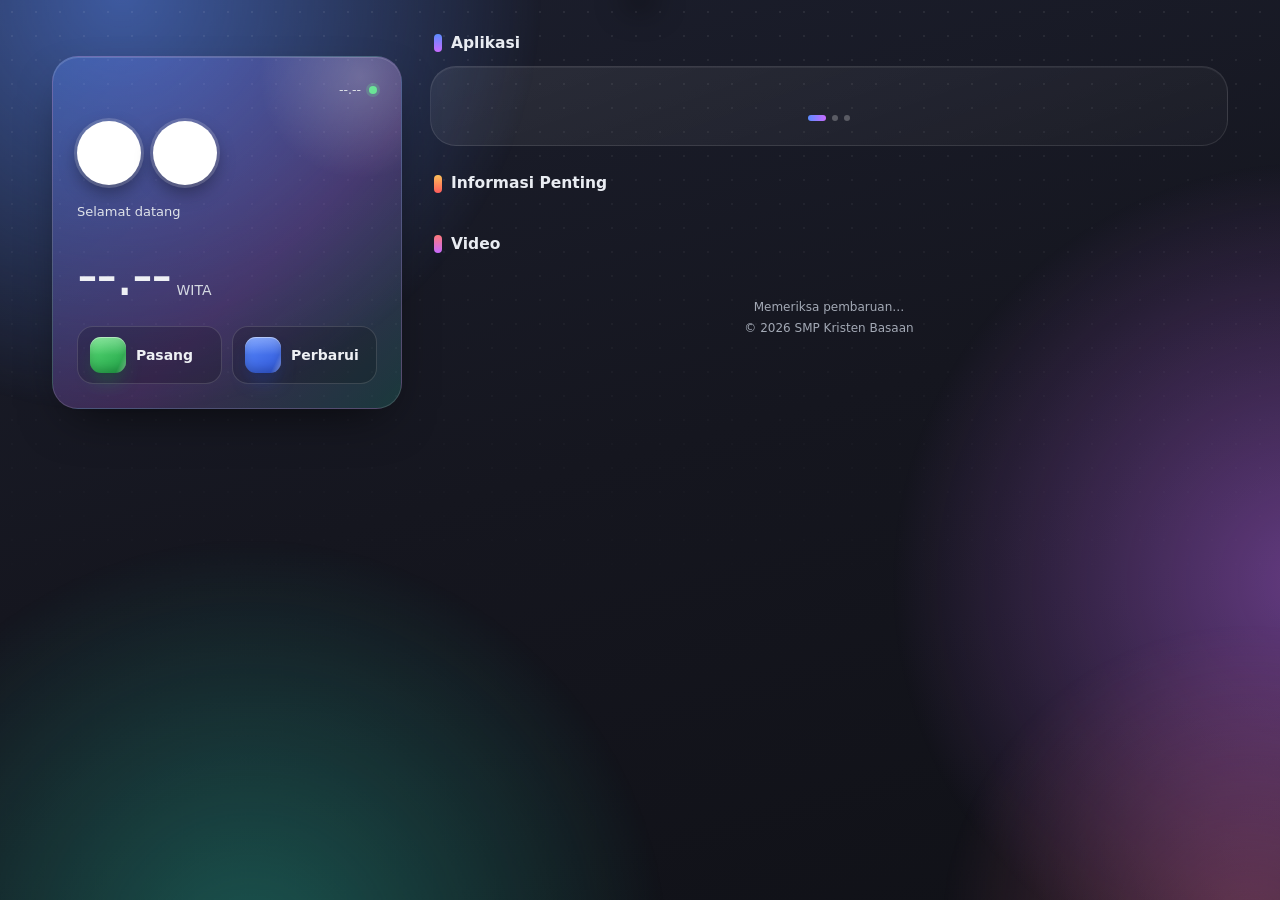
==== commit a1ab2916: "Update index.html" ====
--- a/index.html
+++ b/index.html
@@ -36,8 +36,8 @@
 const PORTAL = {
   judul:     'SMP KRISTEN BASAAN',
   subjudul:  'Yayasan Ds. A. Z. Wenas · GMIM',
-  logoKiri:  'assets-landing/logo-yayasan.png',   // kosongkan '' bila tidak dipakai
-  logoKanan: 'assets-landing/logo-tutwuri.png'    // kosongkan '' bila tidak dipakai
+  logoKiri:  //'assets-landing/logo-yayasan.png',   // kosongkan '' bila tidak dipakai
+  logoKanan: //'assets-landing/logo-tutwuri.png'    // kosongkan '' bila tidak dipakai
 };
 
 
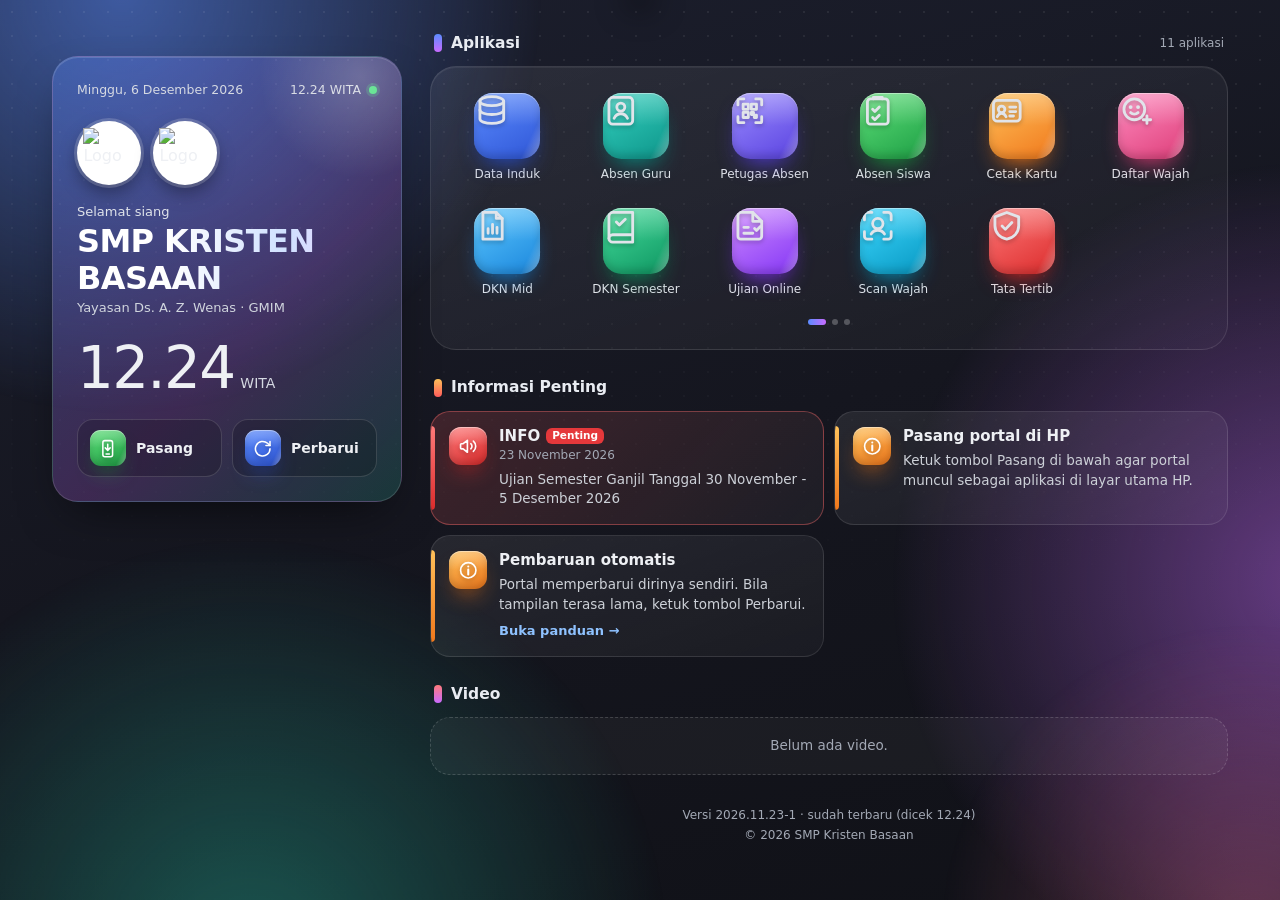
==== commit fe66b8e3: "Update index.html" ====
--- a/index.html
+++ b/index.html
@@ -36,8 +36,8 @@
 const PORTAL = {
   judul:     'SMP KRISTEN BASAAN',
   subjudul:  'Yayasan Ds. A. Z. Wenas · GMIM',
-  logoKiri:  //'assets-landing/logo-yayasan.png',   // kosongkan '' bila tidak dipakai
-  logoKanan: //'assets-landing/logo-tutwuri.png'    // kosongkan '' bila tidak dipakai
+  logoKiri:  'assets-landing/logo-yayasan1.png',   // kosongkan '' bila tidak dipakai
+  logoKanan: 'assets-landing/logo-tutwuri1.png'    // kosongkan '' bila tidak dipakai
 };
 
 
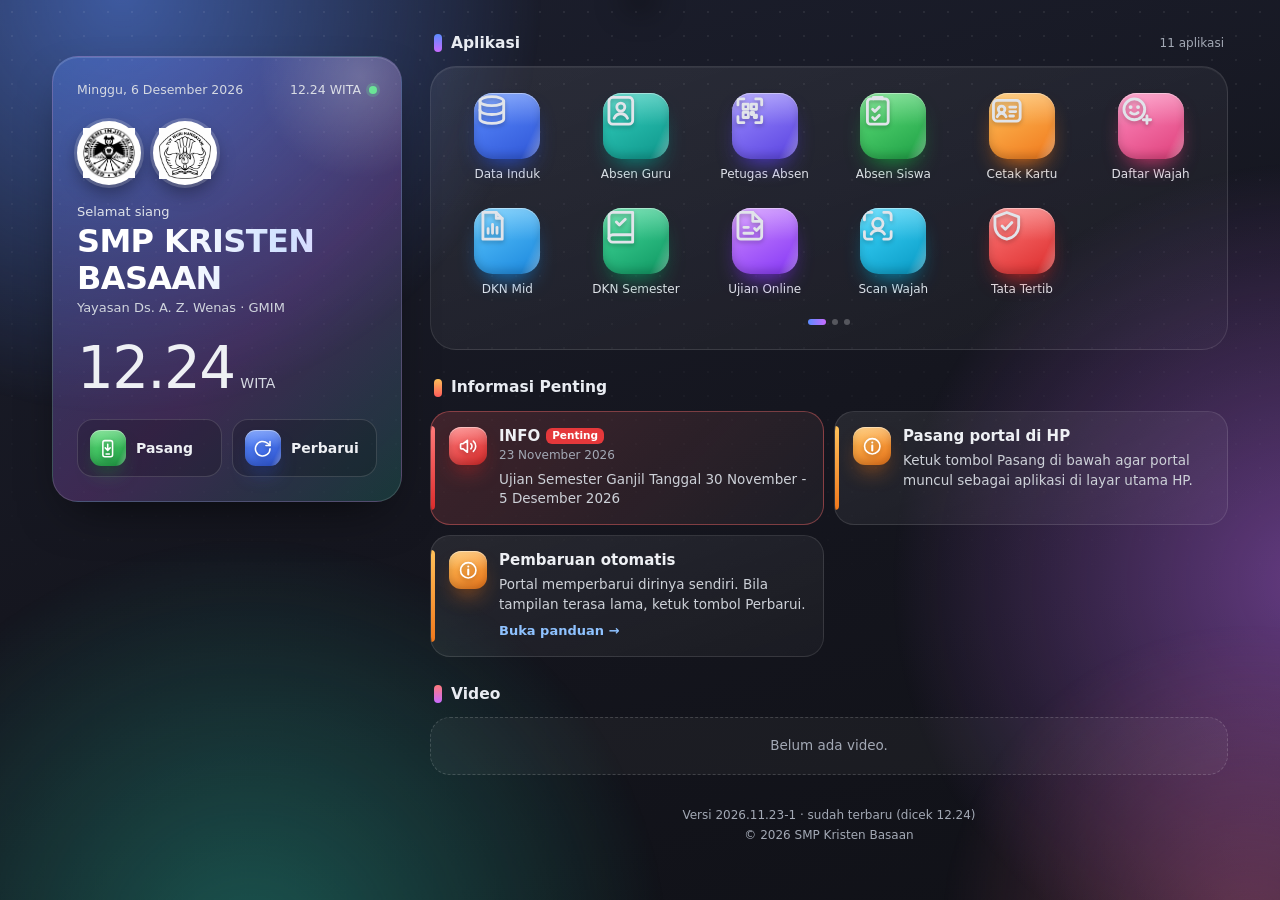
==== commit 6387b037: "Update index.html" ====
--- a/index.html
+++ b/index.html
@@ -36,8 +36,8 @@
 const PORTAL = {
   judul:     'SMP KRISTEN BASAAN',
   subjudul:  'Yayasan Ds. A. Z. Wenas · GMIM',
-  logoKiri:  'assets-landing/logo-yayasan1.png',   // kosongkan '' bila tidak dipakai
-  logoKanan: 'assets-landing/logo-tutwuri1.png'    // kosongkan '' bila tidak dipakai
+  logoKiri:  'assets-landing/logo-yayasan.png',   // kosongkan '' bila tidak dipakai
+  logoKanan: 'assets-landing/logo-tutwuri.png'    // kosongkan '' bila tidak dipakai
 };
 
 
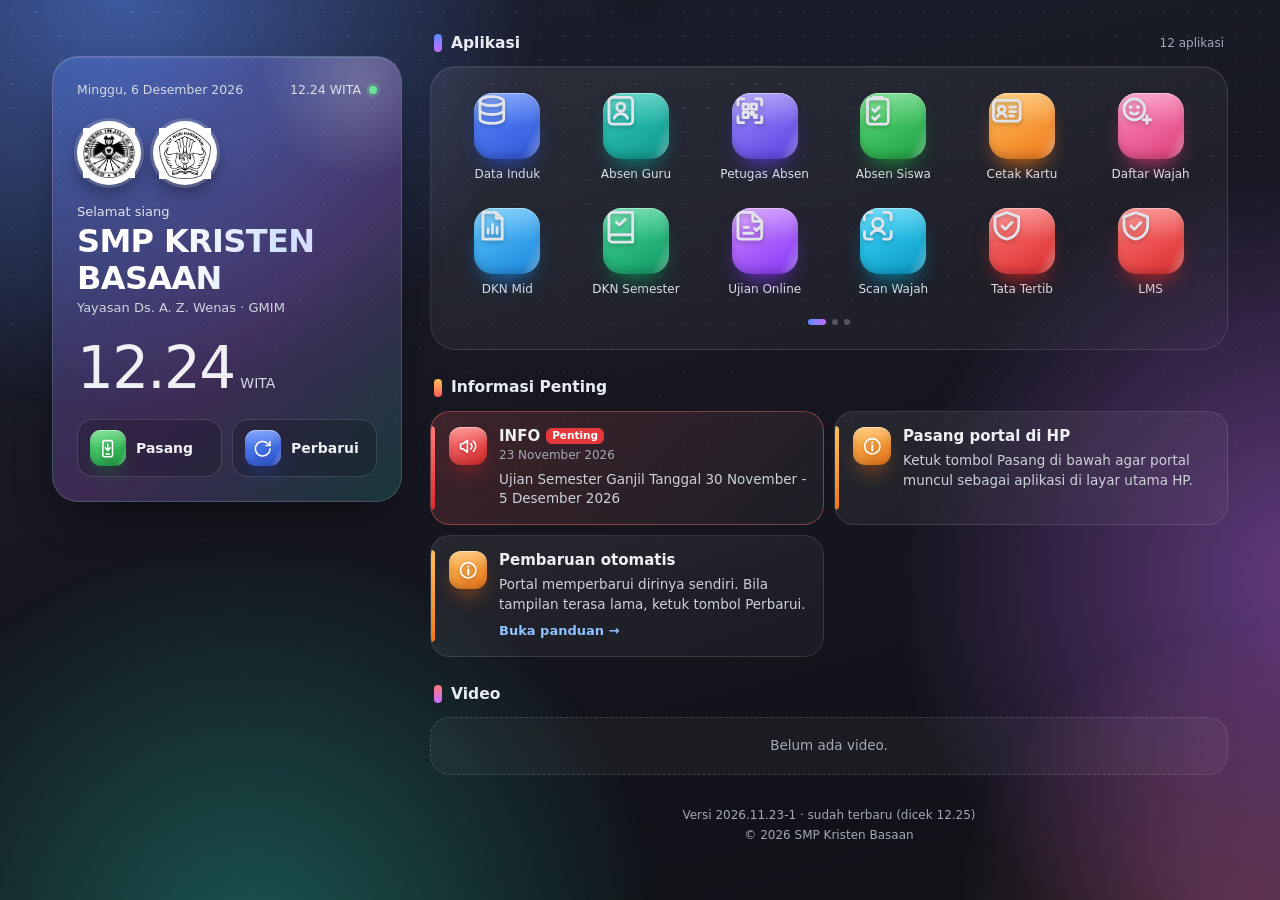
==== commit 73b691c3: "Add LMS entry to navigation in index.html" ====
--- a/index.html
+++ b/index.html
@@ -70,6 +70,7 @@
   { nama: 'Ujian Online',  link: '7. Ujian PG dan Essay Online/index.html',   ikon: 'ujian',     warna: ['#cf8cff', '#8436f5'] },
   { nama: 'Scan Wajah',    link: '8. Scan Wajah/ScanWajah.html',              ikon: 'scan',      warna: ['#3ed8ff', '#0898c2'] },
   { nama: 'Tata Tertib',   link: '9. Tata Tertib/index.html',                 ikon: 'tatib',     warna: ['#ff7a7a', '#db2c2c'] },
+  { nama: 'LMS',   link: 'IFP/LMS/index.html',                 ikon: 'tatib',     warna: ['#ff7a7a', '#db2c2c'] },
   // { nama: 'Nama Baru',  link: 'folder/halaman.html',                       ikon: 'link',      warna: ['#9aa3ae', '#5b6470'] },
 ];
 
